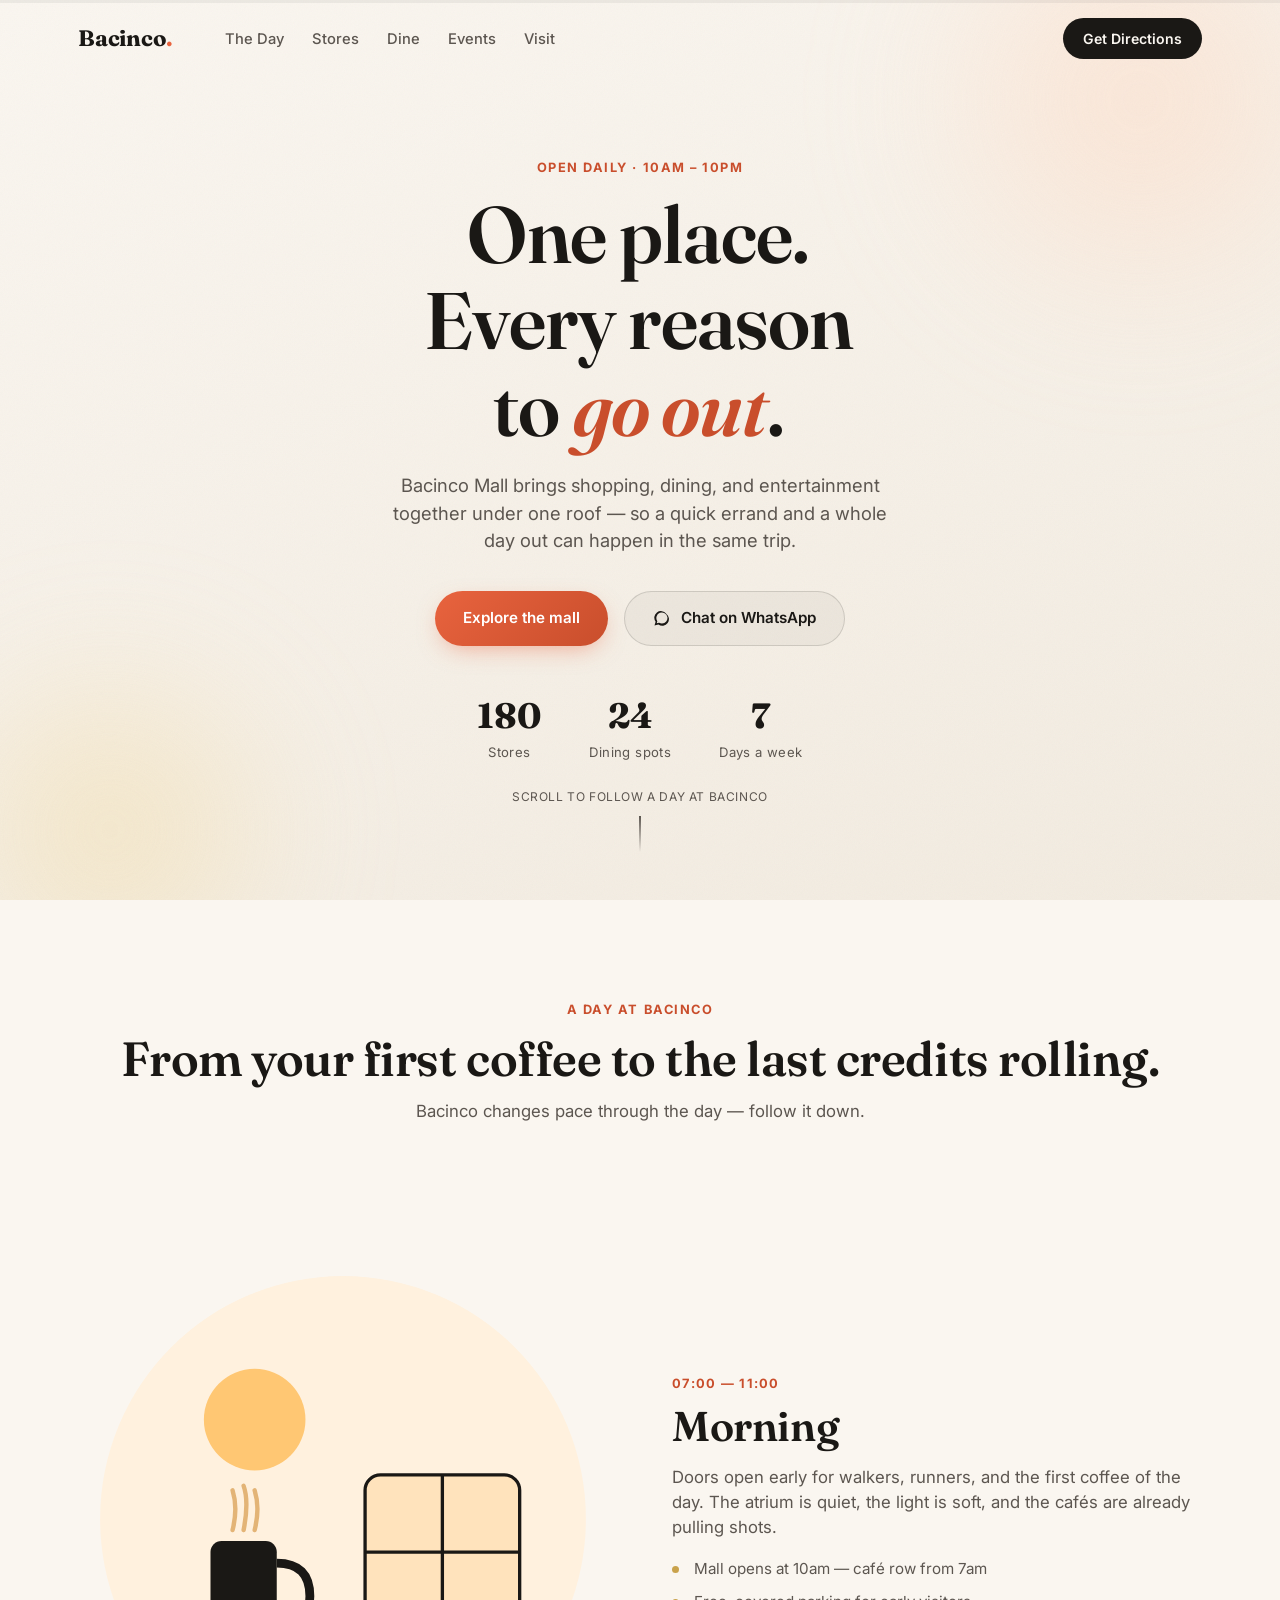
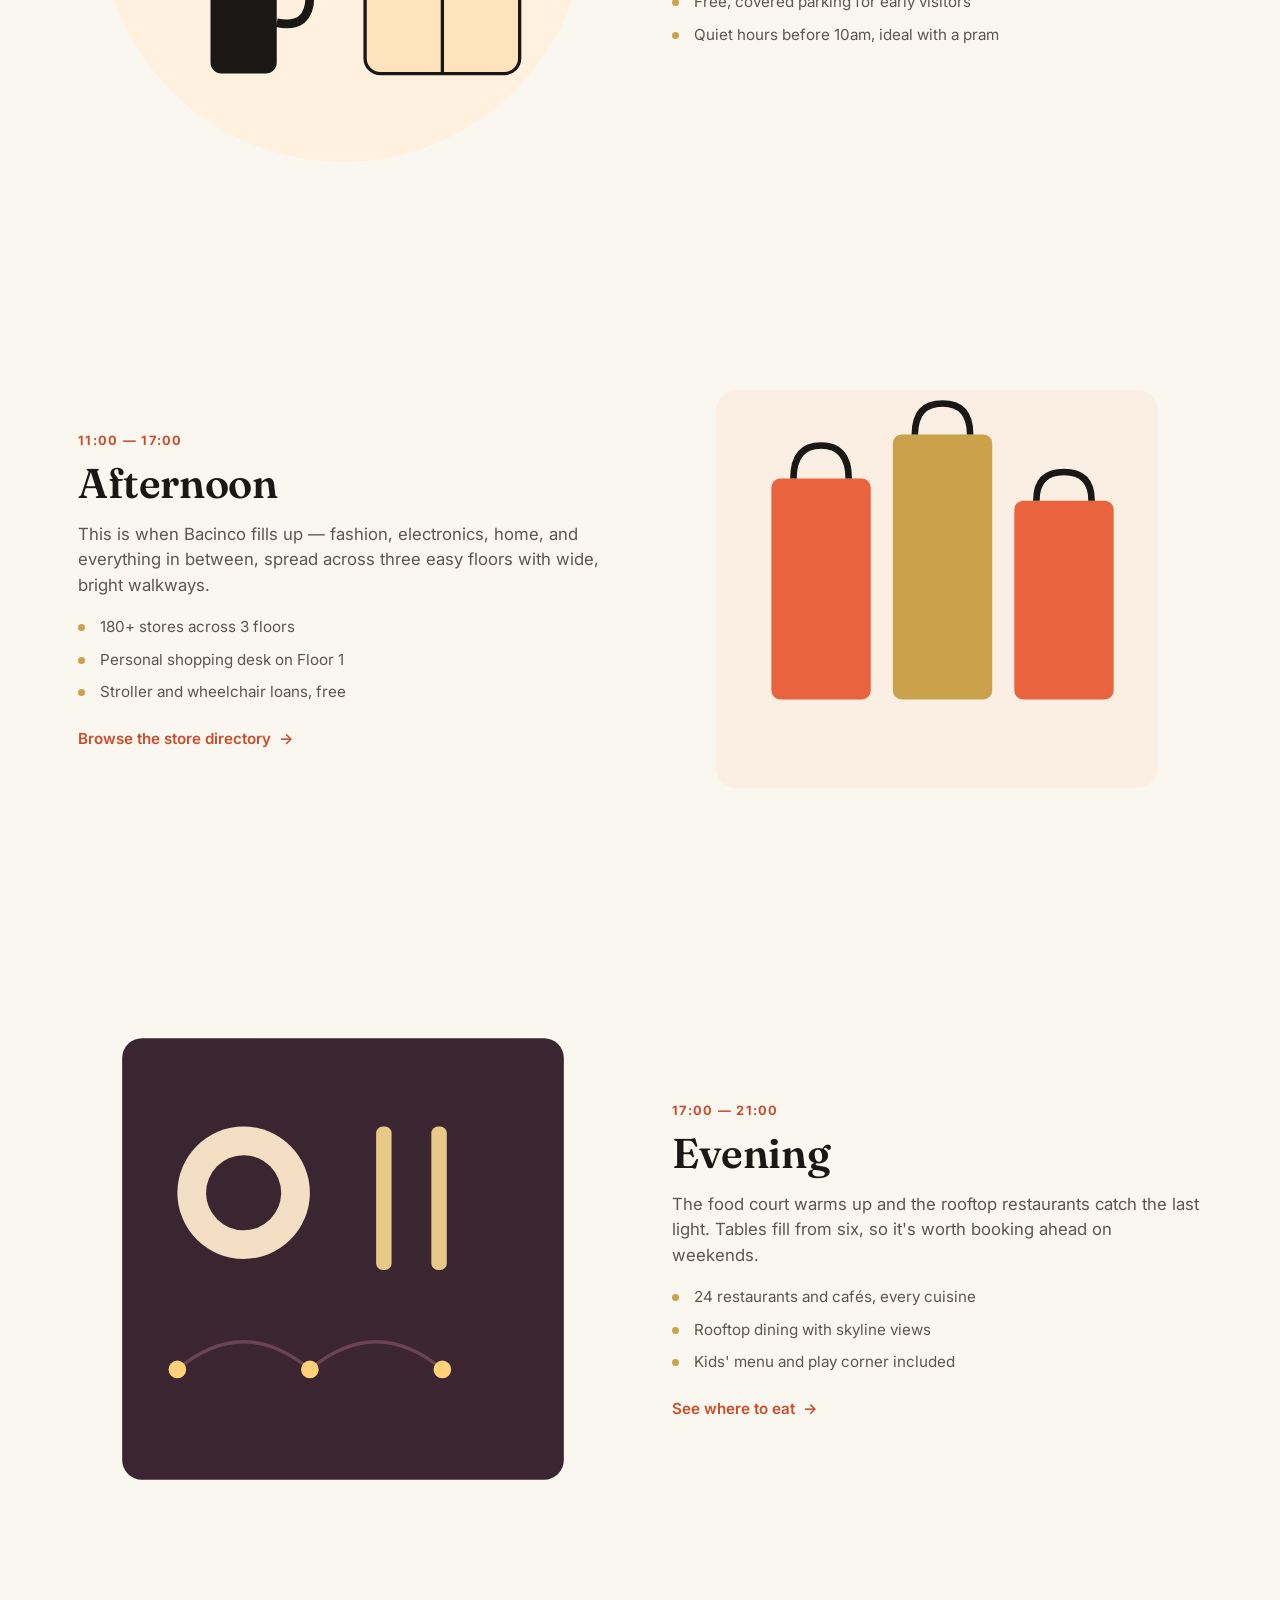
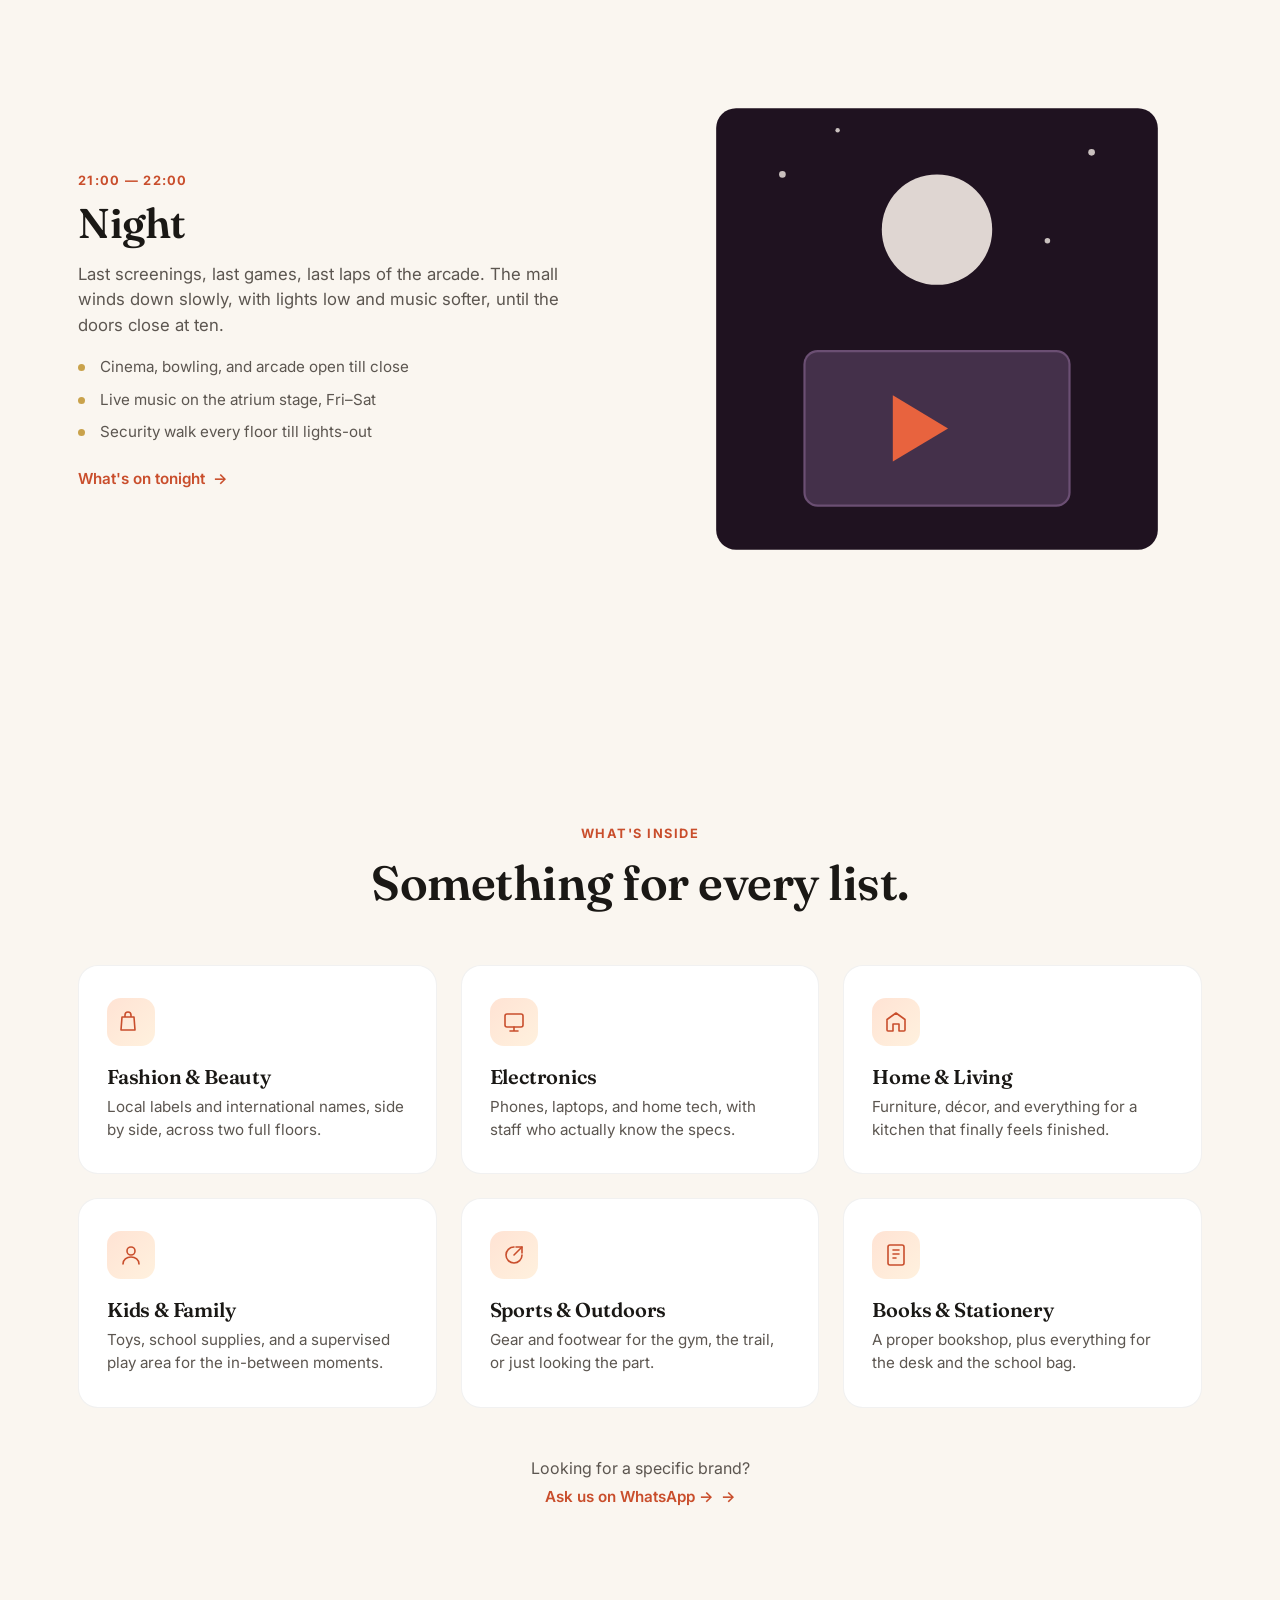
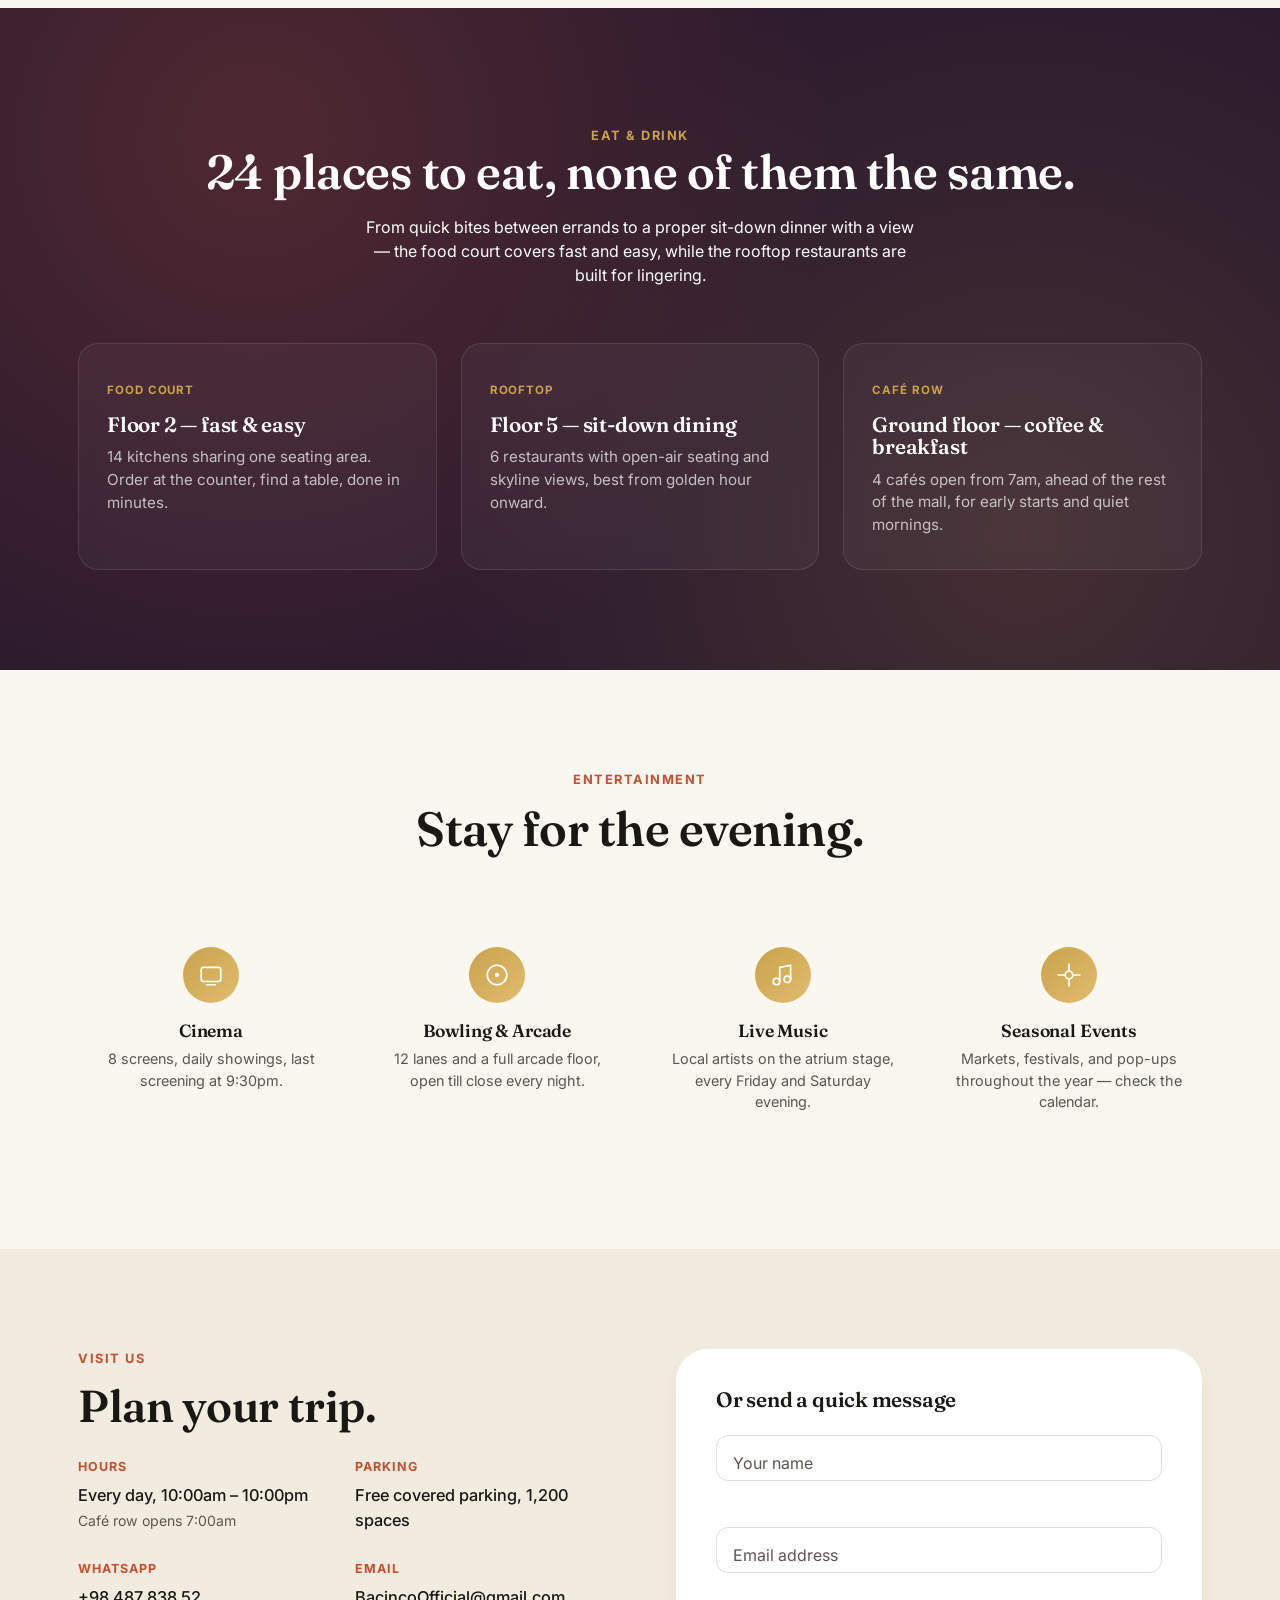
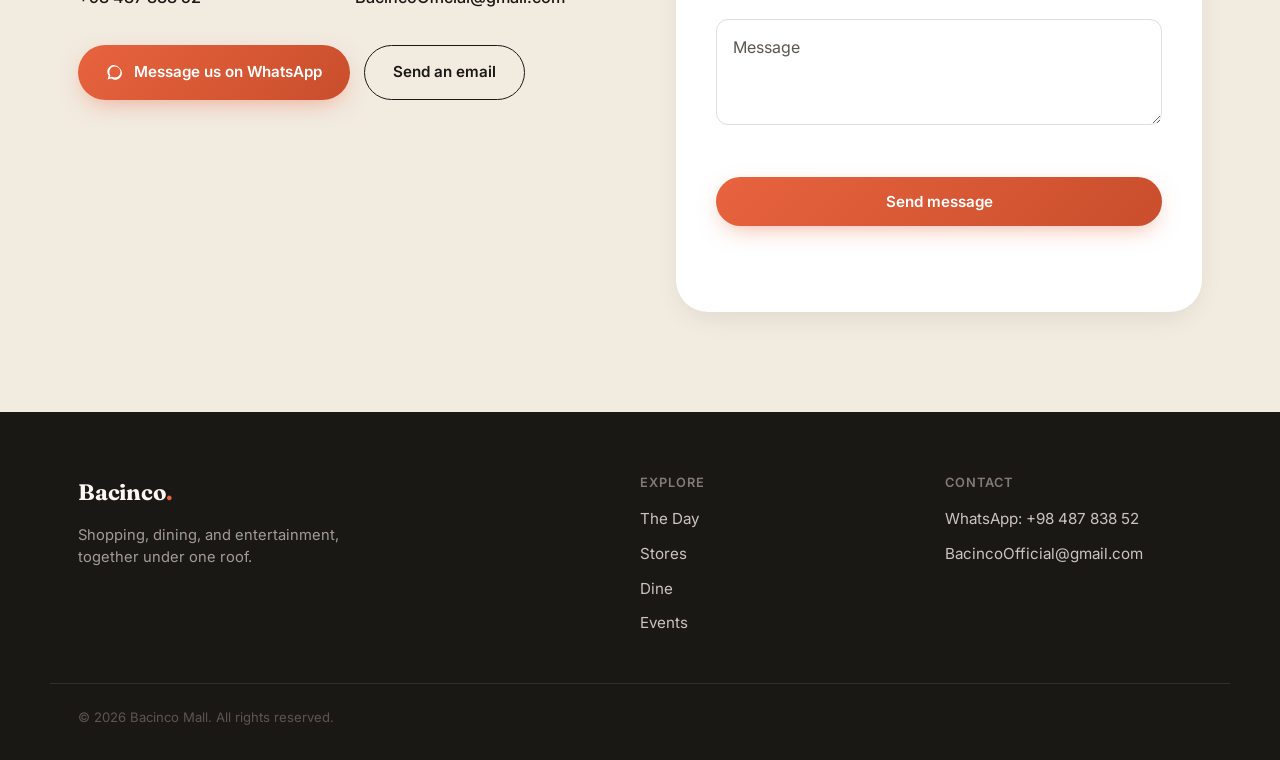
==== index.html @ bb2b9b25 "Rename Bacinco.html to index.html" ====
<!DOCTYPE html>
<html lang="en">

<head>
  <meta charset="UTF-8">
  <meta name="viewport" content="width=device-width, initial-scale=1.0">
  <title>Bacinco Mall — Shop, Dine, Discover</title>
  <meta name="description"
    content="Bacinco Mall brings together the city's best shopping, dining, and entertainment under one roof. Open every day, free parking, family friendly.">
  <meta property="og:title" content="Bacinco Mall — Shop, Dine, Discover">
  <meta property="og:description" content="Shopping, dining, and entertainment under one roof.">
  <meta property="og:type" content="website">
  <link rel="preconnect" href="https://fonts.googleapis.com">
  <link rel="preconnect" href="https://fonts.gstatic.com" crossorigin>
  <link
    href="https://fonts.googleapis.com/css2?family=Fraunces:opsz,wght@9..144,300..700&family=Inter:wght@400;500;600;700;800&display=swap"
    rel="stylesheet">
  <link rel="stylesheet" href="Bacinco.css">
</head>

<body>

  <a class="skip-link" href="#main">Skip to content</a>

  <!-- Scroll progress / "time of day" indicator -->
  <div class="daybar" aria-hidden="true">
    <div class="daybar__fill" id="daybarFill"></div>
  </div>

  <header class="nav" id="siteNav">
    <div class="nav__inner">
      <a href="#top" class="nav__logo">Bacinco<span>.</span></a>
      <nav class="nav__links" aria-label="Primary">
        <a href="#day">The Day</a>
        <a href="#stores">Stores</a>
        <a href="#dine">Dine</a>
        <a href="#events">Events</a>
        <a href="#visit">Visit</a>
      </nav>
      <a href="#visit" class="nav__cta">Get Directions</a>
      <button class="nav__burger" id="navBurger" aria-label="Open menu" aria-expanded="false"
        aria-controls="mobileMenu">
        <span></span><span></span><span></span>
      </button>
    </div>
    <div class="mobile-menu" id="mobileMenu">
      <a href="#day">The Day</a>
      <a href="#stores">Stores</a>
      <a href="#dine">Dine</a>
      <a href="#events">Events</a>
      <a href="#visit">Visit</a>
      <a href="#visit" class="mobile-menu__cta">Get Directions</a>
    </div>
  </header>

  <main id="main">

    <!-- HERO -->
    <section class="hero" id="top">
      <div class="hero__bg" aria-hidden="true">
        <div class="blob blob--1"></div>
        <div class="blob blob--2"></div>
        <div class="hero__grain"></div>
      </div>
      <div class="hero__inner">
        <p class="eyebrow reveal">Open daily · 10am – 10pm</p>
        <h1 class="hero__title">
          <span class="reveal-line"><span>One place.</span></span>
          <span class="reveal-line"><span>Every reason</span></span>
          <span class="reveal-line"><span>to <em>go out</em>.</span></span>
        </h1>
        <p class="hero__sub reveal">
          Bacinco Mall brings shopping, dining, and entertainment together under one roof —
          so a quick errand and a whole day out can happen in the same trip.
        </p>
        <div class="hero__actions reveal">
          <a href="#stores" class="btn btn--primary magnetic">
            <span>Explore the mall</span>
          </a>
          <a href="https://wa.me/9848783852" target="_blank" rel="noopener" class="btn btn--ghost magnetic">
            <svg width="18" height="18" viewBox="0 0 24 24" fill="none" aria-hidden="true">
              <path
                d="M17.6 6.3A8.8 8.8 0 0 0 3.5 16.9L2 22l5.2-1.4A8.8 8.8 0 0 0 17.6 6.3ZM12 19.4a7.4 7.4 0 0 1-3.8-1l-.3-.2-2.9.8.8-2.8-.2-.3A7.4 7.4 0 1 1 12 19.4Z"
                fill="currentColor" />
            </svg>
            <span>Chat on WhatsApp</span>
          </a>
        </div>
        <div class="hero__stats reveal">
          <div class="stat"><span class="stat__num" data-count="180">0</span><span class="stat__label">Stores</span>
          </div>
          <div class="stat"><span class="stat__num" data-count="24">0</span><span class="stat__label">Dining
              spots</span></div>
          <div class="stat"><span class="stat__num" data-count="7">0</span><span class="stat__label">Days a week</span>
          </div>
        </div>
      </div>
      <div class="hero__scrollcue" aria-hidden="true">
        <span>Scroll to follow a day at Bacinco</span>
        <div class="scrollcue__line"></div>
      </div>
    </section>

    <!-- THE DAY — narrative spine -->
    <section class="day" id="day">

      <div class="day__intro">
        <p class="eyebrow reveal">A day at Bacinco</p>
        <h2 class="reveal">From your first coffee to the last credits rolling.</h2>
        <p class="day__intro-sub reveal">Bacinco changes pace through the day — follow it down.</p>
      </div>

      <!-- MORNING -->
      <article class="moment moment--morning" data-moment="morning">
        <div class="moment__media reveal-media">
          <svg viewBox="0 0 480 480" class="moment__art" aria-hidden="true">
            <circle cx="240" cy="240" r="220" class="art-bg" />
            <circle cx="160" cy="150" r="46" class="art-sun" />
            <rect x="120" y="260" width="60" height="120" rx="10" class="art-cup" />
            <path d="M180 280 q30 0 30 30 q0 30 -30 24" class="art-handle" />
            <path d="M140 250 q5 -20 0 -36 M150 250 q5 -26 0 -40 M160 250 q5 -20 0 -36" class="art-steam" />
            <rect x="260" y="200" width="140" height="180" rx="14" class="art-window" />
            <line x1="260" y1="270" x2="400" y2="270" class="art-window-mullion" />
            <line x1="330" y1="200" x2="330" y2="380" class="art-window-mullion" />
          </svg>
        </div>
        <div class="moment__copy">
          <span class="moment__time">07:00 — 11:00</span>
          <h3>Morning</h3>
          <p>Doors open early for walkers, runners, and the first coffee of the day. The atrium is quiet, the light is
            soft, and the cafés are already pulling shots.</p>
          <ul class="moment__list">
            <li>Mall opens at 10am — café row from 7am</li>
            <li>Free, covered parking for early visitors</li>
            <li>Quiet hours before 10am, ideal with a pram</li>
          </ul>
        </div>
      </article>

      <!-- AFTERNOON -->
      <article class="moment moment--afternoon" data-moment="afternoon">
        <div class="moment__copy">
          <span class="moment__time">11:00 — 17:00</span>
          <h3>Afternoon</h3>
          <p>This is when Bacinco fills up — fashion, electronics, home, and everything in between, spread across three
            easy floors with wide, bright walkways.</p>
          <ul class="moment__list">
            <li>180+ stores across 3 floors</li>
            <li>Personal shopping desk on Floor 1</li>
            <li>Stroller and wheelchair loans, free</li>
          </ul>
          <a href="#stores" class="link-arrow">Browse the store directory</a>
        </div>
        <div class="moment__media reveal-media">
          <svg viewBox="0 0 480 480" class="moment__art" aria-hidden="true">
            <rect x="40" y="60" width="400" height="360" rx="18" class="art-bg" />
            <rect x="90" y="140" width="90" height="200" rx="8" class="art-bag" />
            <rect x="200" y="100" width="90" height="240" rx="8" class="art-bag art-bag--alt" />
            <rect x="310" y="160" width="90" height="180" rx="8" class="art-bag" />
            <path d="M110 140 q0 -30 25 -30 q25 0 25 30" class="art-handle" />
            <path d="M220 100 q0 -28 25 -28 q25 0 25 28" class="art-handle" />
            <path d="M330 160 q0 -26 25 -26 q25 0 25 26" class="art-handle" />
          </svg>
        </div>
      </article>

      <!-- EVENING -->
      <article class="moment moment--evening" data-moment="evening">
        <div class="moment__media reveal-media">
          <svg viewBox="0 0 480 480" class="moment__art" aria-hidden="true">
            <rect x="40" y="40" width="400" height="400" rx="18" class="art-bg" />
            <circle cx="150" cy="180" r="60" class="art-plate" />
            <circle cx="150" cy="180" r="34" class="art-plate-inner" />
            <rect x="270" y="120" width="14" height="130" rx="6" class="art-cutlery" />
            <rect x="320" y="120" width="14" height="130" rx="6" class="art-cutlery" />
            <path d="M90 340 q60 -50 120 0 q60 -50 120 0" class="art-string" />
            <circle cx="90" cy="340" r="8" class="art-bulb" />
            <circle cx="210" cy="340" r="8" class="art-bulb" />
            <circle cx="330" cy="340" r="8" class="art-bulb" />
          </svg>
        </div>
        <div class="moment__copy">
          <span class="moment__time">17:00 — 21:00</span>
          <h3>Evening</h3>
          <p>The food court warms up and the rooftop restaurants catch the last light. Tables fill from six, so it's
            worth booking ahead on weekends.</p>
          <ul class="moment__list">
            <li>24 restaurants and cafés, every cuisine</li>
            <li>Rooftop dining with skyline views</li>
            <li>Kids' menu and play corner included</li>
          </ul>
          <a href="#dine" class="link-arrow">See where to eat</a>
        </div>
      </article>

      <!-- NIGHT -->
      <article class="moment moment--night" data-moment="night">
        <div class="moment__copy">
          <span class="moment__time">21:00 — 22:00</span>
          <h3>Night</h3>
          <p>Last screenings, last games, last laps of the arcade. The mall winds down slowly, with lights low and music
            softer, until the doors close at ten.</p>
          <ul class="moment__list">
            <li>Cinema, bowling, and arcade open till close</li>
            <li>Live music on the atrium stage, Fri–Sat</li>
            <li>Security walk every floor till lights-out</li>
          </ul>
          <a href="#events" class="link-arrow">What's on tonight</a>
        </div>
        <div class="moment__media reveal-media">
          <svg viewBox="0 0 480 480" class="moment__art" aria-hidden="true">
            <rect x="40" y="40" width="400" height="400" rx="18" class="art-bg" />
            <circle cx="240" cy="150" r="50" class="art-moon" />
            <circle cx="100" cy="100" r="3" class="art-star" />
            <circle cx="380" cy="80" r="3" class="art-star" />
            <circle cx="340" cy="160" r="2.5" class="art-star" />
            <circle cx="150" cy="60" r="2" class="art-star" />
            <rect x="120" y="260" width="240" height="140" rx="12" class="art-screen" />
            <path d="M200 300 l50 30 l-50 30 Z" class="art-play" />
          </svg>
        </div>
      </article>

    </section>

    <!-- STORES -->
    <section class="stores" id="stores">
      <div class="section-head">
        <p class="eyebrow reveal">What's inside</p>
        <h2 class="reveal">Something for every list.</h2>
      </div>
      <div class="store-grid">
        <div class="store-card reveal">
          <div class="store-card__icon">
            <svg viewBox="0 0 24 24" fill="none">
              <path d="M6 7V5a3 3 0 0 1 6 0v2M3 7h12l1 13H2L3 7Z" stroke="currentColor" stroke-width="1.6"
                stroke-linejoin="round" />
            </svg>
          </div>
          <h3>Fashion &amp; Beauty</h3>
          <p>Local labels and international names, side by side, across two full floors.</p>
        </div>
        <div class="store-card reveal">
          <div class="store-card__icon">
            <svg viewBox="0 0 24 24" fill="none">
              <rect x="3" y="4" width="18" height="13" rx="2" stroke="currentColor" stroke-width="1.6" />
              <path d="M8 21h8M12 17v4" stroke="currentColor" stroke-width="1.6" stroke-linecap="round" />
            </svg>
          </div>
          <h3>Electronics</h3>
          <p>Phones, laptops, and home tech, with staff who actually know the specs.</p>
        </div>
        <div class="store-card reveal">
          <div class="store-card__icon">
            <svg viewBox="0 0 24 24" fill="none">
              <path d="M3 9.5 12 3l9 6.5V20a1 1 0 0 1-1 1h-5v-7H9v7H4a1 1 0 0 1-1-1V9.5Z" stroke="currentColor"
                stroke-width="1.6" stroke-linejoin="round" />
            </svg>
          </div>
          <h3>Home &amp; Living</h3>
          <p>Furniture, décor, and everything for a kitchen that finally feels finished.</p>
        </div>
        <div class="store-card reveal">
          <div class="store-card__icon">
            <svg viewBox="0 0 24 24" fill="none">
              <circle cx="12" cy="8" r="4" stroke="currentColor" stroke-width="1.6" />
              <path d="M4 21c0-4.4 3.6-7 8-7s8 2.6 8 7" stroke="currentColor" stroke-width="1.6"
                stroke-linecap="round" />
            </svg>
          </div>
          <h3>Kids &amp; Family</h3>
          <p>Toys, school supplies, and a supervised play area for the in-between moments.</p>
        </div>
        <div class="store-card reveal">
          <div class="store-card__icon">
            <svg viewBox="0 0 24 24" fill="none">
              <path d="M20 12a8 8 0 1 1-8-8" stroke="currentColor" stroke-width="1.6" stroke-linecap="round" />
              <path d="M20 4 12 12" stroke="currentColor" stroke-width="1.6" stroke-linecap="round" />
              <path d="M14 4h6v6" stroke="currentColor" stroke-width="1.6" stroke-linecap="round"
                stroke-linejoin="round" />
            </svg>
          </div>
          <h3>Sports &amp; Outdoors</h3>
          <p>Gear and footwear for the gym, the trail, or just looking the part.</p>
        </div>
        <div class="store-card reveal">
          <div class="store-card__icon">
            <svg viewBox="0 0 24 24" fill="none">
              <rect x="4" y="2" width="16" height="20" rx="2" stroke="currentColor" stroke-width="1.6" />
              <path d="M9 7h6M9 11h6M9 15h3" stroke="currentColor" stroke-width="1.6" stroke-linecap="round" />
            </svg>
          </div>
          <h3>Books &amp; Stationery</h3>
          <p>A proper bookshop, plus everything for the desk and the school bag.</p>
        </div>
      </div>
      <div class="store-cta reveal">
        <p>Looking for a specific brand?</p>
        <a href="https://wa.me/9848783852" target="_blank" rel="noopener" class="link-arrow">Ask us on WhatsApp →</a>
      </div>
    </section>

    <!-- DINE -->
    <section class="dine" id="dine">
      <div class="section-head section-head--light">
        <p class="eyebrow reveal">Eat &amp; drink</p>
        <h2 class="reveal">24 places to eat, none of them the same.</h2>
        <p class="reveal">From quick bites between errands to a proper sit-down dinner with a view — the food court
          covers fast and easy, while the rooftop restaurants are built for lingering.</p>
      </div>
      <div class="dine-grid">
        <div class="dine-card reveal">
          <span class="dine-card__tag">Food Court</span>
          <h3>Floor 2 — fast &amp; easy</h3>
          <p>14 kitchens sharing one seating area. Order at the counter, find a table, done in minutes.</p>
        </div>
        <div class="dine-card reveal">
          <span class="dine-card__tag">Rooftop</span>
          <h3>Floor 5 — sit-down dining</h3>
          <p>6 restaurants with open-air seating and skyline views, best from golden hour onward.</p>
        </div>
        <div class="dine-card reveal">
          <span class="dine-card__tag">Café Row</span>
          <h3>Ground floor — coffee &amp; breakfast</h3>
          <p>4 cafés open from 7am, ahead of the rest of the mall, for early starts and quiet mornings.</p>
        </div>
      </div>
    </section>

    <!-- EVENTS -->
    <section class="events" id="events">
      <div class="section-head">
        <p class="eyebrow reveal">Entertainment</p>
        <h2 class="reveal">Stay for the evening.</h2>
      </div>
      <div class="events-grid">
        <div class="event-card reveal">
          <div class="event-card__icon">
            <svg viewBox="0 0 24 24" fill="none">
              <rect x="3" y="5" width="18" height="13" rx="2" stroke="currentColor" stroke-width="1.6" />
              <path d="M8 21h8" stroke="currentColor" stroke-width="1.6" stroke-linecap="round" />
            </svg>
          </div>
          <h3>Cinema</h3>
          <p>8 screens, daily showings, last screening at 9:30pm.</p>
        </div>
        <div class="event-card reveal">
          <div class="event-card__icon">
            <svg viewBox="0 0 24 24" fill="none">
              <circle cx="12" cy="12" r="9" stroke="currentColor" stroke-width="1.6" />
              <circle cx="12" cy="12" r="2" fill="currentColor" />
            </svg>
          </div>
          <h3>Bowling &amp; Arcade</h3>
          <p>12 lanes and a full arcade floor, open till close every night.</p>
        </div>
        <div class="event-card reveal">
          <div class="event-card__icon">
            <svg viewBox="0 0 24 24" fill="none">
              <path d="M9 18V5l10-2v13" stroke="currentColor" stroke-width="1.6" stroke-linecap="round"
                stroke-linejoin="round" />
              <circle cx="6" cy="18" r="3" stroke="currentColor" stroke-width="1.6" />
              <circle cx="16" cy="16" r="3" stroke="currentColor" stroke-width="1.6" />
            </svg>
          </div>
          <h3>Live Music</h3>
          <p>Local artists on the atrium stage, every Friday and Saturday evening.</p>
        </div>
        <div class="event-card reveal">
          <div class="event-card__icon">
            <svg viewBox="0 0 24 24" fill="none">
              <path d="M12 2v6M12 16v6M2 12h6M16 12h6" stroke="currentColor" stroke-width="1.6"
                stroke-linecap="round" />
              <circle cx="12" cy="12" r="3.5" stroke="currentColor" stroke-width="1.6" />
            </svg>
          </div>
          <h3>Seasonal Events</h3>
          <p>Markets, festivals, and pop-ups throughout the year — check the calendar.</p>
        </div>
      </div>
    </section>

    <!-- VISIT / CONTACT -->
    <section class="visit" id="visit">
      <div class="visit__grid">
        <div class="visit__info">
          <p class="eyebrow reveal">Visit us</p>
          <h2 class="reveal">Plan your trip.</h2>

          <dl class="visit__details reveal">
            <div>
              <dt>Hours</dt>
              <dd>Every day, 10:00am – 10:00pm<br><span class="muted">Café row opens 7:00am</span></dd>
            </div>
            <div>
              <dt>Parking</dt>
              <dd>Free covered parking, 1,200 spaces</dd>
            </div>
            <div>
              <dt>WhatsApp</dt>
              <dd><a href="https://wa.me/9848783852" target="_blank" rel="noopener">+98 487 838 52</a></dd>
            </div>
            <div>
              <dt>Email</dt>
              <dd><a href="mailto:BacincoOfficial@gmail.com">BacincoOfficial@gmail.com</a></dd>
            </div>
          </dl>

          <div class="visit__actions reveal">
            <a href="https://wa.me/9848783852" target="_blank" rel="noopener" class="btn btn--primary magnetic">
              <svg width="18" height="18" viewBox="0 0 24 24" fill="none" aria-hidden="true">
                <path
                  d="M17.6 6.3A8.8 8.8 0 0 0 3.5 16.9L2 22l5.2-1.4A8.8 8.8 0 0 0 17.6 6.3ZM12 19.4a7.4 7.4 0 0 1-3.8-1l-.3-.2-2.9.8.8-2.8-.2-.3A7.4 7.4 0 1 1 12 19.4Z"
                  fill="currentColor" />
              </svg>
              <span>Message us on WhatsApp</span>
            </a>
            <a href="mailto:BacincoOfficial@gmail.com" class="btn btn--ghost-dark magnetic">
              <span>Send an email</span>
            </a>
          </div>
        </div>

        <form class="visit__form reveal" id="contactForm" novalidate>
          <h3>Or send a quick message</h3>

          <div class="field">
            <input type="text" id="nameField" name="name" placeholder=" " required autocomplete="name">
            <label for="nameField">Your name</label>
            <span class="field__error" id="nameError"></span>
          </div>

          <div class="field">
            <input type="email" id="emailField" name="email" placeholder=" " required autocomplete="email">
            <label for="emailField">Email address</label>
            <span class="field__error" id="emailError"></span>
          </div>

          <div class="field">
            <textarea id="messageField" name="message" placeholder=" " required rows="4"></textarea>
            <label for="messageField">Message</label>
            <span class="field__error" id="messageError"></span>
          </div>

          <button type="submit" class="btn btn--primary btn--block magnetic" id="submitBtn">
            <span class="btn__label">Send message</span>
            <span class="btn__spinner" aria-hidden="true"></span>
          </button>

          <p class="form__success" id="formSuccess" role="status">
            <svg width="20" height="20" viewBox="0 0 24 24" fill="none" aria-hidden="true">
              <path d="M5 13l4 4L19 7" stroke="currentColor" stroke-width="2.2" stroke-linecap="round"
                stroke-linejoin="round" />
            </svg>
            Thanks — we'll get back to you on email shortly. For anything urgent, WhatsApp us instead.
          </p>
        </form>
      </div>
    </section>

  </main>

  <footer class="footer">
    <div class="footer__inner">
      <div class="footer__brand">
        <a href="#top" class="nav__logo">Bacinco<span>.</span></a>
        <p>Shopping, dining, and entertainment, together under one roof.</p>
      </div>
      <div class="footer__col">
        <h4>Explore</h4>
        <a href="#day">The Day</a>
        <a href="#stores">Stores</a>
        <a href="#dine">Dine</a>
        <a href="#events">Events</a>
      </div>
      <div class="footer__col">
        <h4>Contact</h4>
        <a href="https://wa.me/9848783852" target="_blank" rel="noopener">WhatsApp: +98 487 838 52</a>
        <a href="mailto:BacincoOfficial@gmail.com">BacincoOfficial@gmail.com</a>
      </div>
    </div>
    <div class="footer__bottom">
      <p>&copy; 2026 Bacinco Mall. All rights reserved.</p>
    </div>
  </footer>

  <script src="Bacinco.js"></script>
</body>

</html>
---- Bacinco.css ----
/* ============================================
   BACINCO MALL — Design tokens
   ============================================ */
:root {
  /* Color */
  --cream:        #FAF6F0;
  --cream-deep:    #F2EBE0;
  --ink:           #1A1815;
  --ink-soft:      #5C5650;
  --coral:         #E8633E;
  --coral-deep:    #C94E2C;
  --gold:          #C9A24B;
  --plum:          #2D1B2E;
  --plum-deep:     #1F1220;
  --plum-soft:     #F4ECE6;

  /* Type */
  --font-display: 'Fraunces', serif;
  --font-body: 'Inter', system-ui, sans-serif;

  /* Layout */
  --container: 1180px;
  --radius-sm: 12px;
  --radius-md: 20px;
  --radius-lg: 32px;

  /* Motion */
  --ease: cubic-bezier(.22, 1, .36, 1);
  --ease-soft: cubic-bezier(.4, 0, .2, 1);

  --shadow-soft: 0 10px 30px -10px rgba(26,24,21,.12);
  --shadow-lift: 0 24px 48px -16px rgba(26,24,21,.22);
}

@media (prefers-reduced-motion: reduce) {
  *, *::before, *::after {
    animation-duration: .001ms !important;
    animation-iteration-count: 1 !important;
    transition-duration: .001ms !important;
    scroll-behavior: auto !important;
  }
}

* { box-sizing: border-box; }
html { scroll-behavior: smooth; }

body {
  margin: 0;
  font-family: var(--font-body);
  background: var(--cream);
  color: var(--ink);
  -webkit-font-smoothing: antialiased;
  line-height: 1.5;
}

h1, h2, h3, h4 {
  font-family: var(--font-display);
  font-weight: 600;
  line-height: 1.08;
  margin: 0;
  letter-spacing: -0.01em;
}

p { margin: 0; color: var(--ink-soft); }

a { color: inherit; text-decoration: none; }

img, svg { display: block; max-width: 100%; }

.skip-link {
  position: absolute;
  left: -9999px;
  top: 0;
  background: var(--ink);
  color: var(--cream);
  padding: 12px 20px;
  border-radius: 0 0 8px 0;
  z-index: 200;
}
.skip-link:focus {
  left: 0;
}

:focus-visible {
  outline: 2.5px solid var(--coral);
  outline-offset: 3px;
  border-radius: 4px;
}

.eyebrow {
  font-family: var(--font-body);
  font-size: 0.8rem;
  font-weight: 700;
  letter-spacing: 0.12em;
  text-transform: uppercase;
  color: var(--coral-deep);
  margin: 0 0 14px;
  display: block;
}

/* ============================================
   Scroll progress / day bar
   ============================================ */
.daybar {
  position: fixed;
  top: 0; left: 0; right: 0;
  height: 3px;
  z-index: 1000;
  background: rgba(26,24,21,.06);
}
.daybar__fill {
  height: 100%;
  width: 0%;
  background: linear-gradient(90deg, #FFD27A, var(--coral) 35%, var(--gold) 65%, var(--plum));
  transition: width .1s linear;
}

/* ============================================
   Nav
   ============================================ */
.nav {
  position: fixed;
  top: 0; left: 0; right: 0;
  z-index: 900;
  transition: transform .45s var(--ease), background .4s var(--ease-soft), box-shadow .4s var(--ease-soft);
  transform: translateY(0);
}
.nav.nav--hidden { transform: translateY(-100%); }
.nav.nav--scrolled {
  background: rgba(250,246,240,.78);
  backdrop-filter: blur(16px) saturate(160%);
  -webkit-backdrop-filter: blur(16px) saturate(160%);
  box-shadow: 0 1px 0 rgba(26,24,21,.06);
}
.nav__inner {
  max-width: var(--container);
  margin: 0 auto;
  padding: 18px 28px;
  display: flex;
  align-items: center;
  gap: 32px;
}
.nav__logo {
  font-family: var(--font-display);
  font-size: 1.4rem;
  font-weight: 700;
  letter-spacing: -0.01em;
}
.nav__logo span { color: var(--coral); }
.nav__links {
  display: flex;
  gap: 28px;
  margin-right: auto;
  margin-left: 20px;
}
.nav__links a {
  font-size: 0.92rem;
  font-weight: 500;
  color: var(--ink-soft);
  position: relative;
  padding: 4px 0;
  transition: color .25s var(--ease-soft);
}
.nav__links a::after {
  content: '';
  position: absolute;
  left: 0; bottom: 0;
  width: 0%;
  height: 1.5px;
  background: var(--coral);
  transition: width .3s var(--ease);
}
.nav__links a:hover { color: var(--ink); }
.nav__links a:hover::after { width: 100%; }

.nav__cta {
  font-size: 0.88rem;
  font-weight: 600;
  background: var(--ink);
  color: var(--cream);
  padding: 10px 20px;
  border-radius: 100px;
  transition: transform .3s var(--ease), background .3s var(--ease-soft);
}
.nav__cta:hover { background: var(--coral-deep); transform: translateY(-2px); }

.nav__burger {
  display: none;
  width: 40px; height: 40px;
  border-radius: 50%;
  background: transparent;
  border: none;
  cursor: pointer;
  flex-direction: column;
  align-items: center;
  justify-content: center;
  gap: 5px;
}
.nav__burger span {
  width: 20px; height: 2px;
  background: var(--ink);
  border-radius: 2px;
  transition: transform .3s var(--ease), opacity .3s var(--ease);
}
.nav__burger[aria-expanded="true"] span:nth-child(1) { transform: translateY(7px) rotate(45deg); }
.nav__burger[aria-expanded="true"] span:nth-child(2) { opacity: 0; }
.nav__burger[aria-expanded="true"] span:nth-child(3) { transform: translateY(-7px) rotate(-45deg); }

.mobile-menu {
  position: fixed;
  inset: 0;
  top: 0;
  background: var(--cream);
  display: flex;
  flex-direction: column;
  justify-content: center;
  align-items: flex-start;
  gap: 24px;
  padding: 0 40px;
  transform: translateX(100%);
  transition: transform .45s var(--ease);
  z-index: 850;
}
.mobile-menu.is-open { transform: translateX(0); }
.mobile-menu a {
  font-family: var(--font-display);
  font-size: 2rem;
  font-weight: 600;
}
.mobile-menu__cta {
  margin-top: 12px;
  background: var(--ink);
  color: var(--cream);
  padding: 12px 24px;
  border-radius: 100px;
  font-family: var(--font-body);
  font-size: 1rem !important;
}

/* ============================================
   Buttons
   ============================================ */
.btn {
  display: inline-flex;
  align-items: center;
  justify-content: center;
  gap: 10px;
  font-family: var(--font-body);
  font-size: 0.95rem;
  font-weight: 600;
  padding: 15px 28px;
  border-radius: 100px;
  border: none;
  cursor: pointer;
  position: relative;
  overflow: hidden;
  transition: transform .35s var(--ease), box-shadow .35s var(--ease-soft);
  isolation: isolate;
}
.btn--primary {
  background: linear-gradient(135deg, var(--coral), var(--coral-deep));
  color: #fff;
  box-shadow: 0 8px 24px -8px rgba(232,99,62,.55);
}
.btn--primary:hover { transform: translateY(-3px); box-shadow: 0 14px 30px -8px rgba(232,99,62,.6); }
.btn--ghost {
  background: rgba(26,24,21,.04);
  color: var(--ink);
  border: 1.5px solid rgba(26,24,21,.14);
}
.btn--ghost:hover { background: rgba(26,24,21,.08); transform: translateY(-3px); }
.btn--ghost-dark {
  background: transparent;
  color: var(--ink);
  border: 1.5px solid var(--ink);
}
.btn--ghost-dark:hover { background: var(--ink); color: var(--cream); transform: translateY(-3px); }
.btn--block { width: 100%; }

.btn::before {
  content: '';
  position: absolute;
  inset: 0;
  background: radial-gradient(circle, rgba(255,255,255,.5) 0%, transparent 60%);
  opacity: 0;
  transform: scale(0);
  transition: transform .5s var(--ease), opacity .5s var(--ease);
  z-index: -1;
}
.btn:active::before { opacity: 1; transform: scale(2.4); transition: 0s; }

.btn__spinner { display: none; }
.btn.is-loading .btn__label { opacity: 0; }
.btn.is-loading .btn__spinner {
  display: block;
  position: absolute;
  width: 18px; height: 18px;
  border: 2.5px solid rgba(255,255,255,.4);
  border-top-color: #fff;
  border-radius: 50%;
  animation: spin .7s linear infinite;
}
@keyframes spin { to { transform: rotate(360deg); } }

.link-arrow {
  display: inline-flex;
  align-items: center;
  gap: 8px;
  font-weight: 600;
  font-size: 0.95rem;
  color: var(--coral-deep);
  position: relative;
}
.link-arrow::after {
  content: '→';
  transition: transform .3s var(--ease);
}
.link-arrow:hover::after { transform: translateX(5px); }

/* ============================================
   Reveal animations
   ============================================ */
.reveal {
  opacity: 0;
  transform: translateY(28px);
  transition: opacity .8s var(--ease), transform .8s var(--ease);
}
.reveal.is-visible { opacity: 1; transform: translateY(0); }

.reveal-media {
  opacity: 0;
  transform: scale(.92);
  transition: opacity .9s var(--ease), transform .9s var(--ease);
}
.reveal-media.is-visible { opacity: 1; transform: scale(1); }

.reveal-line {
  display: block;
  overflow: hidden;
  padding-bottom: 0.22em;
  margin-bottom: -0.22em;
}
.reveal-line span {
  display: inline-block;
  transform: translateY(110%);
  transition: transform .8s var(--ease);
  padding-right: 0.04em;
}
.reveal-line.is-visible span { transform: translateY(0); }

/* ============================================
   Hero
   ============================================ */
.hero {
  position: relative;
  min-height: 100vh;
  display: grid;
  grid-template-rows: 1fr auto;
  align-items: center;
  justify-items: center;
  padding: 140px 28px 48px;
  overflow: hidden;
}
.hero__bg {
  position: absolute;
  inset: 0;
  z-index: 0;
  background: linear-gradient(160deg, var(--cream) 0%, var(--cream-deep) 100%);
}
.blob {
  position: absolute;
  border-radius: 50%;
  filter: blur(60px);
  opacity: .55;
  animation: drift 18s var(--ease-soft) infinite alternate;
}
.blob--1 {
  width: 520px; height: 520px;
  background: radial-gradient(circle, #FFD9C2, transparent 70%);
  top: -160px; right: -120px;
}
.blob--2 {
  width: 420px; height: 420px;
  background: radial-gradient(circle, #F3DDA8, transparent 70%);
  bottom: -140px; left: -100px;
  animation-delay: -6s;
}
@keyframes drift {
  0% { transform: translate(0,0) scale(1); }
  100% { transform: translate(40px,-30px) scale(1.08); }
}
.hero__grain {
  position: absolute; inset: 0;
  opacity: .035;
  background-image: url("data:image/svg+xml,%3Csvg xmlns='http://www.w3.org/2000/svg' width='100' height='100'%3E%3Cfilter id='n'%3E%3CfeTurbulence type='fractalNoise' baseFrequency='0.9' numOctaves='2' stitchTiles='stitch'/%3E%3C/filter%3E%3Crect width='100%25' height='100%25' filter='url(%23n)'/%3E%3C/svg%3E");
  mix-blend-mode: multiply;
}

.hero__inner {
  position: relative;
  z-index: 1;
  max-width: 760px;
  text-align: center;
  display: flex;
  flex-direction: column;
  align-items: center;
  justify-content: center;
}
.hero__title {
  font-size: clamp(2.6rem, 7vw, 5rem);
  margin-bottom: 22px;
}
.hero__title em {
  font-style: italic;
  color: var(--coral-deep);
}
.hero__sub {
  font-size: 1.15rem;
  max-width: 520px;
  margin-bottom: 36px;
}
.hero__actions {
  display: flex;
  gap: 16px;
  flex-wrap: wrap;
  justify-content: center;
  margin-bottom: 44px;
}
.hero__stats {
  display: flex;
  gap: 48px;
}
.stat { display: flex; flex-direction: column; align-items: center; }
.stat__num {
  font-family: var(--font-display);
  font-size: 2.2rem;
  font-weight: 700;
  color: var(--ink);
}
.stat__label {
  font-size: 0.82rem;
  color: var(--ink-soft);
  letter-spacing: 0.03em;
}

.hero__scrollcue {
  position: relative;
  display: flex;
  flex-direction: column;
  align-items: center;
  gap: 10px;
  z-index: 1;
  padding-top: 8px;
}
.hero__scrollcue span {
  font-size: 0.75rem;
  letter-spacing: 0.05em;
  color: var(--ink-soft);
  text-transform: uppercase;
}
.scrollcue__line {
  width: 1.5px; height: 36px;
  background: linear-gradient(var(--ink-soft), transparent);
  position: relative;
  overflow: hidden;
}
.scrollcue__line::after {
  content: '';
  position: absolute;
  top: -100%; left: 0; right: 0;
  height: 100%;
  background: var(--coral);
  animation: scrollpulse 2.2s var(--ease-soft) infinite;
}
@keyframes scrollpulse {
  0% { top: -100%; }
  60% { top: 100%; }
  100% { top: 100%; }
}

/* ============================================
   THE DAY — narrative section w/ moments
   ============================================ */
.day {
  position: relative;
  padding: 100px 0 60px;
}
.day__intro {
  max-width: var(--container);
  margin: 0 auto 60px;
  padding: 0 28px;
  text-align: center;
}
.day__intro h2 {
  font-size: clamp(2rem, 4.5vw, 3rem);
  margin-bottom: 14px;
}
.day__intro-sub { font-size: 1.05rem; }

.moment {
  max-width: var(--container);
  margin: 0 auto;
  padding: 70px 28px;
  display: grid;
  grid-template-columns: 1fr 1fr;
  gap: 64px;
  align-items: center;
  border-radius: var(--radius-lg);
  transition: background .6s var(--ease-soft);
}
.moment--afternoon .moment__copy { order: 1; }
.moment--afternoon .moment__media { order: 2; }

.moment__time {
  font-size: 0.8rem;
  font-weight: 700;
  letter-spacing: 0.1em;
  color: var(--coral-deep);
  text-transform: uppercase;
}
.moment__copy h3 {
  font-size: clamp(1.8rem, 3.5vw, 2.6rem);
  margin: 10px 0 16px;
}
.moment__copy p { font-size: 1.05rem; margin-bottom: 18px; }
.moment__list {
  list-style: none;
  padding: 0;
  margin: 0 0 22px;
  display: flex;
  flex-direction: column;
  gap: 10px;
}
.moment__list li {
  position: relative;
  padding-left: 22px;
  font-size: 0.95rem;
  color: var(--ink-soft);
}
.moment__list li::before {
  content: '';
  position: absolute;
  left: 0; top: 8px;
  width: 7px; height: 7px;
  border-radius: 50%;
  background: var(--gold);
}

.moment__art { width: 100%; height: auto; }
.moment--morning .art-bg { fill: #FFF1DE; }
.moment--morning .art-sun { fill: #FFC773; }
.moment--morning .art-cup { fill: var(--ink); }
.moment--morning .art-handle { fill: none; stroke: var(--ink); stroke-width: 8; }
.moment--morning .art-steam { fill: none; stroke: #D89A4A; stroke-width: 4; stroke-linecap: round; opacity: .7; }
.moment--morning .art-window { fill: #FFE3BC; stroke: var(--ink); stroke-width: 3; }
.moment--morning .art-window-mullion { stroke: var(--ink); stroke-width: 3; }

.moment--afternoon .art-bg { fill: #FBEFE3; }
.moment--afternoon .art-bag { fill: var(--coral); }
.moment--afternoon .art-bag--alt { fill: var(--gold); }
.moment--afternoon .art-handle { fill: none; stroke: var(--ink); stroke-width: 6; }

.moment--evening .art-bg { fill: #3A2530; }
.moment--evening .art-plate { fill: #F4DEC4; }
.moment--evening .art-plate-inner { fill: #3A2530; }
.moment--evening .art-cutlery { fill: #E8C988; }
.moment--evening .art-string { fill: none; stroke: #6B4452; stroke-width: 3; }
.moment--evening .art-bulb { fill: #FFD27A; }

.moment--night .art-bg { fill: var(--plum-deep); }
.moment--night .art-moon { fill: #F4ECE6; opacity: .9; }
.moment--night .art-star { fill: #F4ECE6; opacity: .8; }
.moment--night .art-screen { fill: #44304A; stroke: #6B4F73; stroke-width: 2; }
.moment--night .art-play { fill: var(--coral); }

/* background tinting as moments come into view */
.moment--evening.in-frame { background: var(--plum-soft); }
.moment--night.in-frame { background: #EFE6EC; }

/* ============================================
   Section heads (reused)
   ============================================ */
.section-head {
  max-width: var(--container);
  margin: 0 auto 56px;
  padding: 0 28px;
  text-align: center;
}
.section-head h2 {
  font-size: clamp(2rem, 4.5vw, 3rem);
}
.section-head--light h2,
.section-head--light .eyebrow,
.section-head--light p { color: #fff; }
.section-head--light .eyebrow { color: var(--gold); }
.section-head--light p { max-width: 560px; margin: 18px auto 0; opacity: .85; }

/* ============================================
   Stores
   ============================================ */
.stores {
  max-width: var(--container);
  margin: 0 auto;
  padding: 100px 28px;
}
.store-grid {
  display: grid;
  grid-template-columns: repeat(3, 1fr);
  gap: 24px;
}
.store-card {
  background: #fff;
  border: 1px solid rgba(26,24,21,.06);
  border-radius: var(--radius-md);
  padding: 32px 28px;
  transition: transform .4s var(--ease), box-shadow .4s var(--ease-soft), border-color .4s;
}
.store-card:hover {
  transform: translateY(-6px);
  box-shadow: var(--shadow-lift);
  border-color: transparent;
}
.store-card__icon {
  width: 48px; height: 48px;
  border-radius: 14px;
  background: linear-gradient(135deg, #FFE3D4, #FFF1DE);
  display: flex;
  align-items: center;
  justify-content: center;
  margin-bottom: 20px;
  color: var(--coral-deep);
}
.store-card__icon svg { width: 24px; height: 24px; }
.store-card h3 { font-size: 1.25rem; margin-bottom: 8px; }
.store-card p { font-size: 0.95rem; }

.store-cta {
  margin-top: 48px;
  text-align: center;
  display: flex;
  flex-direction: column;
  align-items: center;
  gap: 6px;
}
.store-cta p { font-size: 1rem; }

/* ============================================
   Dine
   ============================================ */
.dine {
  background: var(--plum);
  padding: 100px 0;
  position: relative;
  overflow: hidden;
}
.dine::before {
  content: '';
  position: absolute;
  inset: 0;
  background: radial-gradient(circle at 20% 20%, rgba(232,99,62,.18), transparent 50%),
              radial-gradient(circle at 80% 80%, rgba(201,162,75,.14), transparent 50%);
}
.dine-grid {
  position: relative;
  z-index: 1;
  max-width: var(--container);
  margin: 0 auto;
  padding: 0 28px;
  display: grid;
  grid-template-columns: repeat(3, 1fr);
  gap: 24px;
}
.dine-card {
  background: rgba(255,255,255,.04);
  border: 1px solid rgba(255,255,255,.1);
  border-radius: var(--radius-md);
  padding: 32px 28px;
  backdrop-filter: blur(8px);
  transition: transform .4s var(--ease), background .4s var(--ease-soft), border-color .4s;
}
.dine-card:hover {
  transform: translateY(-6px);
  background: rgba(255,255,255,.07);
  border-color: rgba(201,162,75,.4);
}
.dine-card__tag {
  display: inline-block;
  font-size: 0.72rem;
  font-weight: 700;
  letter-spacing: 0.08em;
  text-transform: uppercase;
  color: var(--gold);
  margin-bottom: 14px;
}
.dine-card h3 { color: #fff; font-size: 1.3rem; margin-bottom: 10px; }
.dine-card p { color: rgba(255,255,255,.7); font-size: 0.95rem; }

/* ============================================
   Events
   ============================================ */
.events {
  max-width: var(--container);
  margin: 0 auto;
  padding: 100px 28px;
}
.events-grid {
  display: grid;
  grid-template-columns: repeat(4, 1fr);
  gap: 20px;
}
.event-card {
  text-align: center;
  padding: 36px 20px;
  border-radius: var(--radius-md);
  transition: transform .4s var(--ease), background .4s;
}
.event-card:hover { transform: translateY(-6px); background: var(--cream-deep); }
.event-card__icon {
  width: 56px; height: 56px;
  margin: 0 auto 18px;
  border-radius: 50%;
  background: linear-gradient(135deg, var(--gold), #E0BD6E);
  display: flex;
  align-items: center;
  justify-content: center;
  color: #fff;
}
.event-card__icon svg { width: 26px; height: 26px; }
.event-card h3 { font-size: 1.1rem; margin-bottom: 8px; }
.event-card p { font-size: 0.9rem; }

/* ============================================
   Visit / Contact
   ============================================ */
.visit {
  background: var(--cream-deep);
  padding: 100px 0;
}
.visit__grid {
  max-width: var(--container);
  margin: 0 auto;
  padding: 0 28px;
  display: grid;
  grid-template-columns: 1fr 1fr;
  gap: 72px;
}
.visit__info h2 { font-size: clamp(2rem, 4vw, 2.8rem); margin-bottom: 28px; }
.visit__details {
  display: grid;
  grid-template-columns: 1fr 1fr;
  gap: 28px;
  margin: 0 0 36px;
}
.visit__details dt {
  font-size: 0.78rem;
  font-weight: 700;
  letter-spacing: 0.08em;
  text-transform: uppercase;
  color: var(--coral-deep);
  margin-bottom: 6px;
}
.visit__details dd {
  margin: 0;
  font-size: 1.02rem;
  color: var(--ink);
  font-weight: 500;
}
.visit__details dd a { transition: color .25s; }
.visit__details dd a:hover { color: var(--coral-deep); }
.muted { color: var(--ink-soft); font-weight: 400; font-size: 0.88rem; }
.visit__actions { display: flex; gap: 14px; flex-wrap: wrap; }

.visit__form {
  background: #fff;
  border-radius: var(--radius-lg);
  padding: 40px;
  box-shadow: var(--shadow-soft);
}
.visit__form h3 {
  font-size: 1.3rem;
  margin-bottom: 24px;
}
.field {
  position: relative;
  margin-bottom: 22px;
}
.field input,
.field textarea {
  width: 100%;
  font-family: var(--font-body);
  font-size: 1rem;
  padding: 16px 16px 8px;
  border: 1.5px solid rgba(26,24,21,.14);
  border-radius: var(--radius-sm);
  background: transparent;
  transition: border-color .3s var(--ease-soft);
  resize: vertical;
}
.field input:focus,
.field textarea:focus {
  border-color: var(--coral);
  outline: none;
}
.field label {
  position: absolute;
  left: 17px;
  top: 16px;
  font-size: 1rem;
  color: var(--ink-soft);
  pointer-events: none;
  transition: transform .25s var(--ease-soft), font-size .25s var(--ease-soft), color .25s;
  transform-origin: left top;
}
.field input:focus + label,
.field input:not(:placeholder-shown) + label,
.field textarea:focus + label,
.field textarea:not(:placeholder-shown) + label {
  transform: translateY(-9px) scale(.78);
  color: var(--coral-deep);
}
.field__error {
  display: block;
  min-height: 18px;
  font-size: 0.8rem;
  color: var(--coral-deep);
  margin-top: 6px;
  opacity: 0;
  transform: translateY(-4px);
  transition: opacity .25s, transform .25s;
}
.field.has-error input,
.field.has-error textarea { border-color: var(--coral-deep); }
.field.has-error .field__error { opacity: 1; transform: translateY(0); }

.form__success {
  display: flex;
  align-items: center;
  gap: 10px;
  margin-top: 18px;
  font-size: 0.92rem;
  color: #2E7D4F;
  background: #EAF6EE;
  padding: 14px 16px;
  border-radius: var(--radius-sm);
  max-height: 0;
  overflow: hidden;
  opacity: 0;
  transition: max-height .4s var(--ease), opacity .4s var(--ease), padding .4s var(--ease);
}
.form__success svg { flex-shrink: 0; }
.form__success.is-visible {
  max-height: 100px;
  opacity: 1;
  padding: 14px 16px;
  margin-top: 18px;
}

/* ============================================
   Footer
   ============================================ */
.footer {
  background: var(--ink);
  color: rgba(250,246,240,.7);
  padding: 64px 0 0;
}
.footer__inner {
  max-width: var(--container);
  margin: 0 auto;
  padding: 0 28px;
  display: grid;
  grid-template-columns: 2fr 1fr 1fr;
  gap: 48px;
  padding-bottom: 48px;
  border-bottom: 1px solid rgba(250,246,240,.1);
}
.footer__brand .nav__logo { color: var(--cream); }
.footer__brand p { margin-top: 14px; max-width: 280px; color: rgba(250,246,240,.6); font-size: 0.92rem; }
.footer__col { display: flex; flex-direction: column; gap: 12px; }
.footer__col h4 {
  font-family: var(--font-body);
  font-size: 0.8rem;
  letter-spacing: 0.08em;
  text-transform: uppercase;
  color: rgba(250,246,240,.45);
  margin-bottom: 6px;
}
.footer__col a {
  font-size: 0.95rem;
  color: rgba(250,246,240,.78);
  transition: color .25s;
}
.footer__col a:hover { color: var(--coral); }
.footer__bottom {
  max-width: var(--container);
  margin: 0 auto;
  padding: 24px 28px 32px;
  font-size: 0.82rem;
  color: rgba(250,246,240,.4);
}

/* ============================================
   Magnetic button helper (JS-driven transform applied inline)
   ============================================ */
.magnetic { will-change: transform; }

/* ============================================
   Responsive
   ============================================ */
@media (max-width: 980px) {
  .nav__links { display: none; }
  .nav__cta { display: none; }
  .nav__burger { display: flex; }

  .store-grid { grid-template-columns: repeat(2, 1fr); }
  .events-grid { grid-template-columns: repeat(2, 1fr); }
  .dine-grid { grid-template-columns: 1fr; }
  .visit__grid { grid-template-columns: 1fr; gap: 48px; }

  .moment { grid-template-columns: 1fr; gap: 36px; padding: 50px 24px; }
  .moment--afternoon .moment__copy,
  .moment--afternoon .moment__media { order: initial; }
  .moment__media { max-width: 320px; margin: 0 auto; }
}

@media (max-width: 640px) {
  .hero { padding: 120px 20px 60px; }
  .hero__stats { gap: 28px; }
  .store-grid { grid-template-columns: 1fr; }
  .events-grid { grid-template-columns: 1fr; }
  .visit__details { grid-template-columns: 1fr; }
  .footer__inner { grid-template-columns: 1fr; gap: 32px; }
  .visit__form { padding: 28px; }
  .day__intro, .section-head { margin-bottom: 40px; }
}
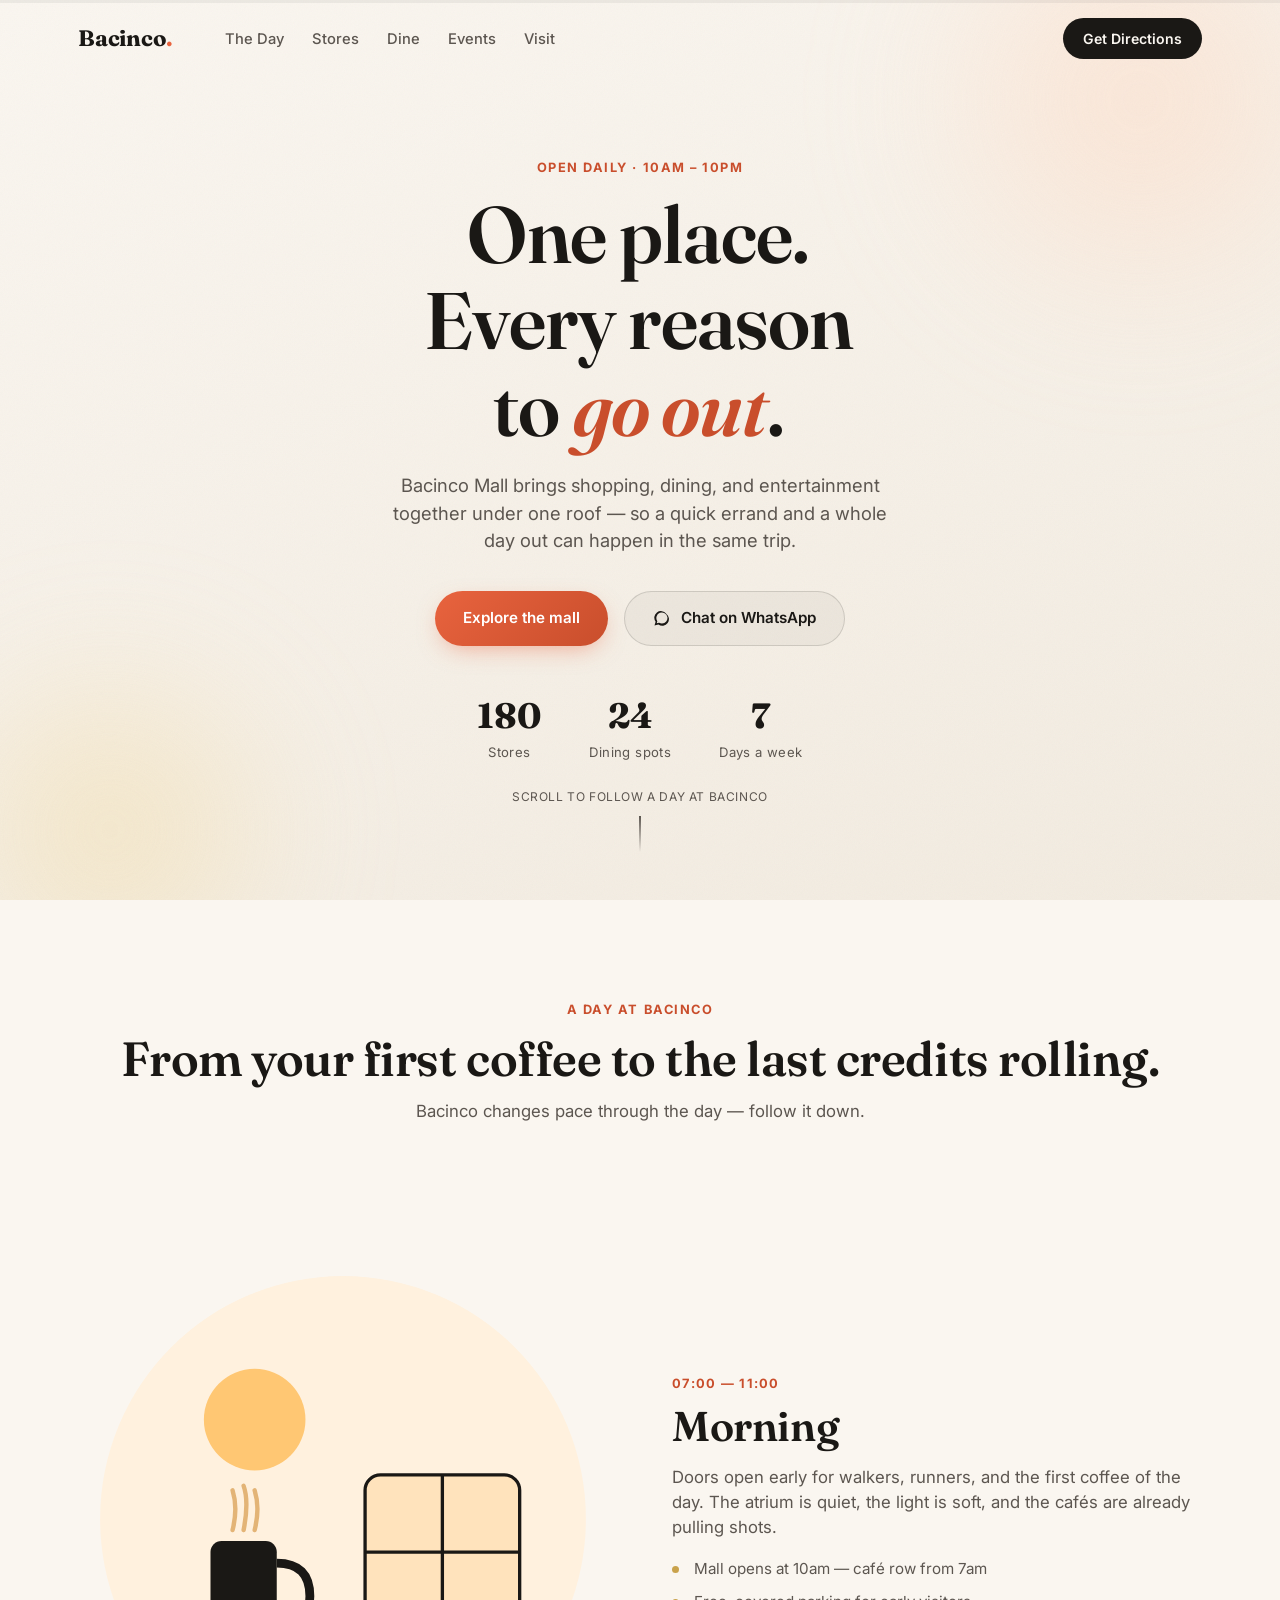
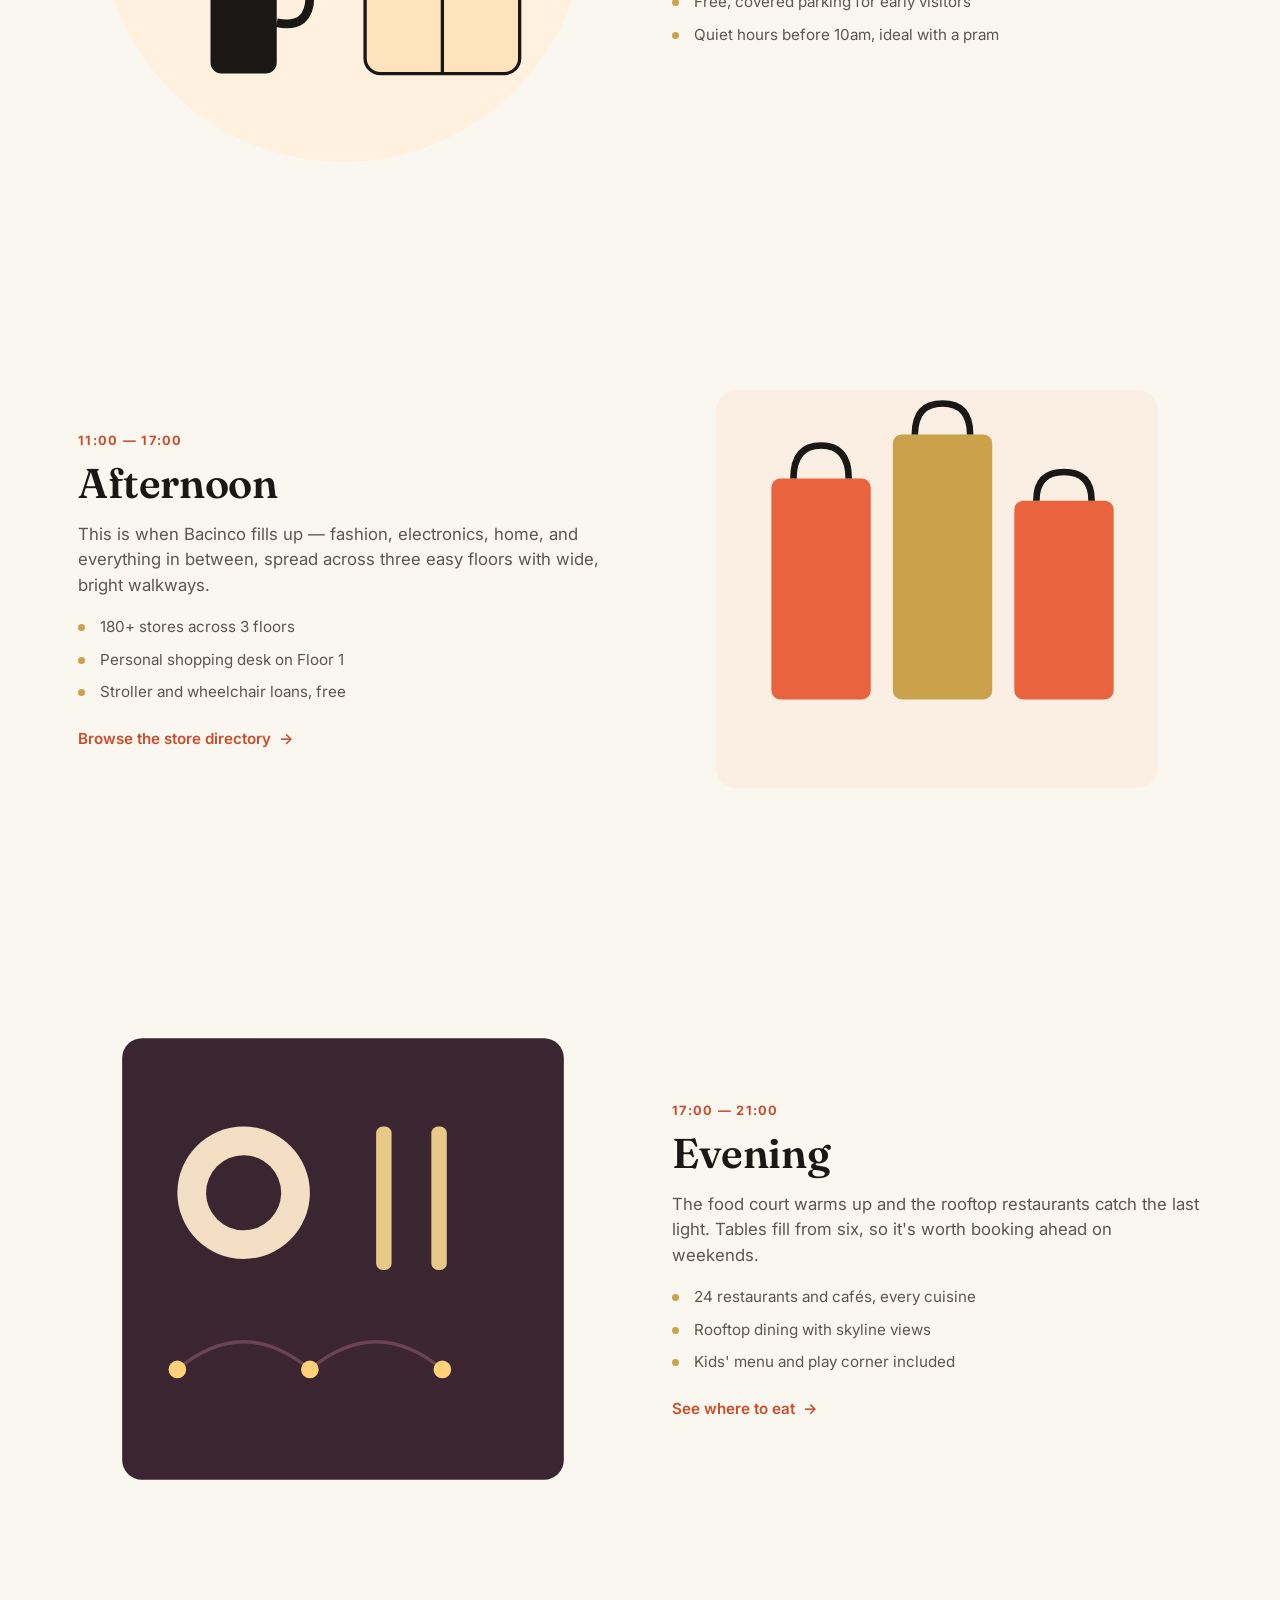
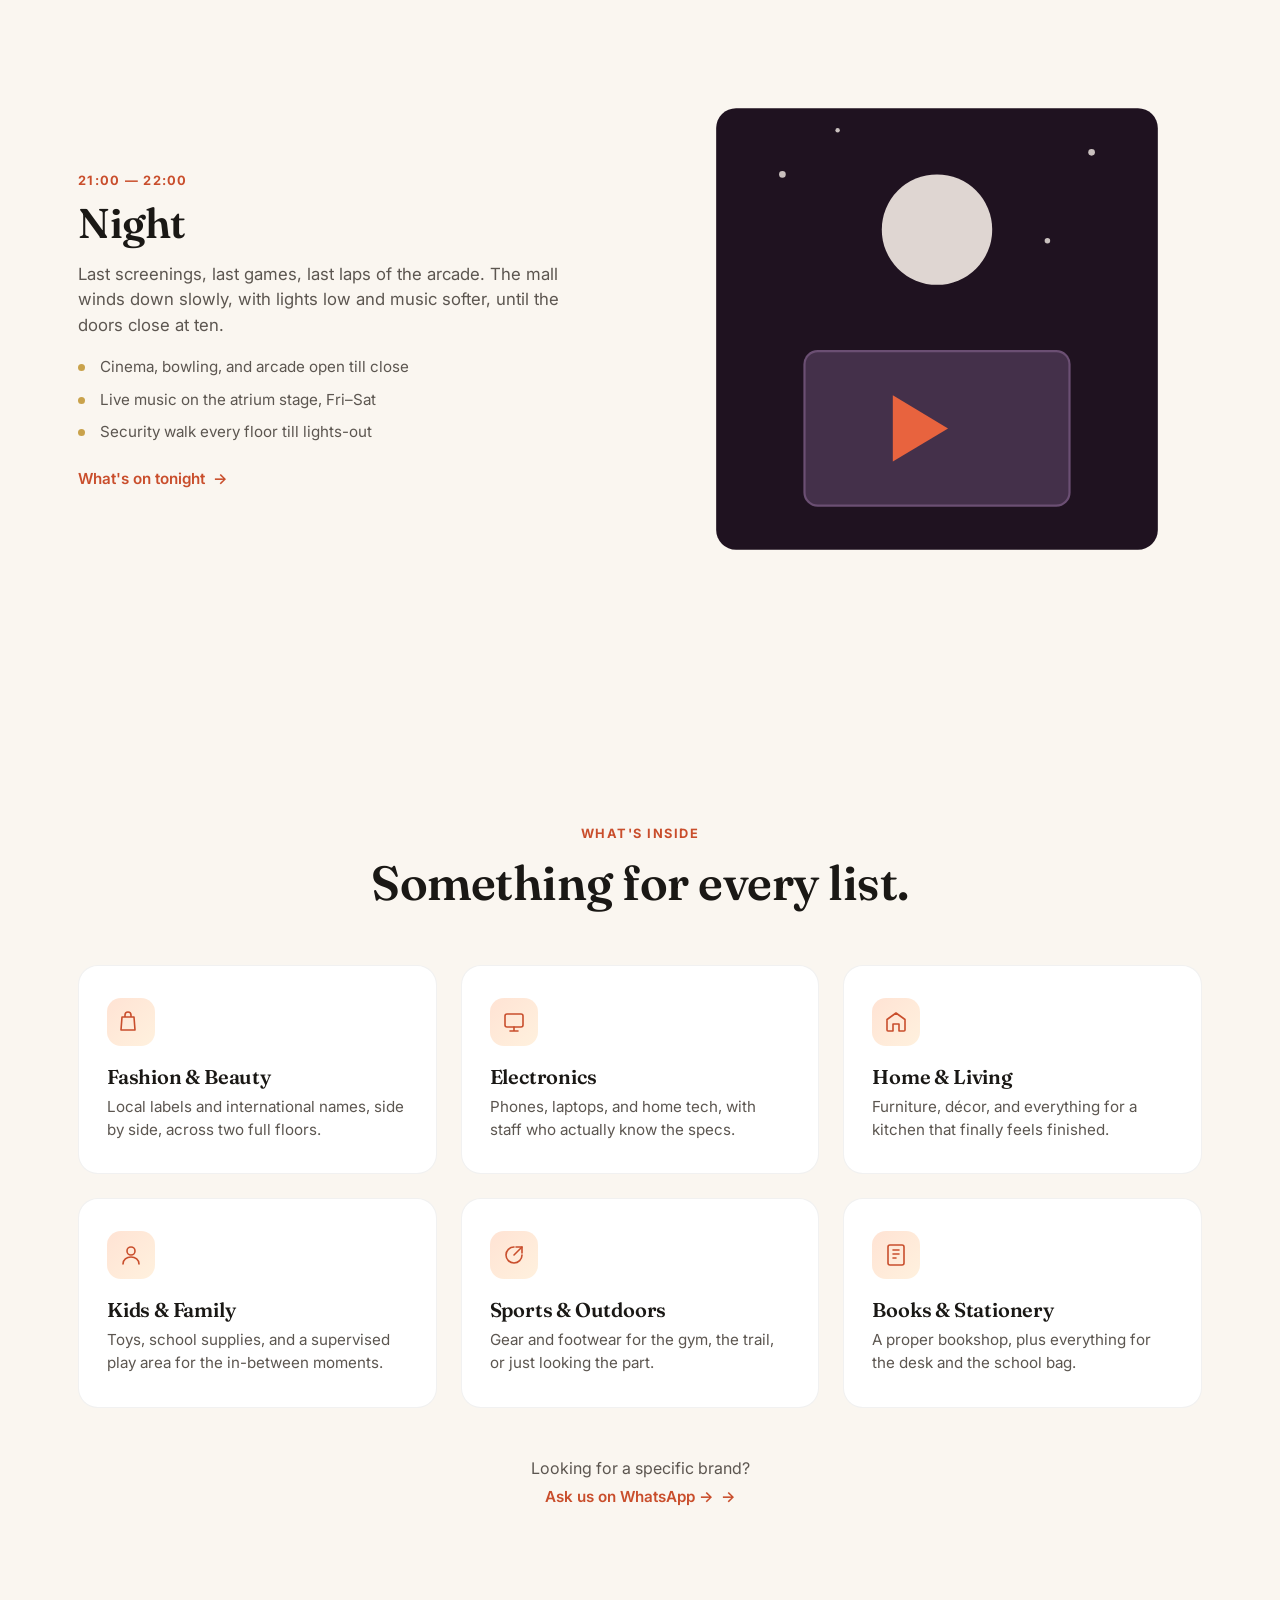
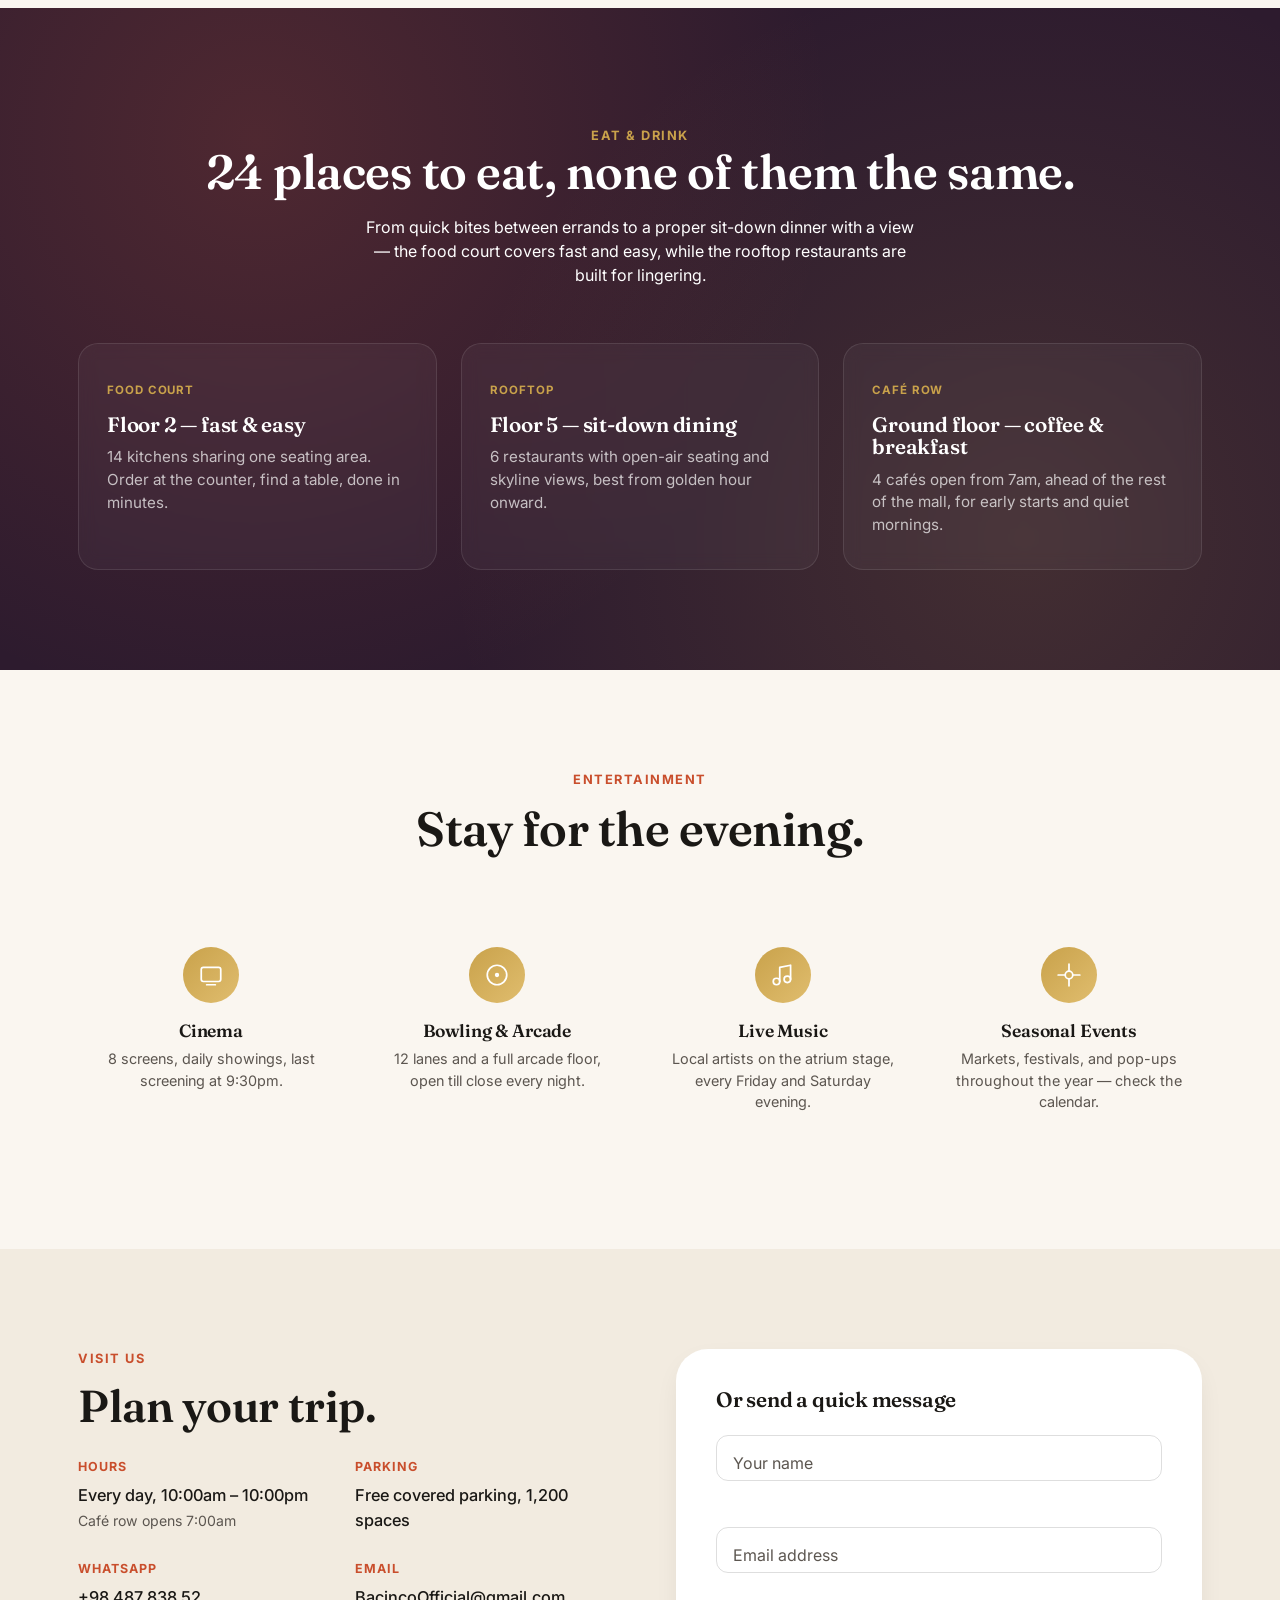
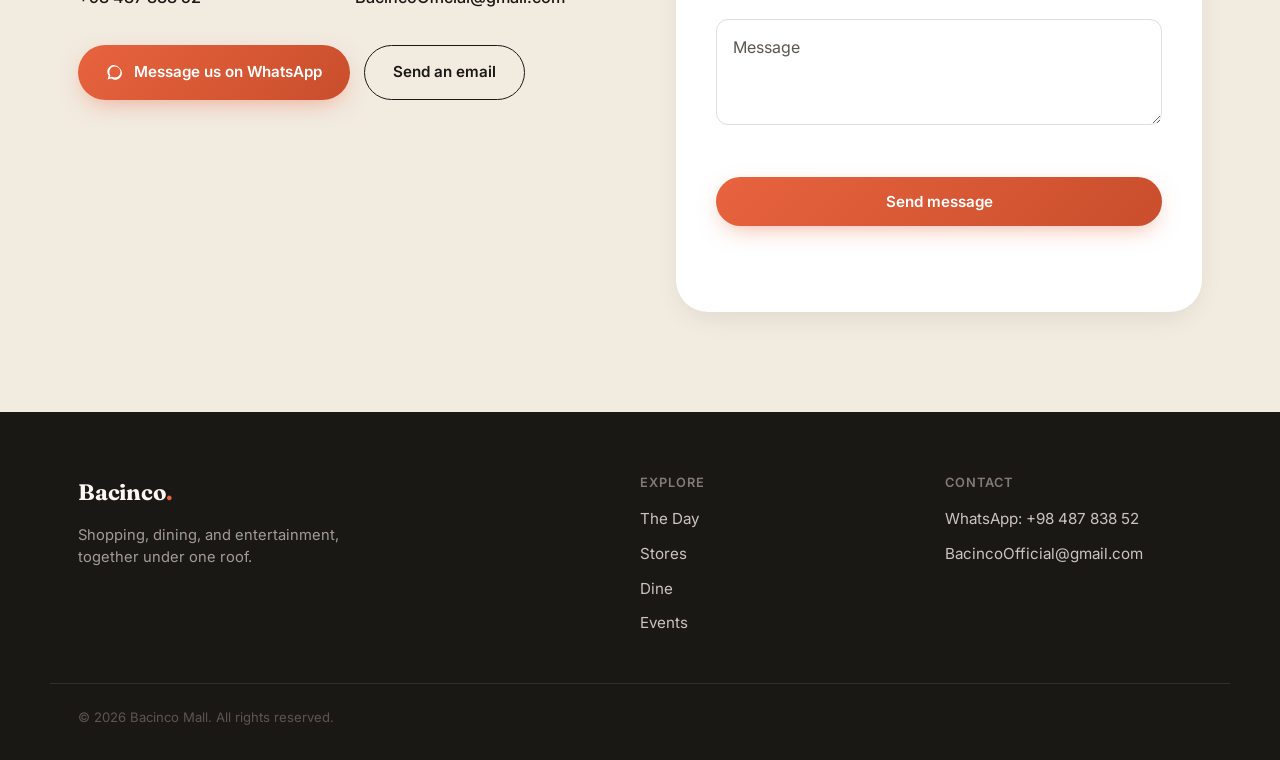
==== commit e5f6efdf: "Initial local project" ====
--- a/index.html
+++ b/index.html
@@ -12,6 +12,7 @@
   <meta property="og:type" content="website">
   <link rel="preconnect" href="https://fonts.googleapis.com">
   <link rel="preconnect" href="https://fonts.gstatic.com" crossorigin>
+  <link rel="icon" type="image/png" href="favicon.png">
   <link
     href="https://fonts.googleapis.com/css2?family=Fraunces:opsz,wght@9..144,300..700&family=Inter:wght@400;500;600;700;800&display=swap"
     rel="stylesheet">
@@ -487,4 +488,4 @@
   <script src="Bacinco.js"></script>
 </body>
 
-</html>
+</html>
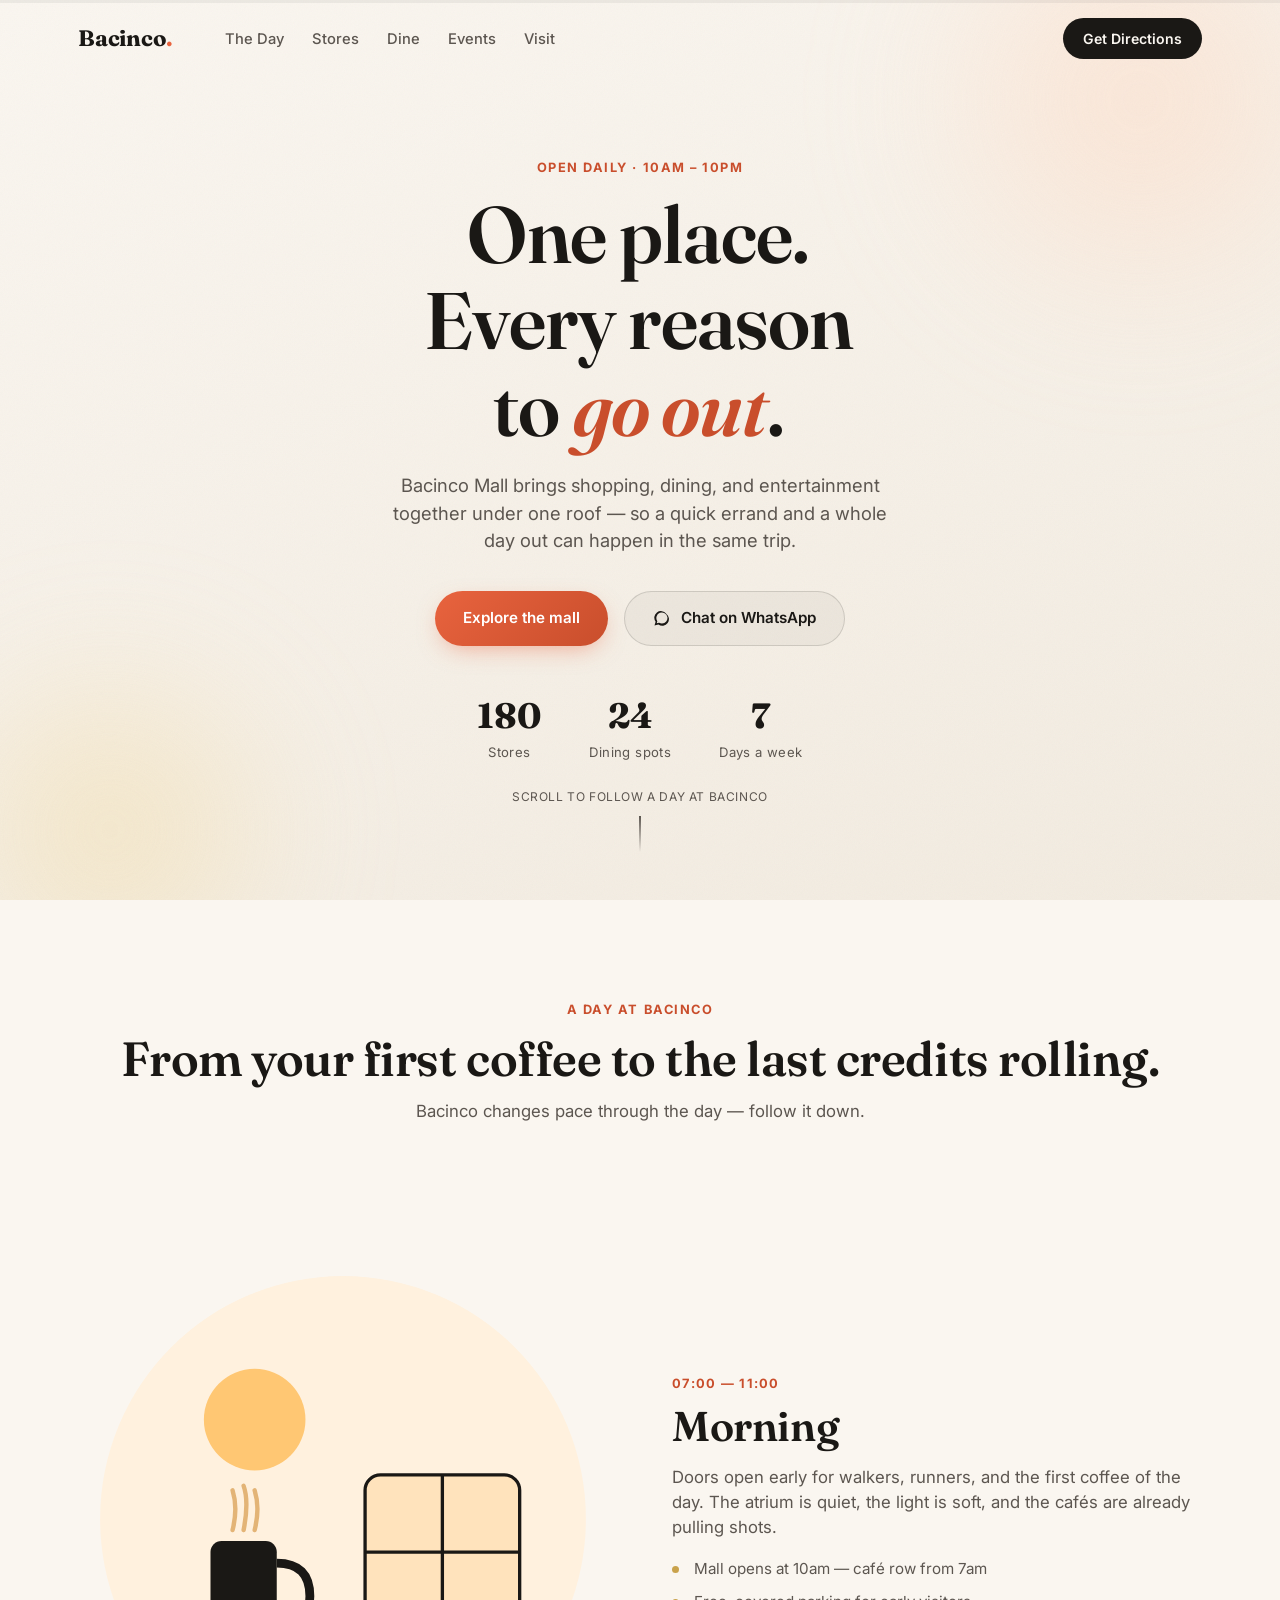
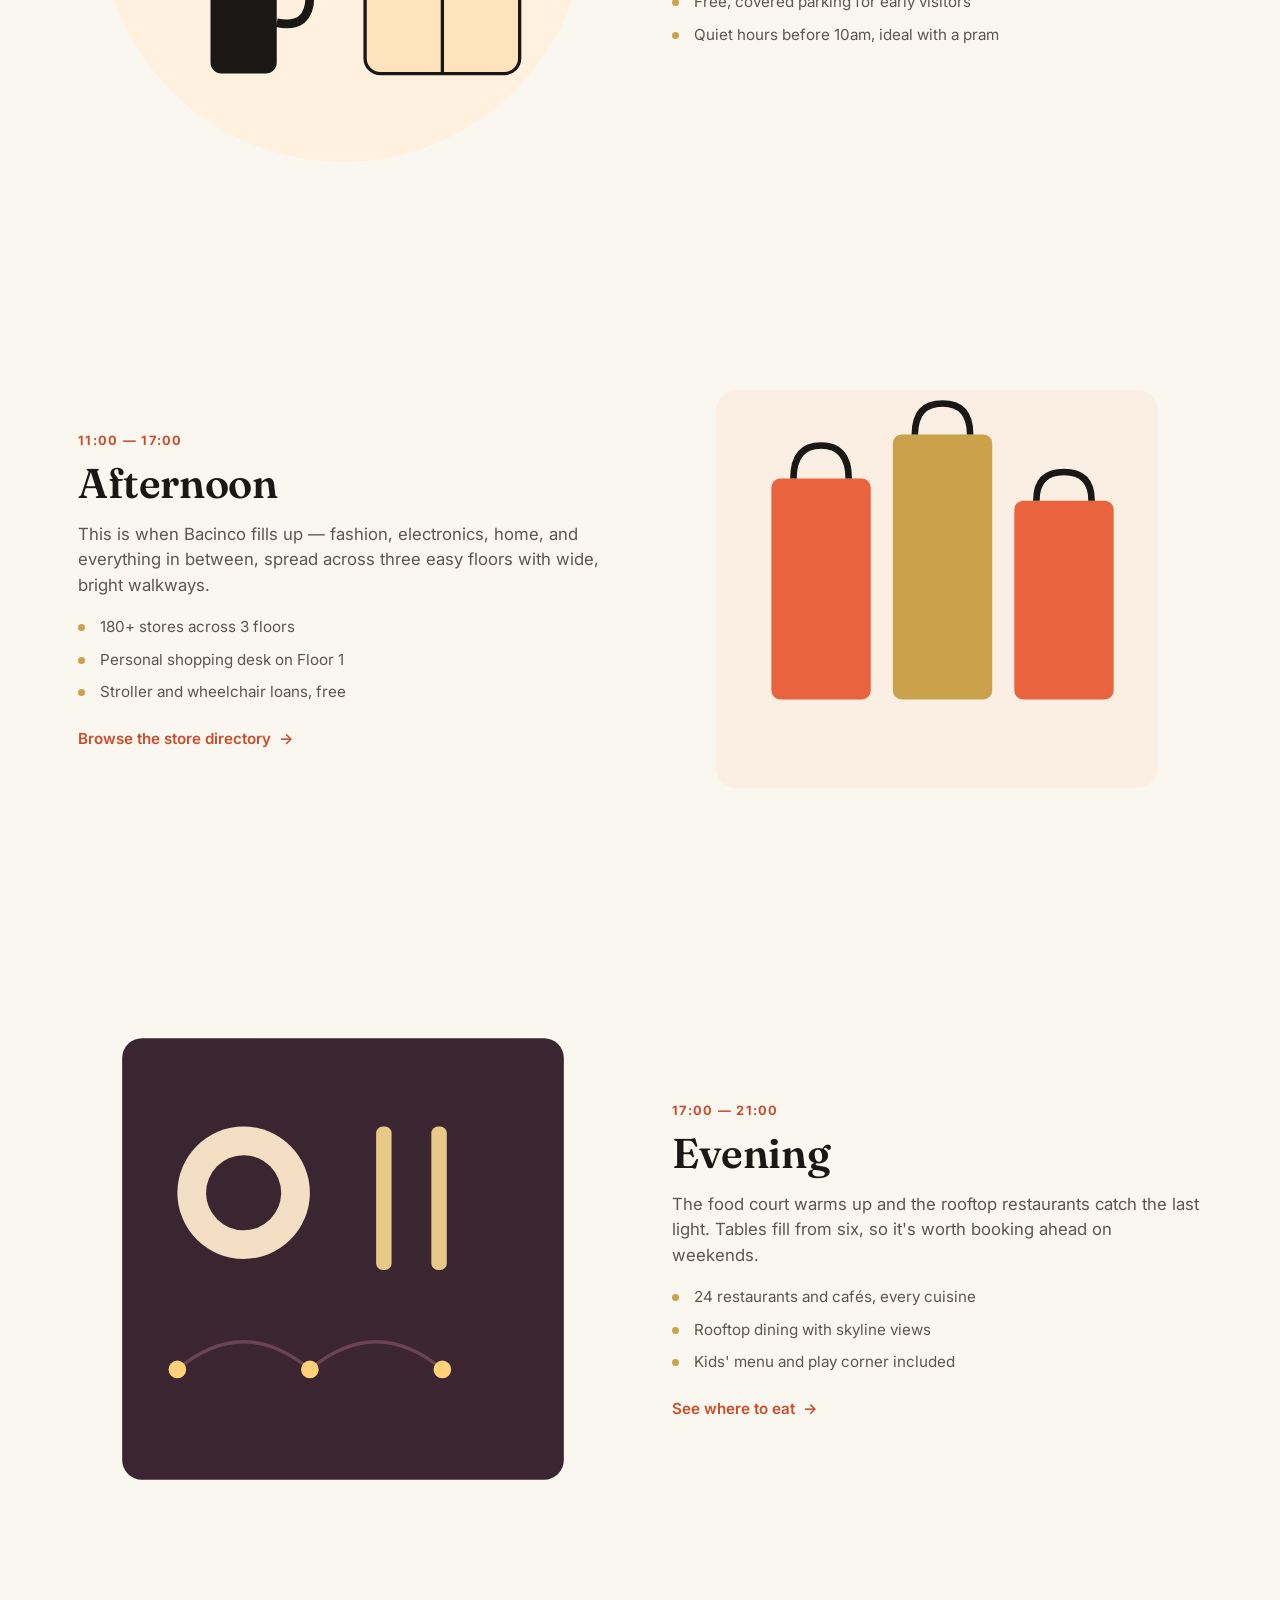
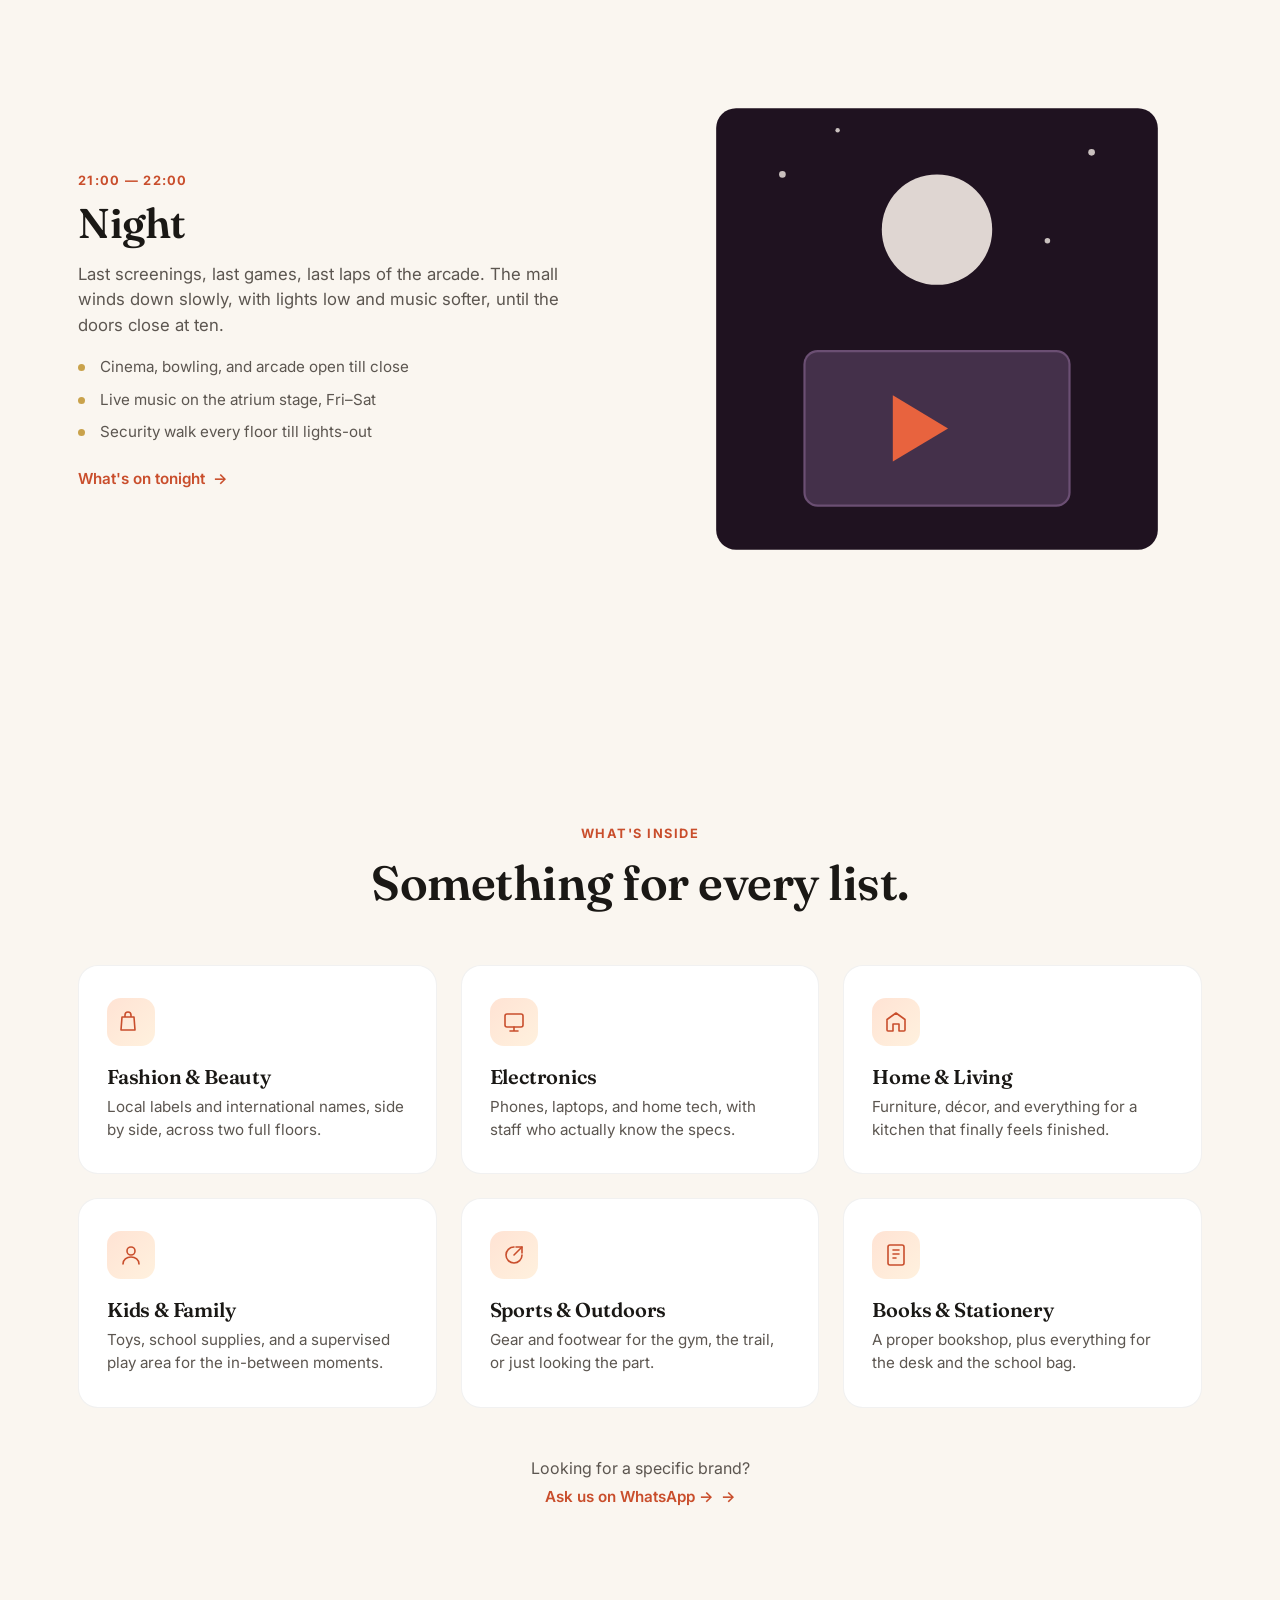
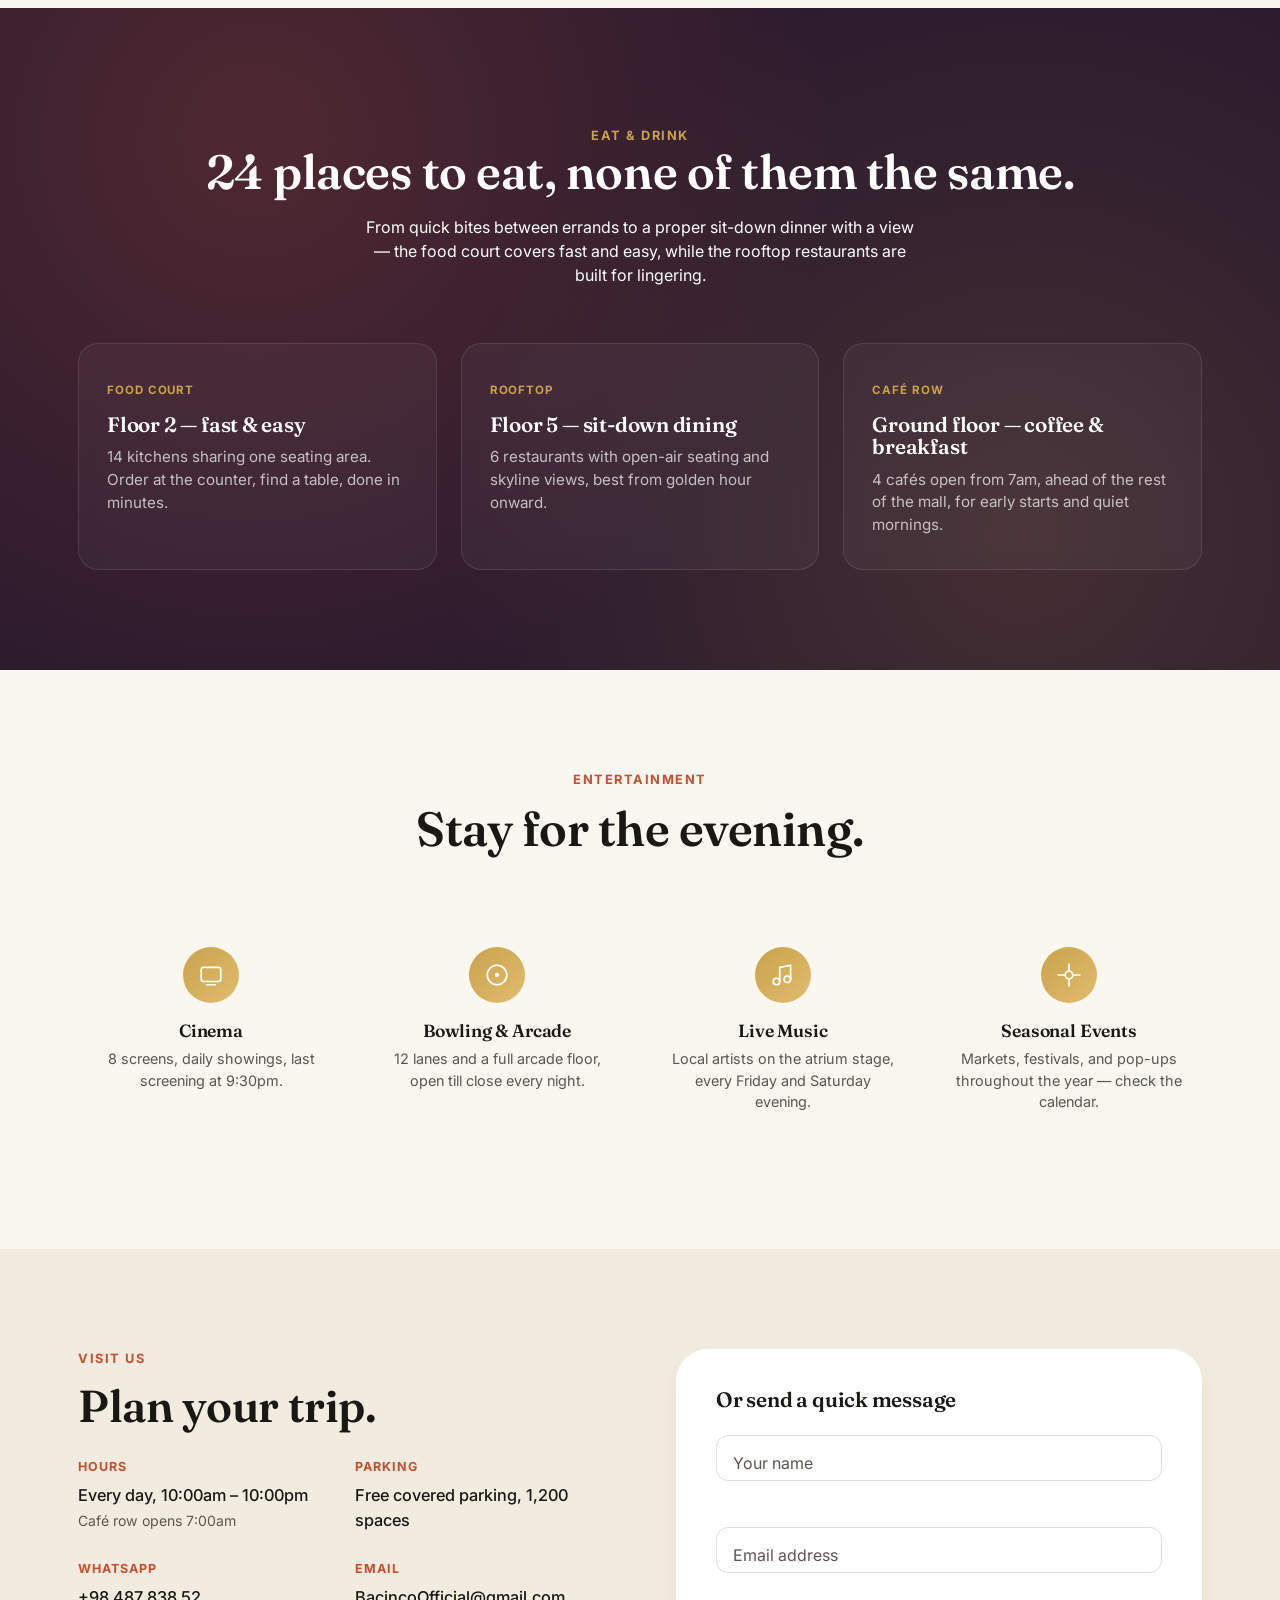
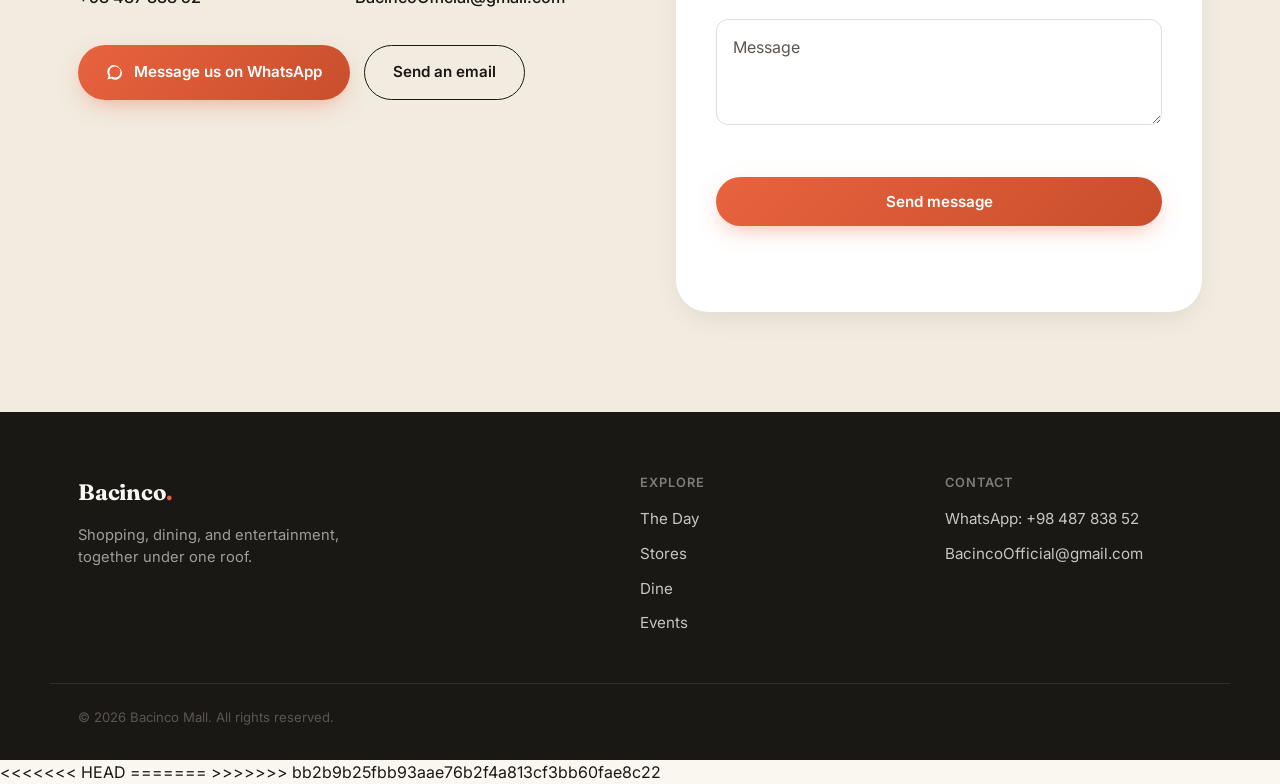
==== commit 54f7b875: "Resolve merge conflict" ====
--- a/index.html
+++ b/index.html
@@ -488,4 +488,8 @@
   <script src="Bacinco.js"></script>
 </body>
 
-</html>+<<<<<<< HEAD </html>
+  =======
+
+</html>
+>>>>>>> bb2b9b25fbb93aae76b2f4a813cf3bb60fae8c22
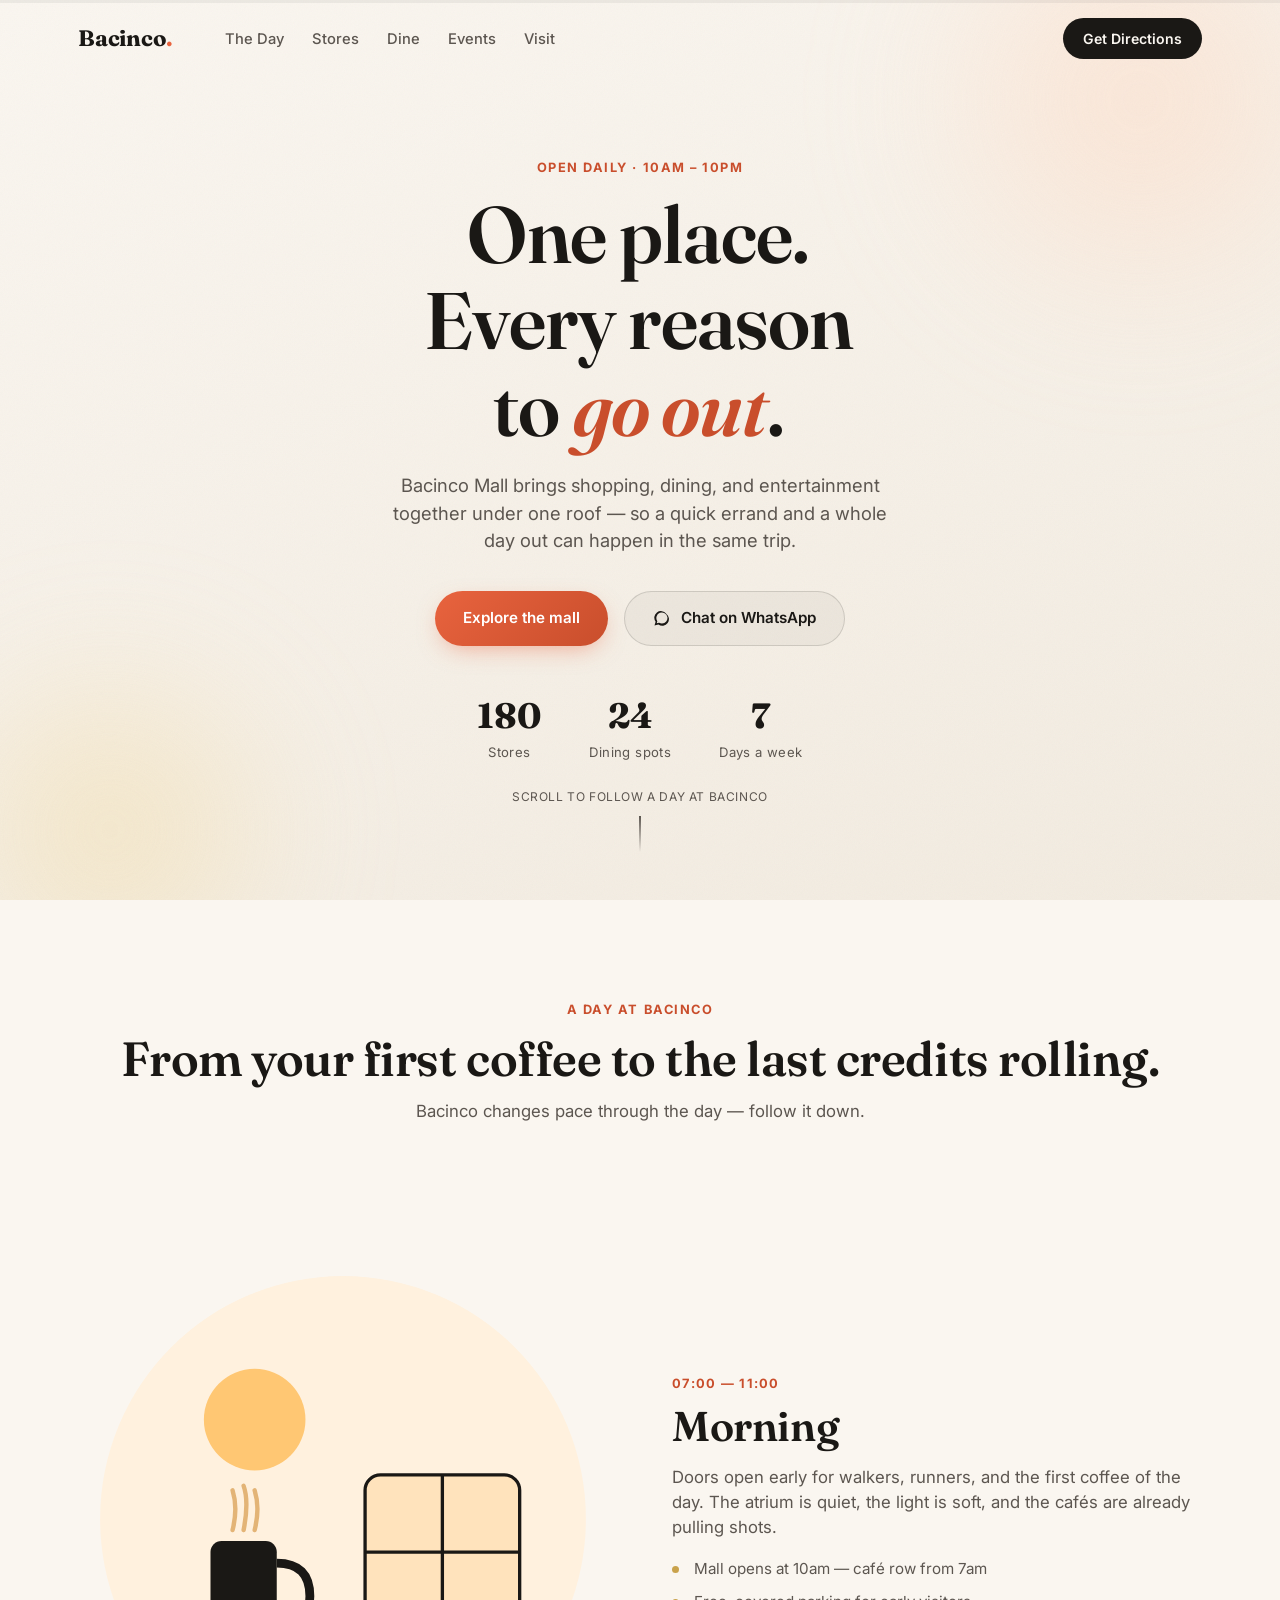
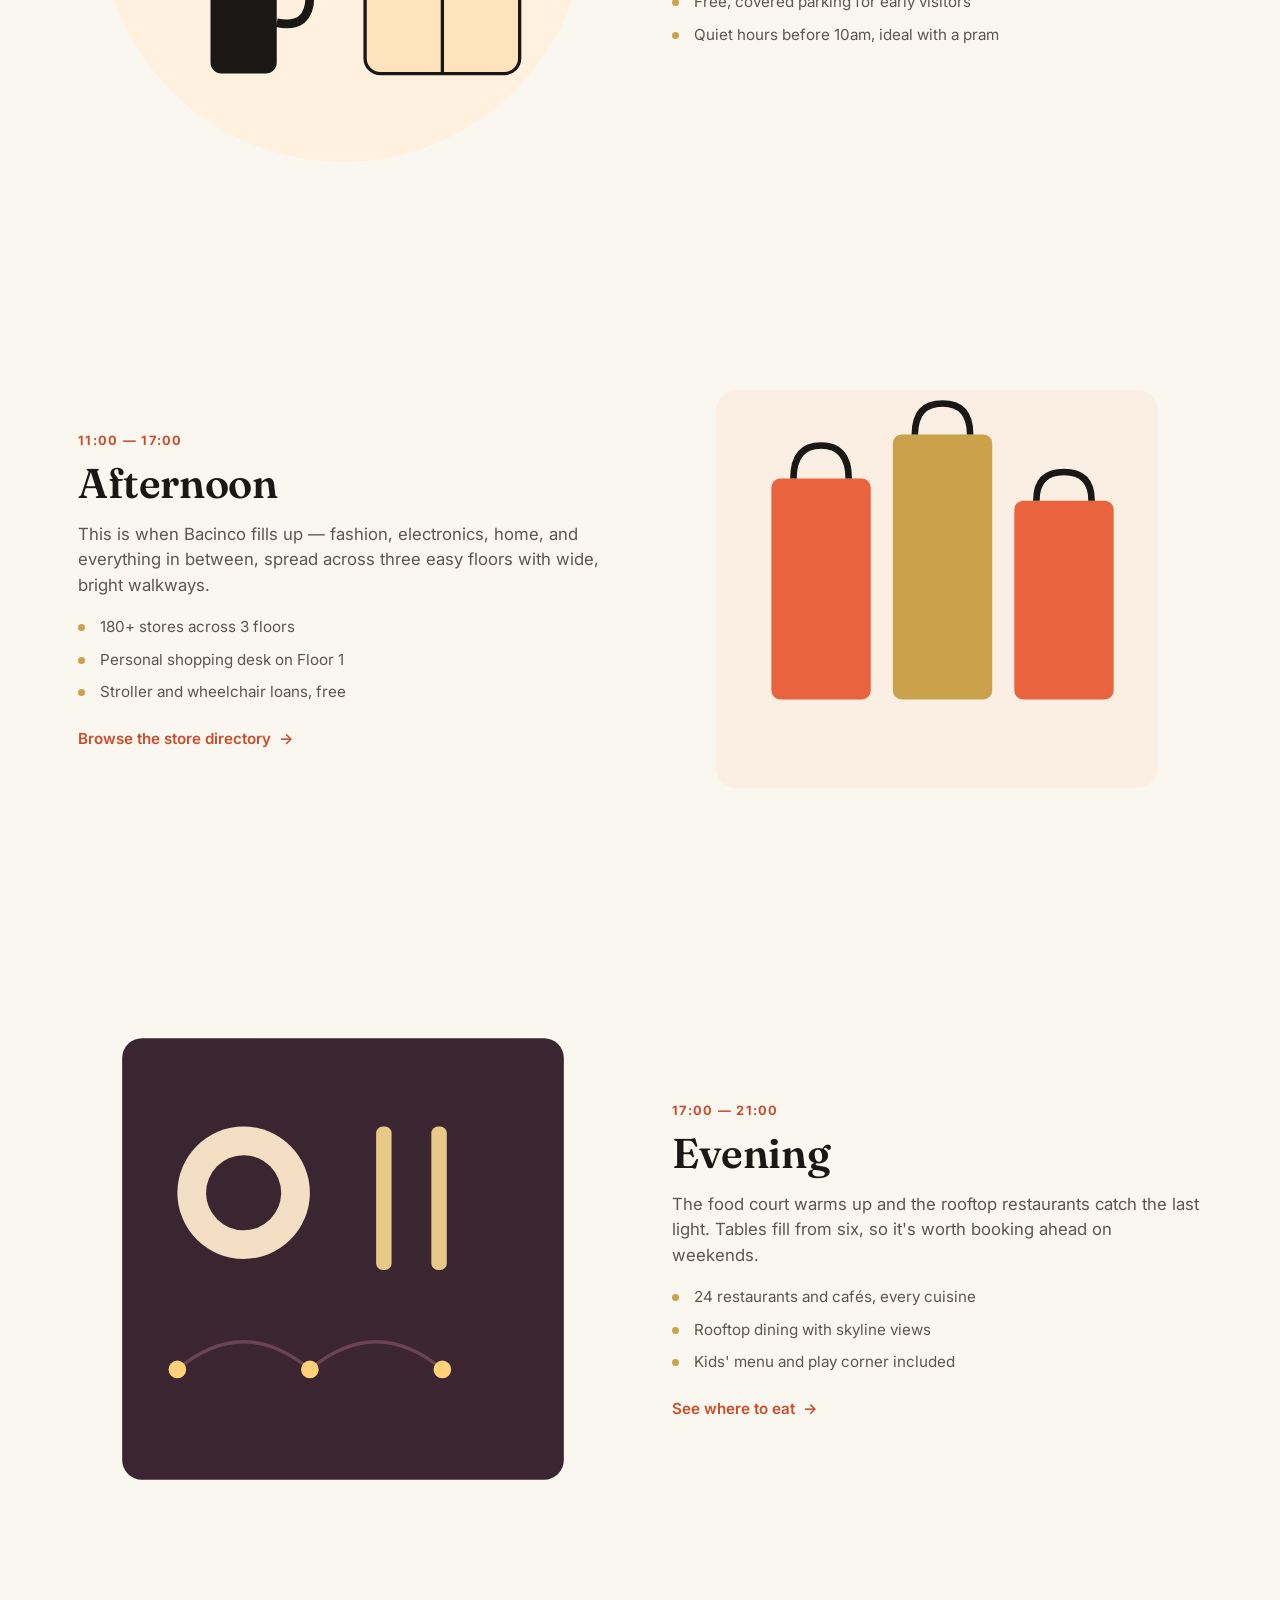
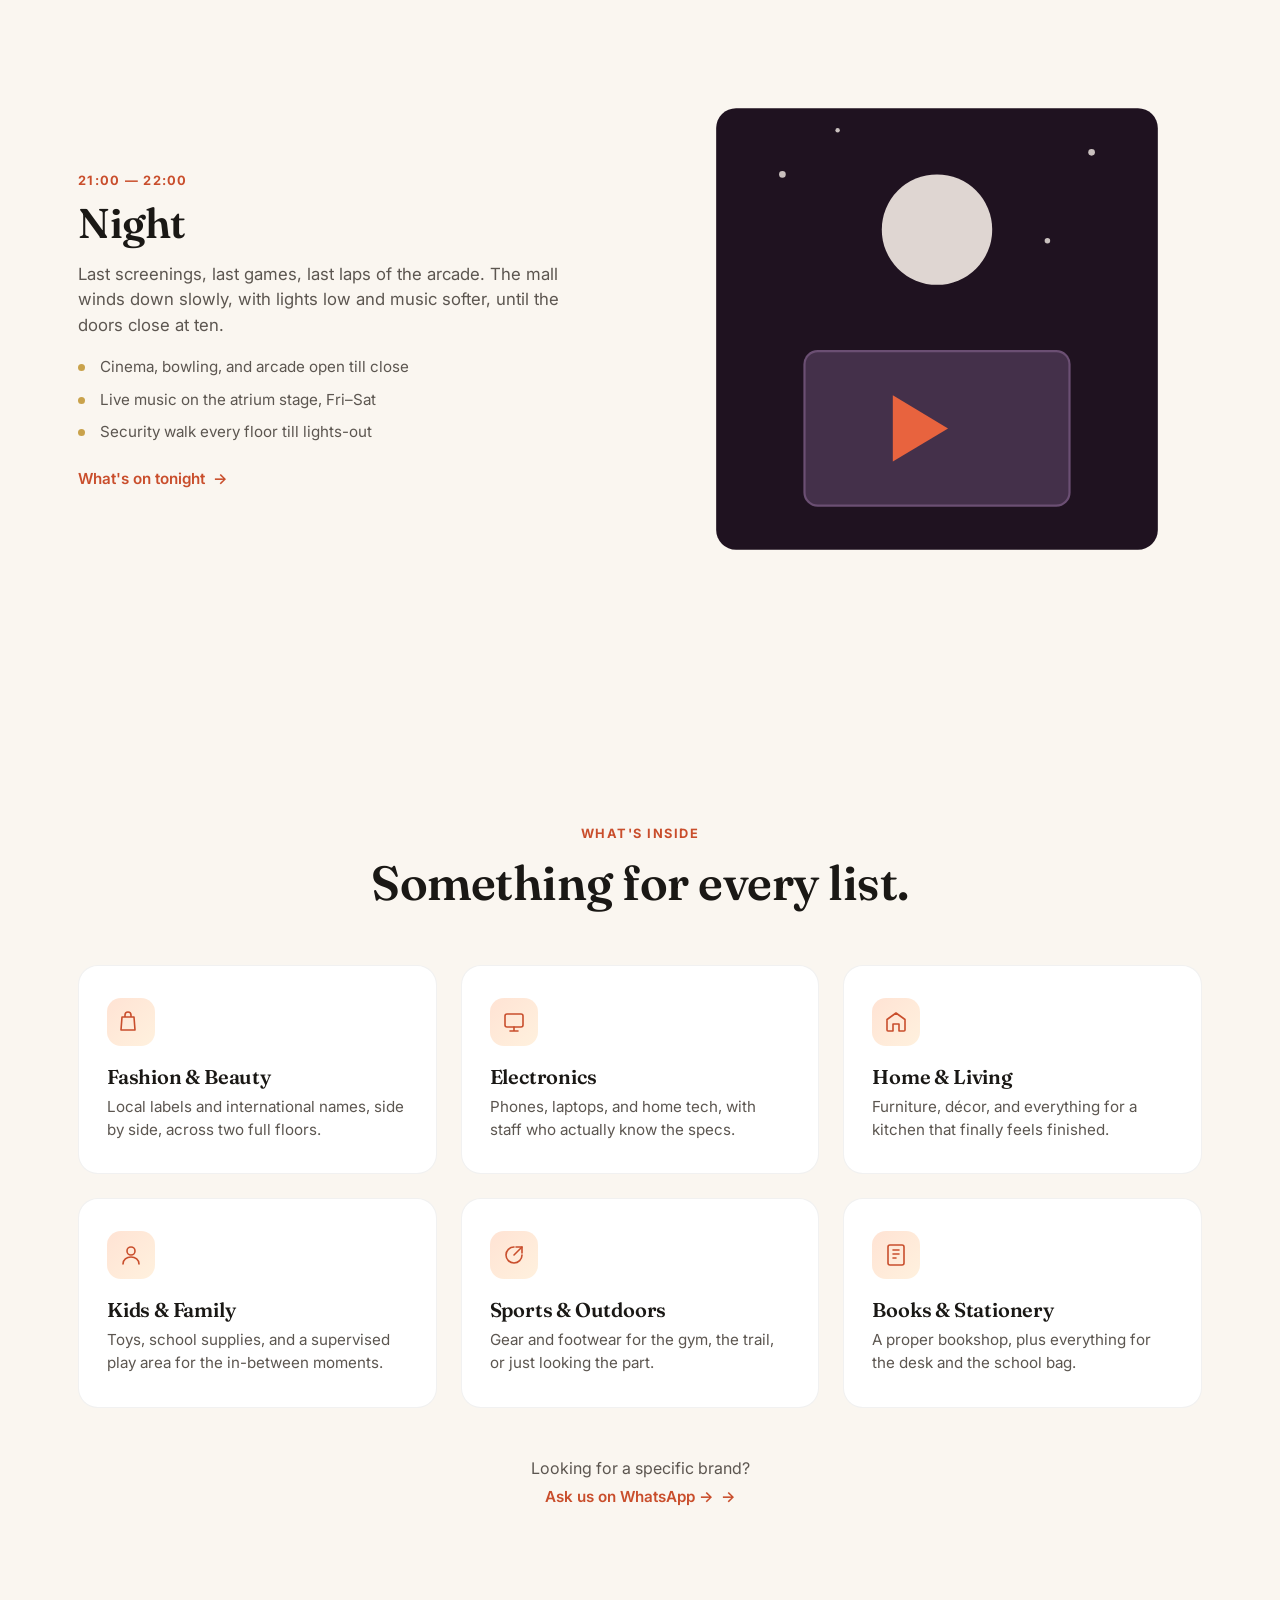
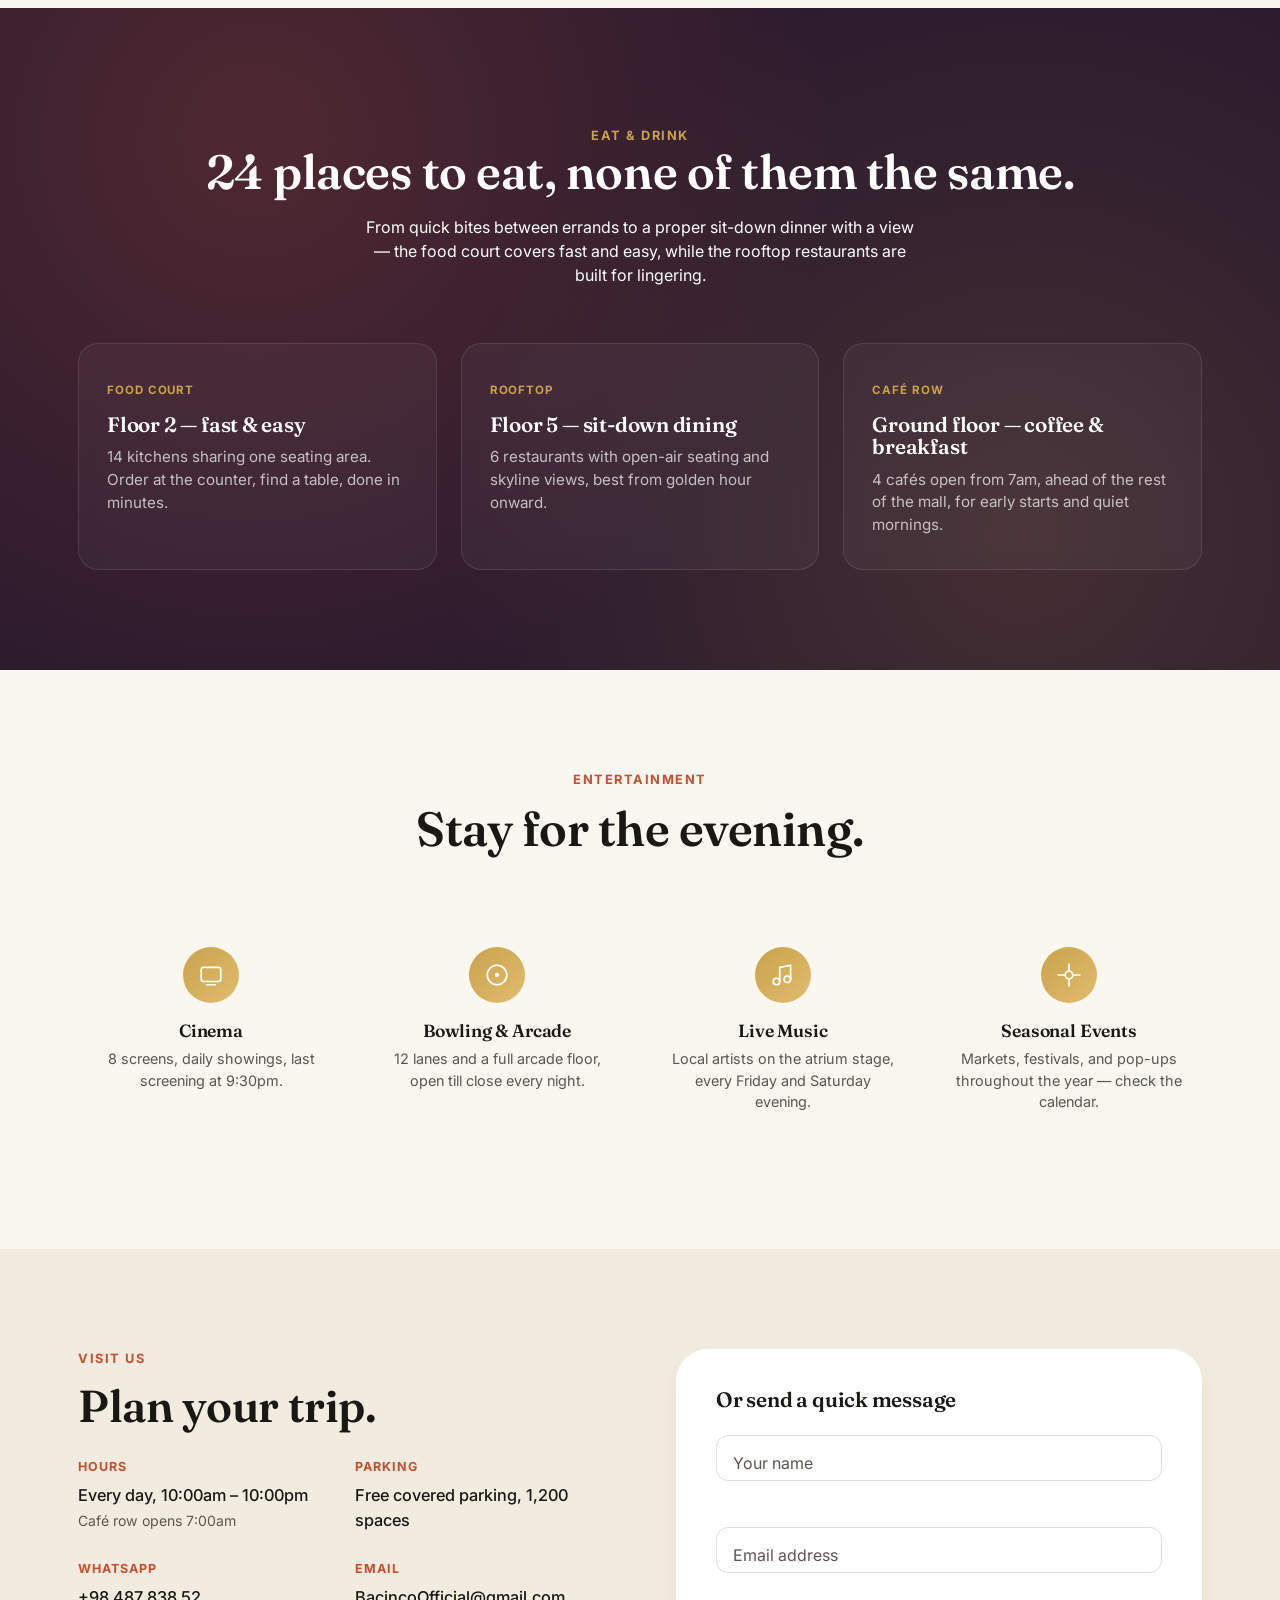
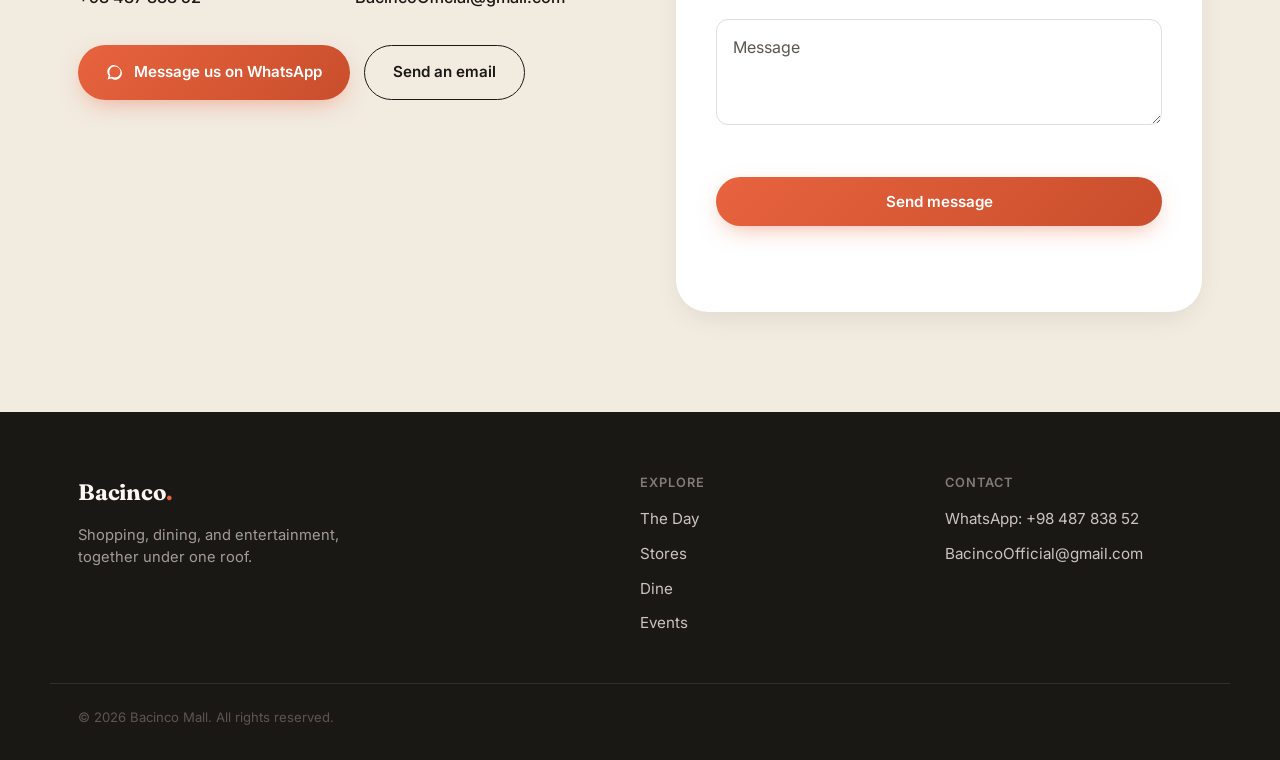
==== commit 673adbe5: "Test update" ====
--- a/index.html
+++ b/index.html
@@ -4,7 +4,7 @@
 <head>
   <meta charset="UTF-8">
   <meta name="viewport" content="width=device-width, initial-scale=1.0">
-  <title>Bacinco Mall — Shop, Dine, Discover</title>
+  <title>Bacinco-Mall — Shop, Dine, Discover</title>
   <meta name="description"
     content="Bacinco Mall brings together the city's best shopping, dining, and entertainment under one roof. Open every day, free parking, family friendly.">
   <meta property="og:title" content="Bacinco Mall — Shop, Dine, Discover">
@@ -488,8 +488,4 @@
   <script src="Bacinco.js"></script>
 </body>
 
-<<<<<<< HEAD </html>
-  =======
-
-</html>
->>>>>>> bb2b9b25fbb93aae76b2f4a813cf3bb60fae8c22+</html>
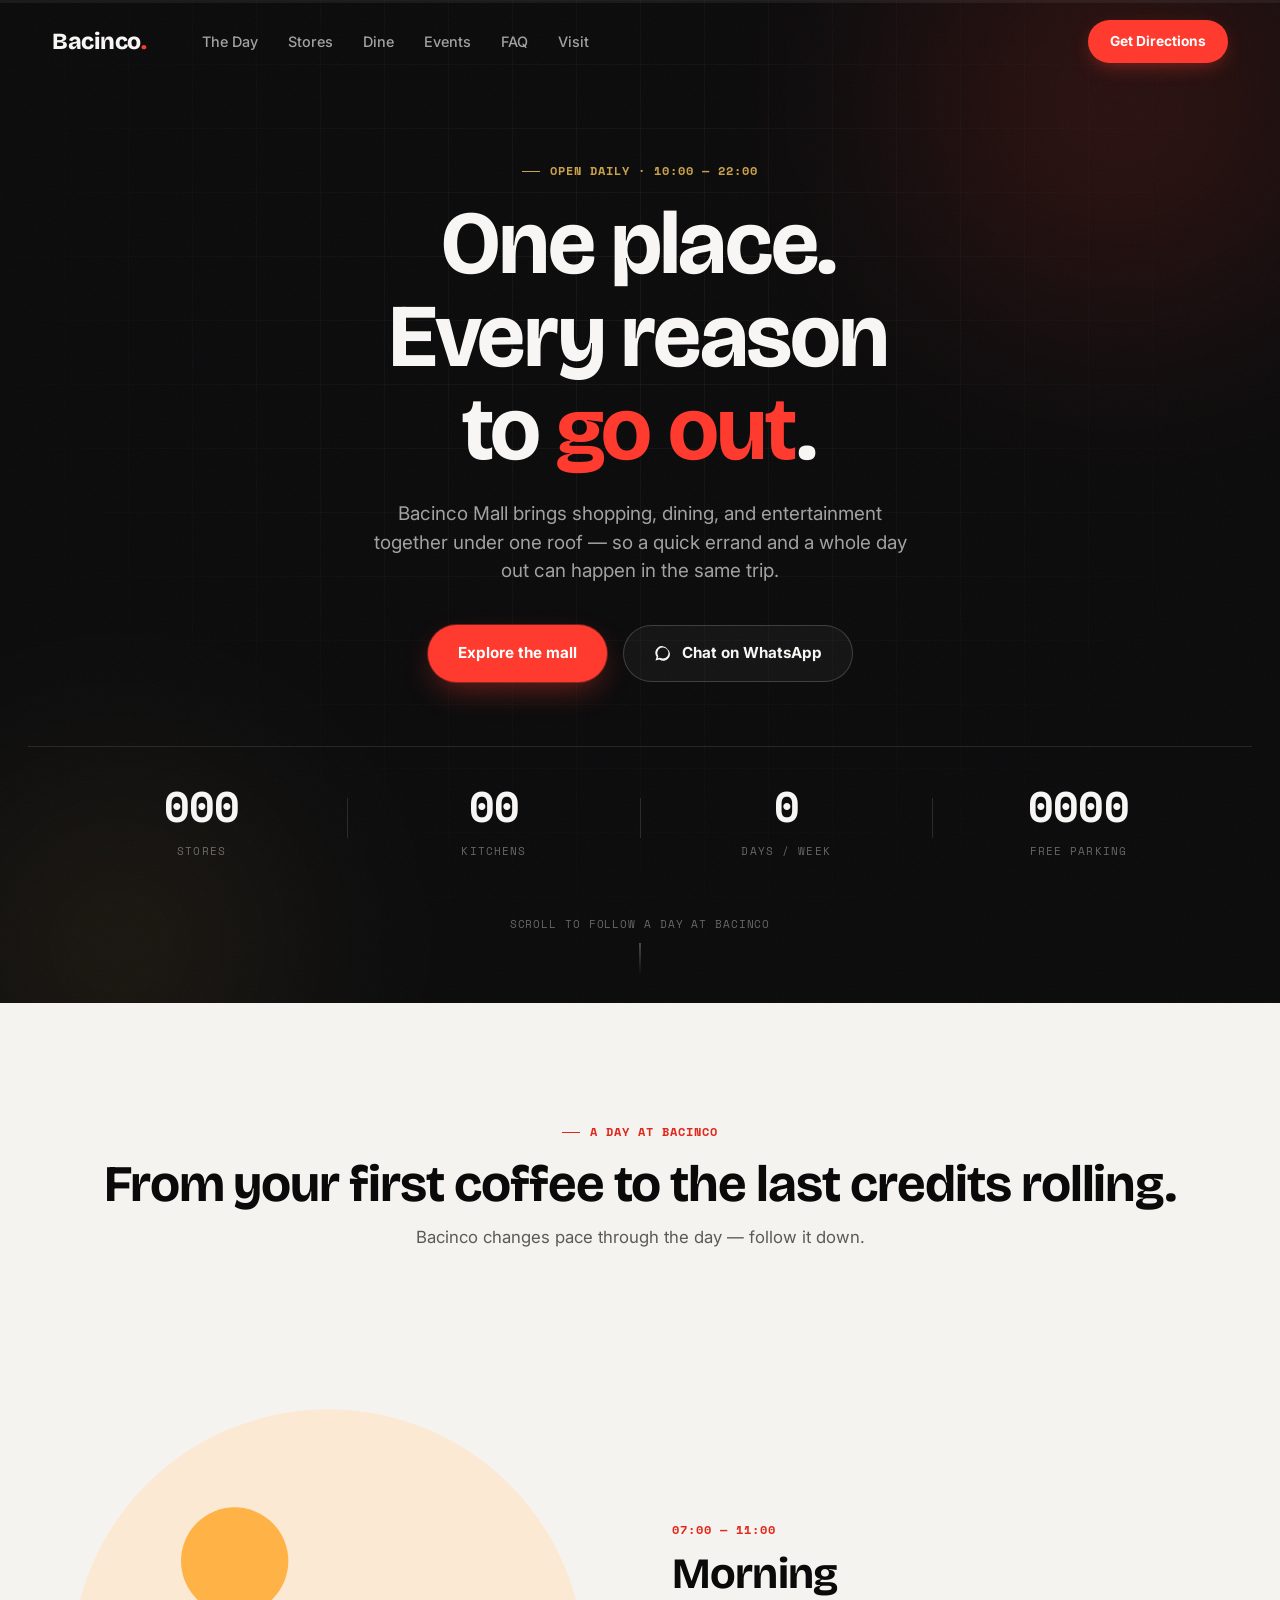
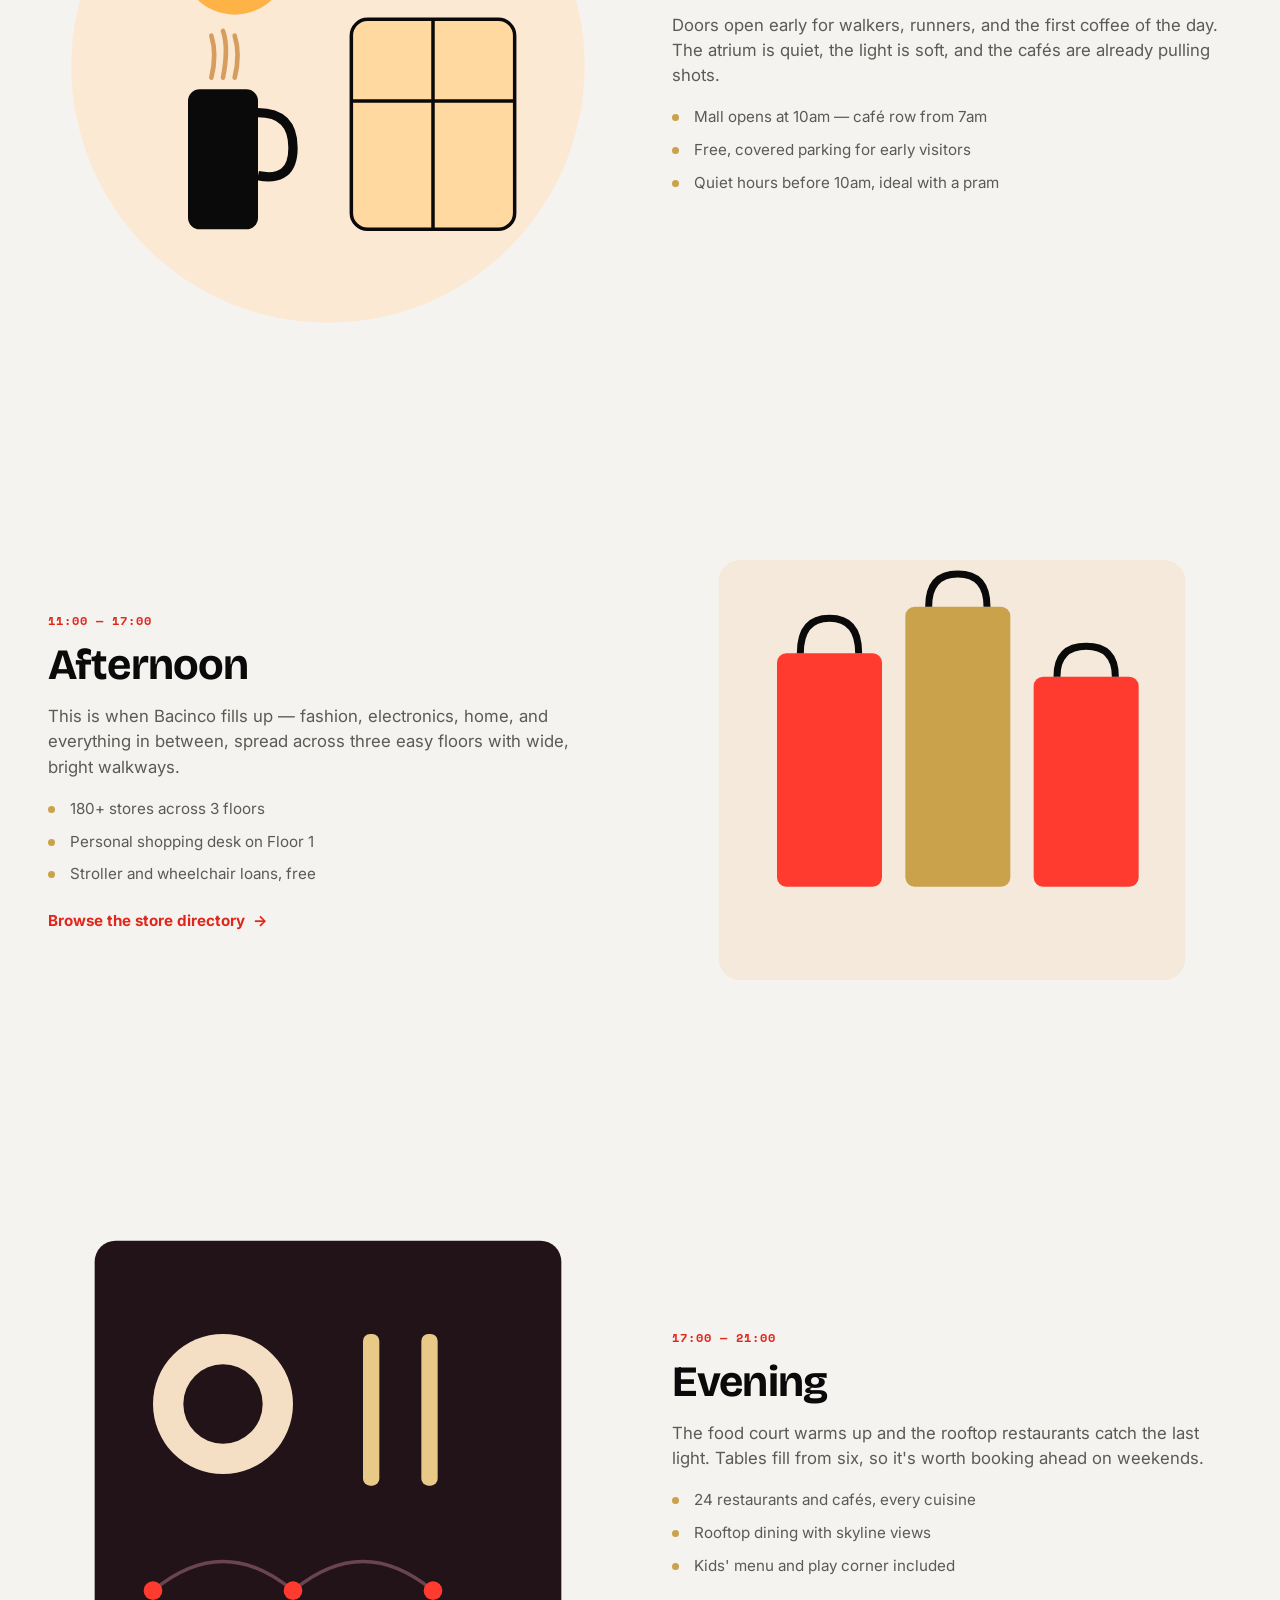
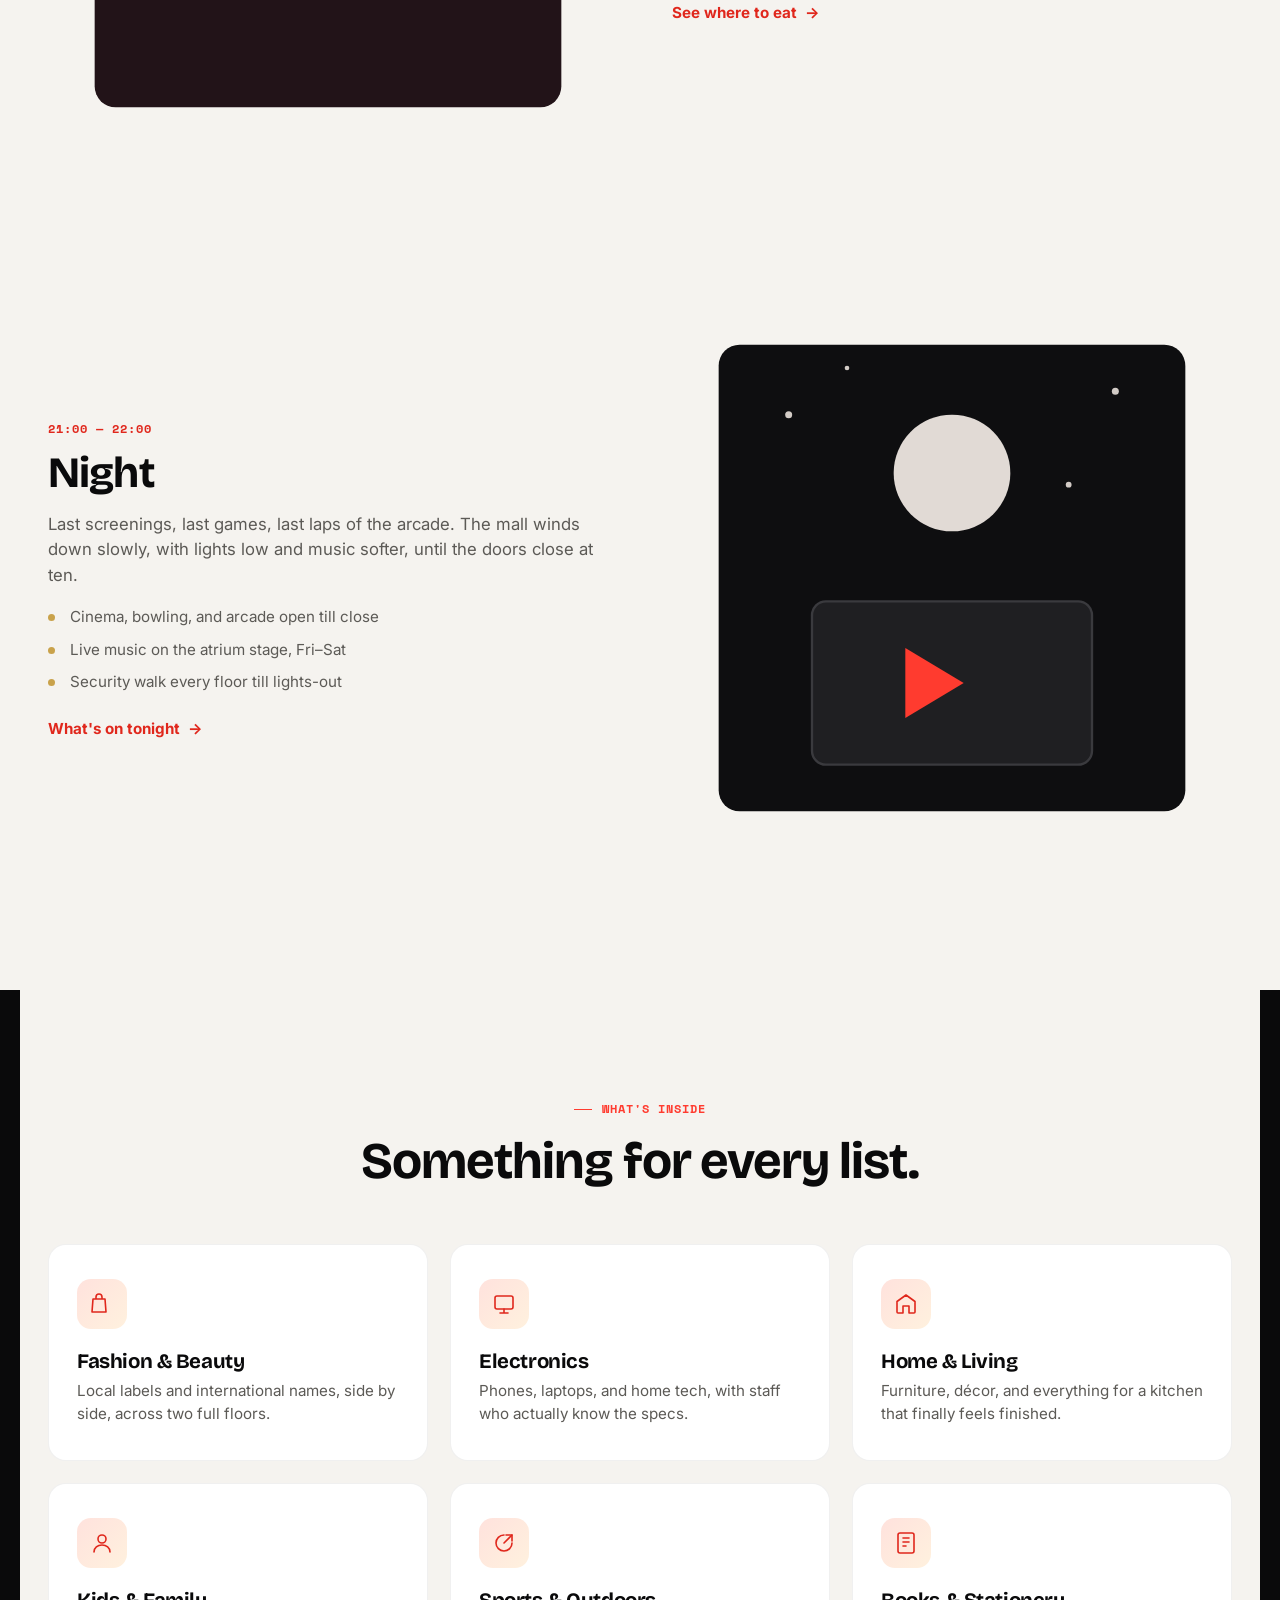
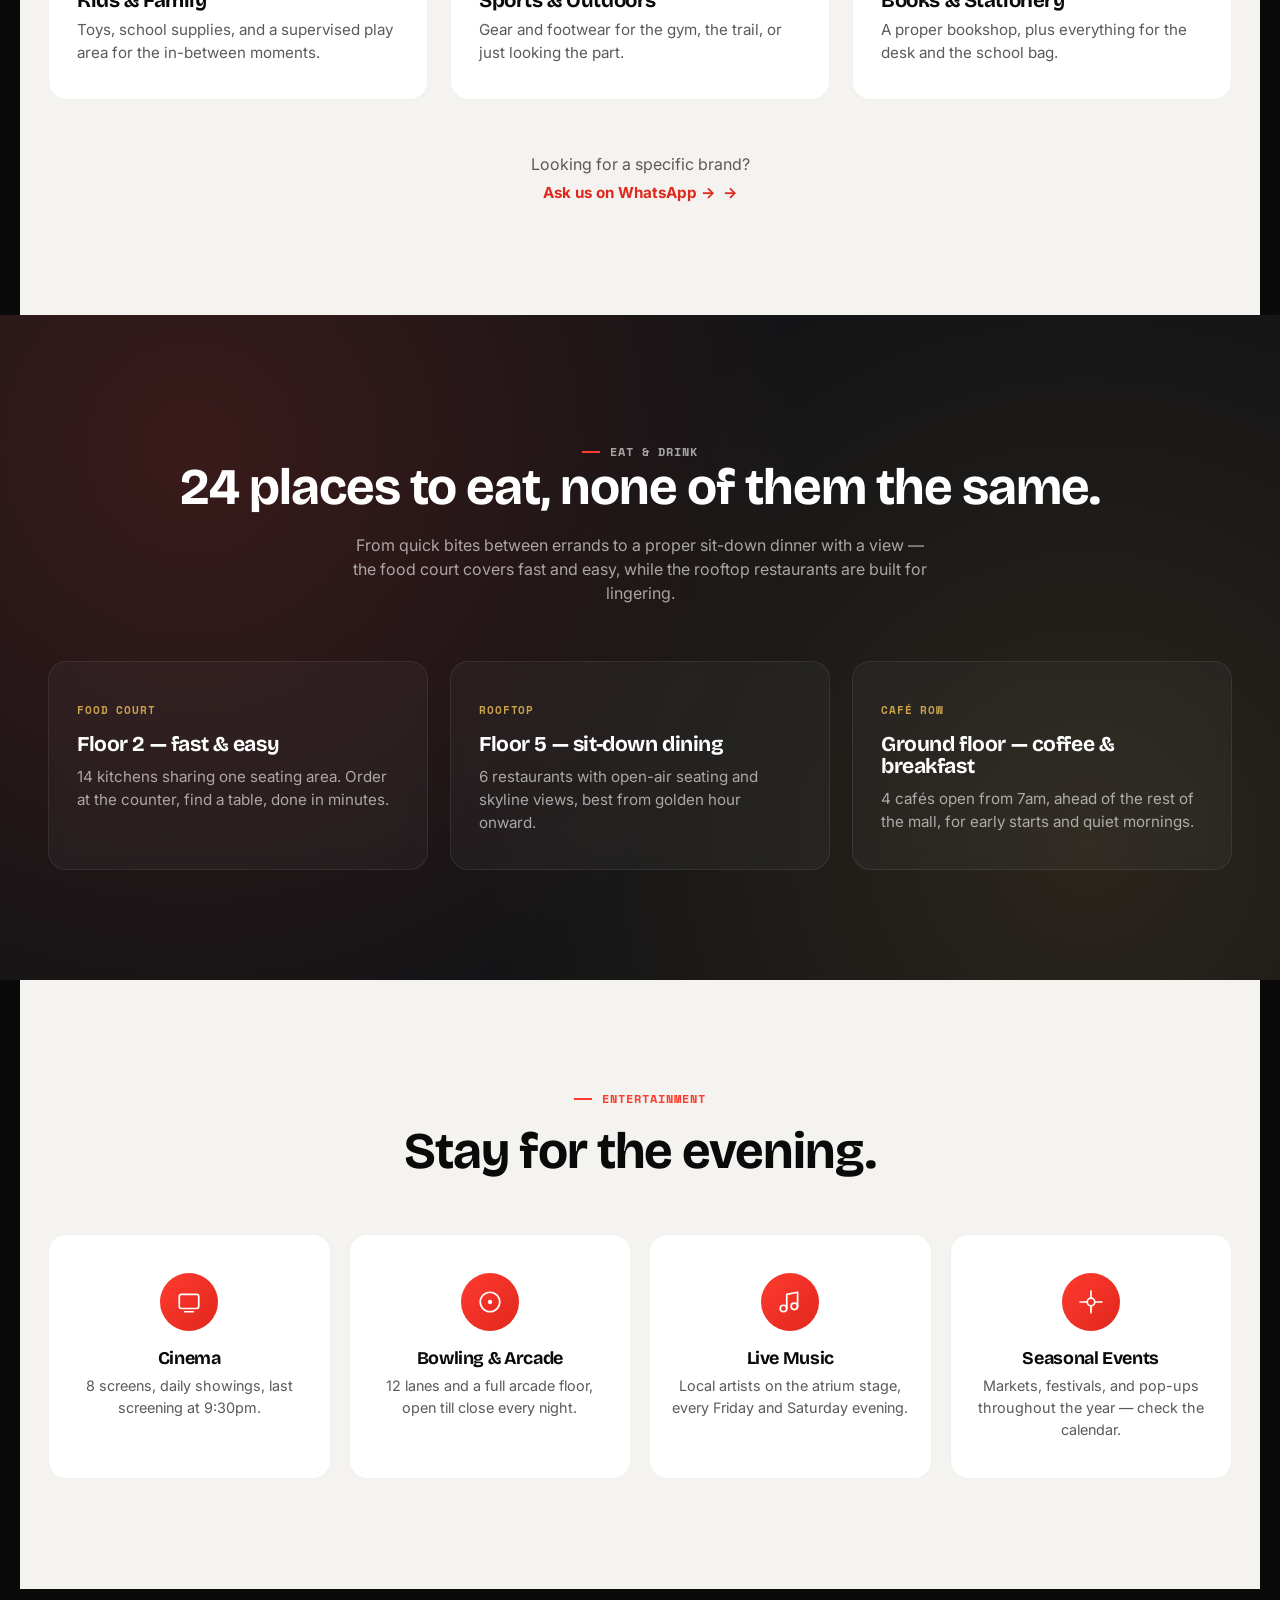
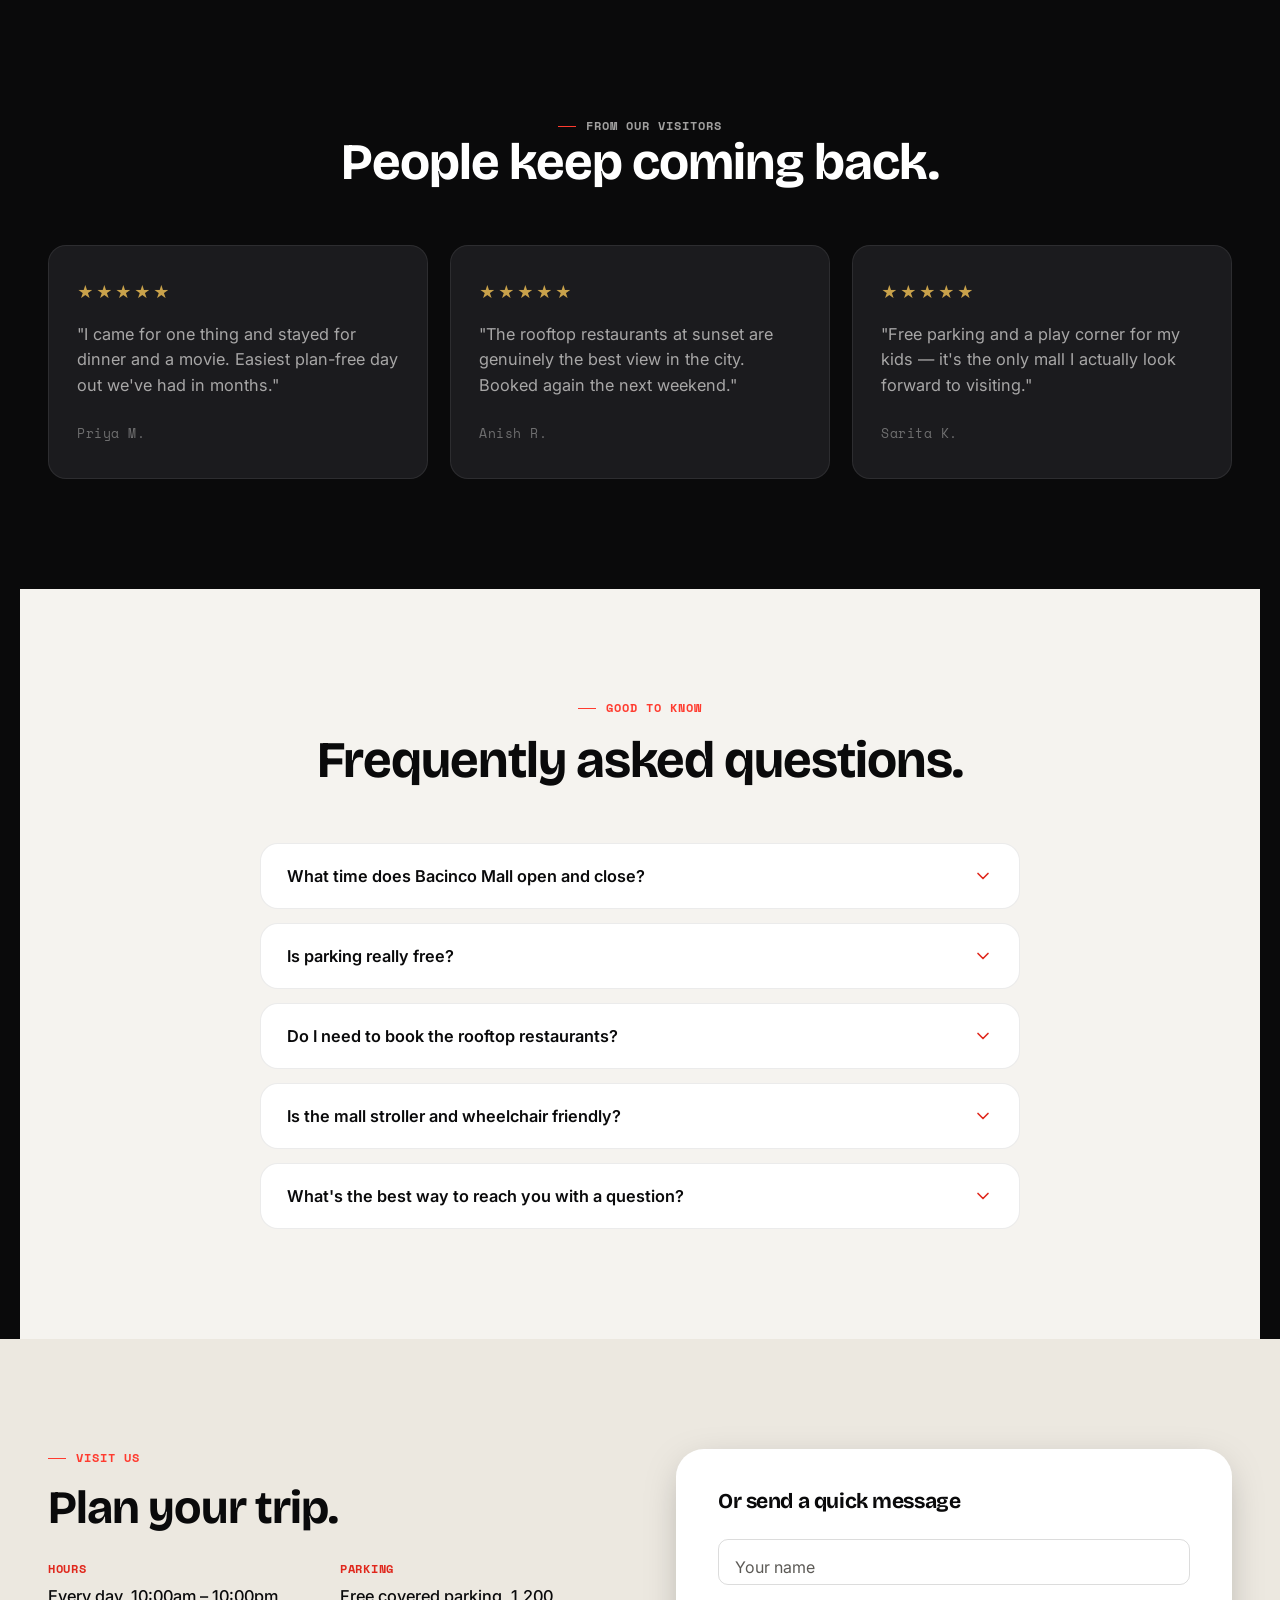
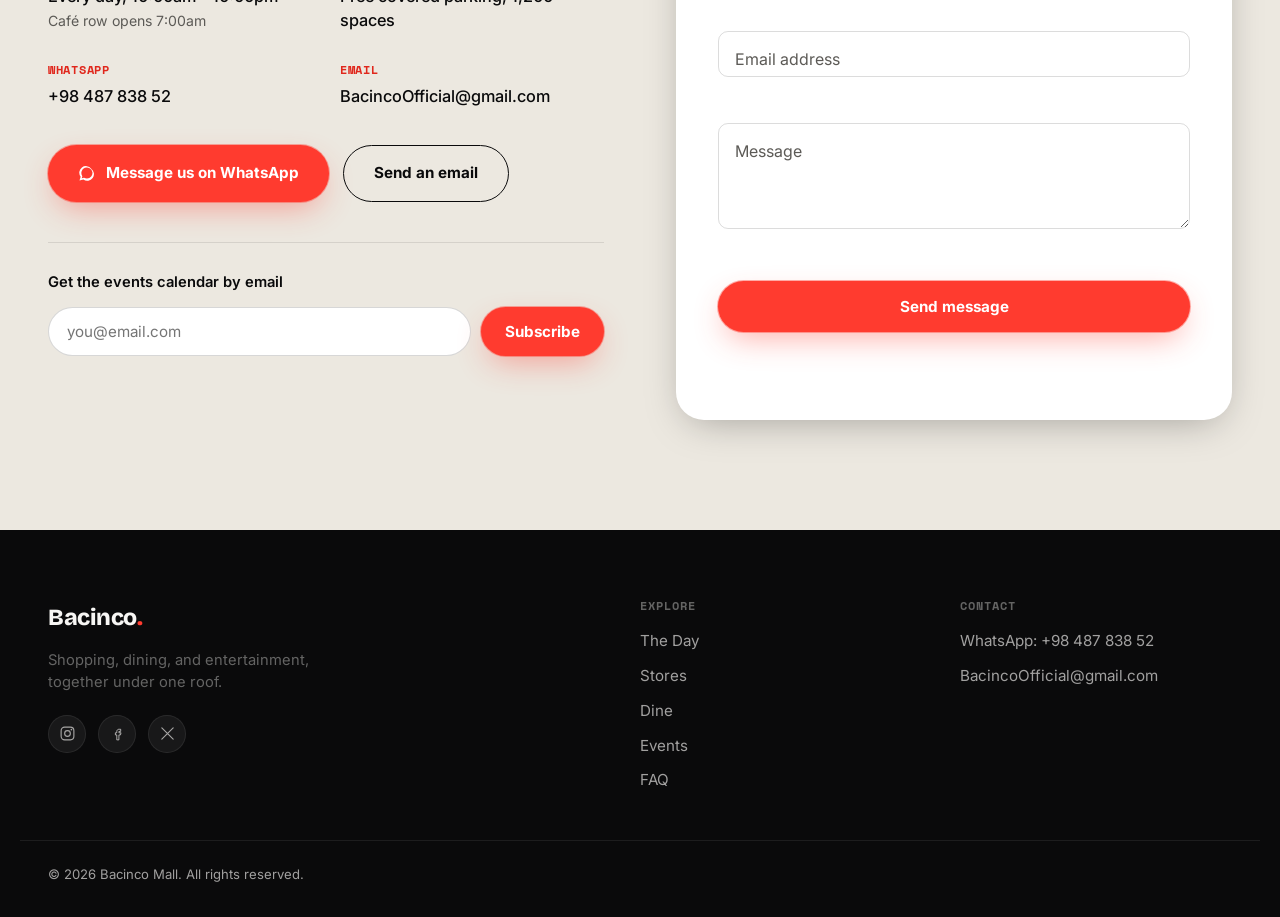
==== commit 7a37b241: "Updated website design" ====
--- a/index.html
+++ b/index.html
@@ -4,24 +4,30 @@
 <head>
   <meta charset="UTF-8">
   <meta name="viewport" content="width=device-width, initial-scale=1.0">
-  <title>Bacinco-Mall — Shop, Dine, Discover</title>
+  <title>Bacinco Mall — Shop, Dine, Discover</title>
   <meta name="description"
     content="Bacinco Mall brings together the city's best shopping, dining, and entertainment under one roof. Open every day, free parking, family friendly.">
   <meta property="og:title" content="Bacinco Mall — Shop, Dine, Discover">
   <meta property="og:description" content="Shopping, dining, and entertainment under one roof.">
   <meta property="og:type" content="website">
+  <meta name="theme-color" content="#0B0B0D">
   <link rel="preconnect" href="https://fonts.googleapis.com">
   <link rel="preconnect" href="https://fonts.gstatic.com" crossorigin>
-  <link rel="icon" type="image/png" href="favicon.png">
   <link
-    href="https://fonts.googleapis.com/css2?family=Fraunces:opsz,wght@9..144,300..700&family=Inter:wght@400;500;600;700;800&display=swap"
+    href="https://fonts.googleapis.com/css2?family=Bricolage+Grotesque:opsz,wght@12..96,400..800&family=Inter:wght@400;500;600;700;800&family=Space+Mono:wght@400;700&display=swap"
     rel="stylesheet">
   <link rel="stylesheet" href="Bacinco.css">
+
 </head>
 
 <body>
 
   <a class="skip-link" href="#main">Skip to content</a>
+
+  <!-- Page load curtain -->
+  <div class="loader" id="loader" aria-hidden="true">
+    <span class="loader__mark">Bacinco<span>.</span></span>
+  </div>
 
   <!-- Scroll progress / "time of day" indicator -->
   <div class="daybar" aria-hidden="true">
@@ -32,11 +38,12 @@
     <div class="nav__inner">
       <a href="#top" class="nav__logo">Bacinco<span>.</span></a>
       <nav class="nav__links" aria-label="Primary">
-        <a href="#day">The Day</a>
-        <a href="#stores">Stores</a>
-        <a href="#dine">Dine</a>
-        <a href="#events">Events</a>
-        <a href="#visit">Visit</a>
+        <a href="#day" data-nav-link>The Day</a>
+        <a href="#stores" data-nav-link>Stores</a>
+        <a href="#dine" data-nav-link>Dine</a>
+        <a href="#events" data-nav-link>Events</a>
+        <a href="#faq" data-nav-link>FAQ</a>
+        <a href="#visit" data-nav-link>Visit</a>
       </nav>
       <a href="#visit" class="nav__cta">Get Directions</a>
       <button class="nav__burger" id="navBurger" aria-label="Open menu" aria-expanded="false"
@@ -49,6 +56,7 @@
       <a href="#stores">Stores</a>
       <a href="#dine">Dine</a>
       <a href="#events">Events</a>
+      <a href="#faq">FAQ</a>
       <a href="#visit">Visit</a>
       <a href="#visit" class="mobile-menu__cta">Get Directions</a>
     </div>
@@ -59,12 +67,13 @@
     <!-- HERO -->
     <section class="hero" id="top">
       <div class="hero__bg" aria-hidden="true">
-        <div class="blob blob--1"></div>
-        <div class="blob blob--2"></div>
+        <div class="hero__glow hero__glow--1"></div>
+        <div class="hero__glow hero__glow--2"></div>
+        <div class="hero__grid"></div>
         <div class="hero__grain"></div>
       </div>
       <div class="hero__inner">
-        <p class="eyebrow reveal">Open daily · 10am – 10pm</p>
+        <p class="eyebrow eyebrow--light reveal">Open daily · 10:00 — 22:00</p>
         <h1 class="hero__title">
           <span class="reveal-line"><span>One place.</span></span>
           <span class="reveal-line"><span>Every reason</span></span>
@@ -78,7 +87,7 @@
           <a href="#stores" class="btn btn--primary magnetic">
             <span>Explore the mall</span>
           </a>
-          <a href="https://wa.me/9848783852" target="_blank" rel="noopener" class="btn btn--ghost magnetic">
+          <a href="https://wa.me/9848783852" target="_blank" rel="noopener" class="btn btn--ghost-light magnetic">
             <svg width="18" height="18" viewBox="0 0 24 24" fill="none" aria-hidden="true">
               <path
                 d="M17.6 6.3A8.8 8.8 0 0 0 3.5 16.9L2 22l5.2-1.4A8.8 8.8 0 0 0 17.6 6.3ZM12 19.4a7.4 7.4 0 0 1-3.8-1l-.3-.2-2.9.8.8-2.8-.2-.3A7.4 7.4 0 1 1 12 19.4Z"
@@ -87,15 +96,31 @@
             <span>Chat on WhatsApp</span>
           </a>
         </div>
-        <div class="hero__stats reveal">
-          <div class="stat"><span class="stat__num" data-count="180">0</span><span class="stat__label">Stores</span>
-          </div>
-          <div class="stat"><span class="stat__num" data-count="24">0</span><span class="stat__label">Dining
-              spots</span></div>
-          <div class="stat"><span class="stat__num" data-count="7">0</span><span class="stat__label">Days a week</span>
-          </div>
-        </div>
-      </div>
+      </div>
+
+      <!-- Spec-sheet stat strip — signature element -->
+      <div class="specsheet reveal">
+        <div class="specsheet__item">
+          <span class="specsheet__num" data-count="180">000</span>
+          <span class="specsheet__label">Stores</span>
+        </div>
+        <div class="specsheet__div" aria-hidden="true"></div>
+        <div class="specsheet__item">
+          <span class="specsheet__num" data-count="24">00</span>
+          <span class="specsheet__label">Kitchens</span>
+        </div>
+        <div class="specsheet__div" aria-hidden="true"></div>
+        <div class="specsheet__item">
+          <span class="specsheet__num" data-count="7">0</span>
+          <span class="specsheet__label">Days / week</span>
+        </div>
+        <div class="specsheet__div" aria-hidden="true"></div>
+        <div class="specsheet__item">
+          <span class="specsheet__num" data-count="1200">0000</span>
+          <span class="specsheet__label">Free parking</span>
+        </div>
+      </div>
+
       <div class="hero__scrollcue" aria-hidden="true">
         <span>Scroll to follow a day at Bacinco</span>
         <div class="scrollcue__line"></div>
@@ -304,7 +329,7 @@
     <!-- DINE -->
     <section class="dine" id="dine">
       <div class="section-head section-head--light">
-        <p class="eyebrow reveal">Eat &amp; drink</p>
+        <p class="eyebrow eyebrow--light reveal">Eat &amp; drink</p>
         <h2 class="reveal">24 places to eat, none of them the same.</h2>
         <p class="reveal">From quick bites between errands to a proper sit-down dinner with a view — the food court
           covers fast and easy, while the rooftop restaurants are built for lingering.</p>
@@ -377,6 +402,107 @@
           </div>
           <h3>Seasonal Events</h3>
           <p>Markets, festivals, and pop-ups throughout the year — check the calendar.</p>
+        </div>
+      </div>
+    </section>
+
+    <!-- TESTIMONIALS -->
+    <section class="testimonials" id="testimonials">
+      <div class="section-head section-head--light">
+        <p class="eyebrow eyebrow--light reveal">From our visitors</p>
+        <h2 class="reveal">People keep coming back.</h2>
+      </div>
+      <div class="testimonial-track reveal">
+        <div class="testimonial-card">
+          <div class="testimonial-card__stars" aria-label="5 out of 5 stars">★★★★★</div>
+          <p>"I came for one thing and stayed for dinner and a movie. Easiest plan-free day out we've had in months."
+          </p>
+          <span class="testimonial-card__name">Priya M.</span>
+        </div>
+        <div class="testimonial-card">
+          <div class="testimonial-card__stars" aria-label="5 out of 5 stars">★★★★★</div>
+          <p>"The rooftop restaurants at sunset are genuinely the best view in the city. Booked again the next weekend."
+          </p>
+          <span class="testimonial-card__name">Anish R.</span>
+        </div>
+        <div class="testimonial-card">
+          <div class="testimonial-card__stars" aria-label="5 out of 5 stars">★★★★★</div>
+          <p>"Free parking and a play corner for my kids — it's the only mall I actually look forward to visiting."</p>
+          <span class="testimonial-card__name">Sarita K.</span>
+        </div>
+      </div>
+    </section>
+
+    <!-- FAQ -->
+    <section class="faq" id="faq">
+      <div class="section-head">
+        <p class="eyebrow reveal">Good to know</p>
+        <h2 class="reveal">Frequently asked questions.</h2>
+      </div>
+      <div class="faq-list reveal">
+        <div class="faq-item">
+          <button class="faq-item__trigger" aria-expanded="false">
+            <span>What time does Bacinco Mall open and close?</span>
+            <svg viewBox="0 0 24 24" fill="none" class="faq-item__icon">
+              <path d="M6 9l6 6 6-6" stroke="currentColor" stroke-width="2" stroke-linecap="round"
+                stroke-linejoin="round" />
+            </svg>
+          </button>
+          <div class="faq-item__panel">
+            <p>The mall is open every day from 10:00am to 10:00pm. Café row on the ground floor opens earlier, from
+              7:00am, for early starts.</p>
+          </div>
+        </div>
+        <div class="faq-item">
+          <button class="faq-item__trigger" aria-expanded="false">
+            <span>Is parking really free?</span>
+            <svg viewBox="0 0 24 24" fill="none" class="faq-item__icon">
+              <path d="M6 9l6 6 6-6" stroke="currentColor" stroke-width="2" stroke-linecap="round"
+                stroke-linejoin="round" />
+            </svg>
+          </button>
+          <div class="faq-item__panel">
+            <p>Yes — covered parking with 1,200 spaces is free for every visitor, with no minimum spend or validation
+              needed.</p>
+          </div>
+        </div>
+        <div class="faq-item">
+          <button class="faq-item__trigger" aria-expanded="false">
+            <span>Do I need to book the rooftop restaurants?</span>
+            <svg viewBox="0 0 24 24" fill="none" class="faq-item__icon">
+              <path d="M6 9l6 6 6-6" stroke="currentColor" stroke-width="2" stroke-linecap="round"
+                stroke-linejoin="round" />
+            </svg>
+          </button>
+          <div class="faq-item__panel">
+            <p>Walk-ins are welcome, but tables fill quickly from 6pm on weekends — message us on WhatsApp and we'll
+              help you book ahead.</p>
+          </div>
+        </div>
+        <div class="faq-item">
+          <button class="faq-item__trigger" aria-expanded="false">
+            <span>Is the mall stroller and wheelchair friendly?</span>
+            <svg viewBox="0 0 24 24" fill="none" class="faq-item__icon">
+              <path d="M6 9l6 6 6-6" stroke="currentColor" stroke-width="2" stroke-linecap="round"
+                stroke-linejoin="round" />
+            </svg>
+          </button>
+          <div class="faq-item__panel">
+            <p>Yes — every floor is step-free with lifts, and free stroller and wheelchair loans are available at the
+              main entrance.</p>
+          </div>
+        </div>
+        <div class="faq-item">
+          <button class="faq-item__trigger" aria-expanded="false">
+            <span>What's the best way to reach you with a question?</span>
+            <svg viewBox="0 0 24 24" fill="none" class="faq-item__icon">
+              <path d="M6 9l6 6 6-6" stroke="currentColor" stroke-width="2" stroke-linecap="round"
+                stroke-linejoin="round" />
+            </svg>
+          </button>
+          <div class="faq-item__panel">
+            <p>WhatsApp is fastest for same-day questions. For anything else, email us and we'll reply within a day.</p>
+          </div>
         </div>
       </div>
     </section>
@@ -420,6 +546,21 @@
               <span>Send an email</span>
             </a>
           </div>
+
+          <!-- Newsletter -->
+          <form class="newsletter reveal" id="newsletterForm" novalidate>
+            <label for="newsletterEmail">Get the events calendar by email</label>
+            <div class="newsletter__row">
+              <input type="email" id="newsletterEmail" name="newsletterEmail" placeholder="you@email.com" required
+                autocomplete="email">
+              <button type="submit" class="btn btn--primary magnetic" id="newsletterSubmit">
+                <span class="btn__label">Subscribe</span>
+                <span class="btn__spinner" aria-hidden="true"></span>
+              </button>
+            </div>
+            <p class="newsletter__success" id="newsletterSuccess" role="status">You're in — watch your inbox for what's
+              on.</p>
+          </form>
         </div>
 
         <form class="visit__form reveal" id="contactForm" novalidate>
@@ -466,6 +607,26 @@
       <div class="footer__brand">
         <a href="#top" class="nav__logo">Bacinco<span>.</span></a>
         <p>Shopping, dining, and entertainment, together under one roof.</p>
+        <div class="footer__social" aria-label="Social media">
+          <a href="#" aria-label="Bacinco Mall on Instagram" class="social-icon">
+            <svg viewBox="0 0 24 24" fill="none">
+              <rect x="3" y="3" width="18" height="18" rx="5" stroke="currentColor" stroke-width="1.6" />
+              <circle cx="12" cy="12" r="4" stroke="currentColor" stroke-width="1.6" />
+              <circle cx="17.5" cy="6.5" r="1.2" fill="currentColor" />
+            </svg>
+          </a>
+          <a href="#" aria-label="Bacinco Mall on Facebook" class="social-icon">
+            <svg viewBox="0 0 24 24" fill="none">
+              <path d="M14 9h2.5V6H14c-1.66 0-3 1.34-3 3v2H9v3h2v7h3v-7h2.2l.8-3H14V9Z" stroke="currentColor"
+                stroke-width="1.4" stroke-linejoin="round" />
+            </svg>
+          </a>
+          <a href="#" aria-label="Bacinco Mall on X" class="social-icon">
+            <svg viewBox="0 0 24 24" fill="none">
+              <path d="M4 4l16 16M20 4 4 20" stroke="currentColor" stroke-width="1.6" stroke-linecap="round" />
+            </svg>
+          </a>
+        </div>
       </div>
       <div class="footer__col">
         <h4>Explore</h4>
@@ -473,6 +634,7 @@
         <a href="#stores">Stores</a>
         <a href="#dine">Dine</a>
         <a href="#events">Events</a>
+        <a href="#faq">FAQ</a>
       </div>
       <div class="footer__col">
         <h4>Contact</h4>
@@ -485,6 +647,14 @@
     </div>
   </footer>
 
+  <!-- Back to top -->
+  <button class="back-to-top" id="backToTop" aria-label="Back to top">
+    <svg viewBox="0 0 24 24" fill="none">
+      <path d="M12 19V5M5 12l7-7 7 7" stroke="currentColor" stroke-width="2" stroke-linecap="round"
+        stroke-linejoin="round" />
+    </svg>
+  </button>
+
   <script src="Bacinco.js"></script>
 </body>
 
--- a/Bacinco.css
+++ b/Bacinco.css
@@ -1,35 +1,44 @@
 /* ============================================
    BACINCO MALL — Design tokens
+   Direction: bold luxury — Lamborghini spec-sheet
+   precision + Nike energy + Apple restraint.
    ============================================ */
 :root {
-  /* Color */
-  --cream:        #FAF6F0;
-  --cream-deep:    #F2EBE0;
-  --ink:           #1A1815;
-  --ink-soft:      #5C5650;
-  --coral:         #E8633E;
-  --coral-deep:    #C94E2C;
+  /* Color — near-black ground, single performance-red accent, warm metal */
+  --black:        #0A0A0B;
+  --black-soft:    #141416;
+  --panel:         #1B1B1E;
+  --panel-line:    rgba(255,255,255,.08);
+  --white:         #F7F6F4;
+  --white-dim:     rgba(247,246,244,.64);
+  --white-faint:   rgba(247,246,244,.38);
+  --red:           #FF3B2F;
+  --red-deep:      #E0271C;
   --gold:          #C9A24B;
-  --plum:          #2D1B2E;
-  --plum-deep:     #1F1220;
-  --plum-soft:     #F4ECE6;
+  --paper:         #F5F3EF;
+  --paper-deep:    #ECE8E0;
+  --ink:           #0A0A0B;
+  --ink-soft:      #5C5A56;
 
   /* Type */
-  --font-display: 'Fraunces', serif;
+  --font-display: 'Bricolage Grotesque', system-ui, sans-serif;
   --font-body: 'Inter', system-ui, sans-serif;
+  --font-mono: 'Space Mono', monospace;
 
   /* Layout */
-  --container: 1180px;
-  --radius-sm: 12px;
-  --radius-md: 20px;
-  --radius-lg: 32px;
+  --container: 1240px;
+  --radius-sm: 10px;
+  --radius-md: 18px;
+  --radius-lg: 28px;
 
   /* Motion */
-  --ease: cubic-bezier(.22, 1, .36, 1);
+  --ease: cubic-bezier(.16, 1, .3, 1);
   --ease-soft: cubic-bezier(.4, 0, .2, 1);
-
-  --shadow-soft: 0 10px 30px -10px rgba(26,24,21,.12);
-  --shadow-lift: 0 24px 48px -16px rgba(26,24,21,.22);
+  --ease-out-strong: cubic-bezier(.05, .9, .1, 1);
+
+  --shadow-soft: 0 10px 40px -12px rgba(0,0,0,.35);
+  --shadow-lift: 0 30px 60px -20px rgba(0,0,0,.5);
+  --glow-red: 0 0 0 1px rgba(255,59,47,.4), 0 12px 32px -8px rgba(255,59,47,.45);
 }
 
 @media (prefers-reduced-motion: reduce) {
@@ -47,72 +56,119 @@
 body {
   margin: 0;
   font-family: var(--font-body);
-  background: var(--cream);
-  color: var(--ink);
+  background: var(--black);
+  color: var(--white);
   -webkit-font-smoothing: antialiased;
   line-height: 1.5;
+  overflow-x: hidden;
 }
 
 h1, h2, h3, h4 {
   font-family: var(--font-display);
-  font-weight: 600;
-  line-height: 1.08;
+  font-weight: 700;
+  line-height: 1.04;
   margin: 0;
-  letter-spacing: -0.01em;
-}
-
-p { margin: 0; color: var(--ink-soft); }
+  letter-spacing: -0.02em;
+}
+
+p { margin: 0; color: var(--white-dim); }
 
 a { color: inherit; text-decoration: none; }
 
 img, svg { display: block; max-width: 100%; }
+
+button { font-family: inherit; }
 
 .skip-link {
   position: absolute;
   left: -9999px;
   top: 0;
-  background: var(--ink);
-  color: var(--cream);
+  background: var(--red);
+  color: #fff;
   padding: 12px 20px;
   border-radius: 0 0 8px 0;
-  z-index: 200;
-}
-.skip-link:focus {
-  left: 0;
-}
+  z-index: 2000;
+  font-weight: 600;
+}
+.skip-link:focus { left: 0; }
 
 :focus-visible {
-  outline: 2.5px solid var(--coral);
+  outline: 2.5px solid var(--red);
   outline-offset: 3px;
   border-radius: 4px;
 }
 
 .eyebrow {
-  font-family: var(--font-body);
-  font-size: 0.8rem;
+  font-family: var(--font-mono);
+  font-size: 0.78rem;
   font-weight: 700;
-  letter-spacing: 0.12em;
+  letter-spacing: 0.08em;
   text-transform: uppercase;
-  color: var(--coral-deep);
-  margin: 0 0 14px;
-  display: block;
-}
-
-/* ============================================
-   Scroll progress / day bar
+  color: var(--red);
+  margin: 0 0 16px;
+  display: flex;
+  align-items: center;
+  gap: 10px;
+}
+.eyebrow::before {
+  content: '';
+  width: 18px;
+  height: 1.5px;
+  background: var(--red);
+  display: inline-block;
+}
+.eyebrow--light { color: var(--gold); }
+.eyebrow--dark { color: var(--red-deep); }
+
+/* ============================================
+   Page load curtain
+   ============================================ */
+.loader {
+  position: fixed;
+  inset: 0;
+  z-index: 3000;
+  background: var(--black);
+  display: flex;
+  align-items: center;
+  justify-content: center;
+  transition: opacity .6s var(--ease), visibility .6s var(--ease);
+}
+.loader.is-hidden {
+  opacity: 0;
+  visibility: hidden;
+  pointer-events: none;
+}
+.loader__mark {
+  font-family: var(--font-display);
+  font-size: 2.4rem;
+  font-weight: 800;
+  color: var(--white);
+  letter-spacing: -0.02em;
+  opacity: 0;
+  transform: translateY(14px);
+  animation: loaderIn .9s var(--ease-out-strong) .15s forwards;
+}
+.loader__mark span { color: var(--red); }
+@keyframes loaderIn {
+  to { opacity: 1; transform: translateY(0); }
+}
+
+/* ============================================
+   Scroll progress bar
    ============================================ */
 .daybar {
   position: fixed;
   top: 0; left: 0; right: 0;
   height: 3px;
   z-index: 1000;
-  background: rgba(26,24,21,.06);
+  background: rgba(255,255,255,.06);
 }
 .daybar__fill {
   height: 100%;
   width: 0%;
-  background: linear-gradient(90deg, #FFD27A, var(--coral) 35%, var(--gold) 65%, var(--plum));
+  background: linear-gradient(90deg, var(--gold), var(--red) 60%, var(--red-deep));
   transition: width .1s linear;
+  box-shadow: 0 0 12px rgba(255,59,47,.6);
 }
 
 /* ============================================
@@ -122,41 +178,42 @@
   position: fixed;
   top: 0; left: 0; right: 0;
   z-index: 900;
-  transition: transform .45s var(--ease), background .4s var(--ease-soft), box-shadow .4s var(--ease-soft);
+  transition: transform .5s var(--ease), background .4s var(--ease-soft), box-shadow .4s var(--ease-soft);
   transform: translateY(0);
 }
 .nav.nav--hidden { transform: translateY(-100%); }
 .nav.nav--scrolled {
-  background: rgba(250,246,240,.78);
-  backdrop-filter: blur(16px) saturate(160%);
-  -webkit-backdrop-filter: blur(16px) saturate(160%);
-  box-shadow: 0 1px 0 rgba(26,24,21,.06);
+  background: rgba(10,10,11,.72);
+  backdrop-filter: blur(18px) saturate(160%);
+  -webkit-backdrop-filter: blur(18px) saturate(160%);
+  box-shadow: 0 1px 0 rgba(255,255,255,.07);
 }
 .nav__inner {
   max-width: var(--container);
   margin: 0 auto;
-  padding: 18px 28px;
+  padding: 20px 32px;
   display: flex;
   align-items: center;
   gap: 32px;
 }
 .nav__logo {
   font-family: var(--font-display);
-  font-size: 1.4rem;
-  font-weight: 700;
-  letter-spacing: -0.01em;
-}
-.nav__logo span { color: var(--coral); }
+  font-size: 1.45rem;
+  font-weight: 800;
+  letter-spacing: -0.02em;
+  color: var(--white);
+}
+.nav__logo span { color: var(--red); }
 .nav__links {
   display: flex;
-  gap: 28px;
+  gap: 30px;
   margin-right: auto;
-  margin-left: 20px;
+  margin-left: 24px;
 }
 .nav__links a {
-  font-size: 0.92rem;
+  font-size: 0.9rem;
   font-weight: 500;
-  color: var(--ink-soft);
+  color: var(--white-dim);
   position: relative;
   padding: 4px 0;
   transition: color .25s var(--ease-soft);
@@ -167,28 +224,31 @@
   left: 0; bottom: 0;
   width: 0%;
   height: 1.5px;
-  background: var(--coral);
+  background: var(--red);
   transition: width .3s var(--ease);
 }
-.nav__links a:hover { color: var(--ink); }
-.nav__links a:hover::after { width: 100%; }
+.nav__links a:hover,
+.nav__links a.is-active { color: var(--white); }
+.nav__links a:hover::after,
+.nav__links a.is-active::after { width: 100%; }
 
 .nav__cta {
-  font-size: 0.88rem;
-  font-weight: 600;
-  background: var(--ink);
-  color: var(--cream);
-  padding: 10px 20px;
+  font-size: 0.86rem;
+  font-weight: 700;
+  background: var(--red);
+  color: #fff;
+  padding: 11px 22px;
   border-radius: 100px;
-  transition: transform .3s var(--ease), background .3s var(--ease-soft);
-}
-.nav__cta:hover { background: var(--coral-deep); transform: translateY(-2px); }
+  transition: transform .3s var(--ease), background .3s var(--ease-soft), box-shadow .3s;
+  box-shadow: 0 6px 20px -6px rgba(255,59,47,.5);
+}
+.nav__cta:hover { background: var(--red-deep); transform: translateY(-2px); box-shadow: 0 10px 26px -6px rgba(255,59,47,.6); }
 
 .nav__burger {
   display: none;
-  width: 40px; height: 40px;
+  width: 42px; height: 42px;
   border-radius: 50%;
-  background: transparent;
+  background: rgba(255,255,255,.06);
   border: none;
   cursor: pointer;
   flex-direction: column;
@@ -197,8 +257,8 @@
   gap: 5px;
 }
 .nav__burger span {
-  width: 20px; height: 2px;
-  background: var(--ink);
+  width: 18px; height: 2px;
+  background: var(--white);
   border-radius: 2px;
   transition: transform .3s var(--ease), opacity .3s var(--ease);
 }
@@ -209,32 +269,33 @@
 .mobile-menu {
   position: fixed;
   inset: 0;
-  top: 0;
-  background: var(--cream);
+  background: var(--black);
   display: flex;
   flex-direction: column;
   justify-content: center;
   align-items: flex-start;
-  gap: 24px;
+  gap: 22px;
   padding: 0 40px;
   transform: translateX(100%);
-  transition: transform .45s var(--ease);
+  transition: transform .5s var(--ease);
   z-index: 850;
 }
 .mobile-menu.is-open { transform: translateX(0); }
 .mobile-menu a {
   font-family: var(--font-display);
-  font-size: 2rem;
-  font-weight: 600;
+  font-size: 2.1rem;
+  font-weight: 700;
+  color: var(--white);
 }
 .mobile-menu__cta {
-  margin-top: 12px;
-  background: var(--ink);
-  color: var(--cream);
-  padding: 12px 24px;
+  margin-top: 14px;
+  background: var(--red);
+  color: #fff;
+  padding: 14px 26px;
   border-radius: 100px;
   font-family: var(--font-body);
   font-size: 1rem !important;
+  font-weight: 700;
 }
 
 /* ============================================
@@ -247,8 +308,8 @@
   gap: 10px;
   font-family: var(--font-body);
   font-size: 0.95rem;
-  font-weight: 600;
-  padding: 15px 28px;
+  font-weight: 700;
+  padding: 16px 30px;
   border-radius: 100px;
   border: none;
   cursor: pointer;
@@ -258,30 +319,36 @@
   isolation: isolate;
 }
 .btn--primary {
-  background: linear-gradient(135deg, var(--coral), var(--coral-deep));
+  background: var(--red);
   color: #fff;
-  box-shadow: 0 8px 24px -8px rgba(232,99,62,.55);
-}
-.btn--primary:hover { transform: translateY(-3px); box-shadow: 0 14px 30px -8px rgba(232,99,62,.6); }
+  box-shadow: var(--glow-red);
+}
+.btn--primary:hover { transform: translateY(-3px); box-shadow: 0 16px 36px -8px rgba(255,59,47,.6); }
 .btn--ghost {
-  background: rgba(26,24,21,.04);
-  color: var(--ink);
-  border: 1.5px solid rgba(26,24,21,.14);
-}
-.btn--ghost:hover { background: rgba(26,24,21,.08); transform: translateY(-3px); }
+  background: rgba(255,255,255,.06);
+  color: var(--white);
+  border: 1.5px solid rgba(255,255,255,.16);
+}
+.btn--ghost:hover { background: rgba(255,255,255,.1); transform: translateY(-3px); }
+.btn--ghost-light {
+  background: rgba(255,255,255,.04);
+  color: var(--white);
+  border: 1.5px solid rgba(255,255,255,.18);
+}
+.btn--ghost-light:hover { background: rgba(255,255,255,.09); transform: translateY(-3px); }
 .btn--ghost-dark {
   background: transparent;
   color: var(--ink);
   border: 1.5px solid var(--ink);
 }
-.btn--ghost-dark:hover { background: var(--ink); color: var(--cream); transform: translateY(-3px); }
+.btn--ghost-dark:hover { background: var(--ink); color: var(--paper); transform: translateY(-3px); }
 .btn--block { width: 100%; }
 
 .btn::before {
   content: '';
   position: absolute;
   inset: 0;
-  background: radial-gradient(circle, rgba(255,255,255,.5) 0%, transparent 60%);
+  background: radial-gradient(circle, rgba(255,255,255,.45) 0%, transparent 60%);
   opacity: 0;
   transform: scale(0);
   transition: transform .5s var(--ease), opacity .5s var(--ease);
@@ -306,9 +373,9 @@
   display: inline-flex;
   align-items: center;
   gap: 8px;
-  font-weight: 600;
+  font-weight: 700;
   font-size: 0.95rem;
-  color: var(--coral-deep);
+  color: var(--red);
   position: relative;
 }
 .link-arrow::after {
@@ -316,6 +383,11 @@
   transition: transform .3s var(--ease);
 }
 .link-arrow:hover::after { transform: translateX(5px); }
+
+/* dark-on-light contexts need ink-colored arrows */
+.section-head ~ * .link-arrow,
+.moment .link-arrow,
+.store-cta .link-arrow { color: var(--red-deep); }
 
 /* ============================================
    Reveal animations
@@ -348,6 +420,9 @@
 }
 .reveal-line.is-visible span { transform: translateY(0); }
 
+/* staggered children helper */
+.stagger > * { transition-delay: calc(var(--i, 0) * 70ms); }
+
 /* ============================================
    Hero
    ============================================ */
@@ -355,112 +430,153 @@
   position: relative;
   min-height: 100vh;
   display: grid;
-  grid-template-rows: 1fr auto;
+  grid-template-rows: 1fr auto auto;
   align-items: center;
   justify-items: center;
-  padding: 140px 28px 48px;
+  padding: 150px 28px 0;
   overflow: hidden;
+  background: var(--black);
 }
 .hero__bg {
   position: absolute;
   inset: 0;
   z-index: 0;
-  background: linear-gradient(160deg, var(--cream) 0%, var(--cream-deep) 100%);
-}
-.blob {
+}
+.hero__glow {
   position: absolute;
   border-radius: 50%;
-  filter: blur(60px);
+  filter: blur(90px);
   opacity: .55;
-  animation: drift 18s var(--ease-soft) infinite alternate;
-}
-.blob--1 {
+  animation: drift 20s var(--ease-soft) infinite alternate;
+}
+.hero__glow--1 {
+  width: 640px; height: 640px;
+  background: radial-gradient(circle, rgba(255,59,47,.35), transparent 70%);
+  top: -220px; right: -160px;
+}
+.hero__glow--2 {
   width: 520px; height: 520px;
-  background: radial-gradient(circle, #FFD9C2, transparent 70%);
-  top: -160px; right: -120px;
-}
-.blob--2 {
-  width: 420px; height: 420px;
-  background: radial-gradient(circle, #F3DDA8, transparent 70%);
-  bottom: -140px; left: -100px;
-  animation-delay: -6s;
+  background: radial-gradient(circle, rgba(201,162,75,.22), transparent 70%);
+  bottom: -200px; left: -140px;
+  animation-delay: -7s;
 }
 @keyframes drift {
   0% { transform: translate(0,0) scale(1); }
-  100% { transform: translate(40px,-30px) scale(1.08); }
+  100% { transform: translate(50px,-36px) scale(1.1); }
+}
+.hero__grid {
+  position: absolute; inset: 0;
+  background-image:
+    linear-gradient(rgba(255,255,255,.045) 1px, transparent 1px),
+    linear-gradient(90deg, rgba(255,255,255,.045) 1px, transparent 1px);
+  background-size: 64px 64px;
+  mask-image: radial-gradient(circle at 50% 30%, black 0%, transparent 70%);
 }
 .hero__grain {
   position: absolute; inset: 0;
-  opacity: .035;
+  opacity: .04;
   background-image: url("data:image/svg+xml,%3Csvg xmlns='http://www.w3.org/2000/svg' width='100' height='100'%3E%3Cfilter id='n'%3E%3CfeTurbulence type='fractalNoise' baseFrequency='0.9' numOctaves='2' stitchTiles='stitch'/%3E%3C/filter%3E%3Crect width='100%25' height='100%25' filter='url(%23n)'/%3E%3C/svg%3E");
-  mix-blend-mode: multiply;
+  mix-blend-mode: overlay;
 }
 
 .hero__inner {
   position: relative;
   z-index: 1;
-  max-width: 760px;
+  max-width: 820px;
   text-align: center;
   display: flex;
   flex-direction: column;
   align-items: center;
   justify-content: center;
-}
+  padding-top: 12px;
+}
+.hero__inner .eyebrow { justify-content: center; color: var(--gold); }
+.hero__inner .eyebrow::before { background: var(--gold); }
 .hero__title {
-  font-size: clamp(2.6rem, 7vw, 5rem);
-  margin-bottom: 22px;
+  font-size: clamp(2.8rem, 7.4vw, 5.6rem);
+  margin-bottom: 24px;
+  color: var(--white);
 }
 .hero__title em {
-  font-style: italic;
-  color: var(--coral-deep);
+  font-style: normal;
+  color: var(--red);
 }
 .hero__sub {
-  font-size: 1.15rem;
-  max-width: 520px;
-  margin-bottom: 36px;
+  font-size: 1.18rem;
+  max-width: 540px;
+  margin-bottom: 40px;
+  color: var(--white-dim);
 }
 .hero__actions {
   display: flex;
   gap: 16px;
   flex-wrap: wrap;
   justify-content: center;
-  margin-bottom: 44px;
-}
-.hero__stats {
-  display: flex;
-  gap: 48px;
-}
-.stat { display: flex; flex-direction: column; align-items: center; }
-.stat__num {
-  font-family: var(--font-display);
-  font-size: 2.2rem;
+}
+
+/* Spec-sheet stat strip — signature element */
+.specsheet {
+  position: relative;
+  z-index: 1;
+  width: 100%;
+  max-width: var(--container);
+  margin: 64px auto 0;
+  padding: 0 28px;
+  display: flex;
+  align-items: center;
+  justify-content: center;
+  gap: 0;
+  border-top: 1px solid rgba(255,255,255,.1);
+}
+.specsheet__item {
+  flex: 1;
+  display: flex;
+  flex-direction: column;
+  align-items: center;
+  gap: 6px;
+  padding: 28px 12px;
+  text-align: center;
+}
+.specsheet__num {
+  font-family: var(--font-mono);
+  font-size: clamp(1.8rem, 3.4vw, 2.6rem);
   font-weight: 700;
-  color: var(--ink);
-}
-.stat__label {
-  font-size: 0.82rem;
-  color: var(--ink-soft);
-  letter-spacing: 0.03em;
+  color: var(--white);
+  letter-spacing: -0.02em;
+}
+.specsheet__label {
+  font-family: var(--font-mono);
+  font-size: 0.7rem;
+  letter-spacing: 0.1em;
+  text-transform: uppercase;
+  color: var(--white-faint);
+}
+.specsheet__div {
+  width: 1px;
+  height: 40px;
+  background: rgba(255,255,255,.12);
+  flex-shrink: 0;
 }
 
 .hero__scrollcue {
   position: relative;
+  z-index: 1;
   display: flex;
   flex-direction: column;
   align-items: center;
   gap: 10px;
-  z-index: 1;
-  padding-top: 8px;
+  padding: 28px 0 28px;
 }
 .hero__scrollcue span {
-  font-size: 0.75rem;
-  letter-spacing: 0.05em;
-  color: var(--ink-soft);
+  font-family: var(--font-mono);
+  font-size: 0.7rem;
+  letter-spacing: 0.08em;
+  color: var(--white-faint);
   text-transform: uppercase;
 }
 .scrollcue__line {
-  width: 1.5px; height: 36px;
-  background: linear-gradient(var(--ink-soft), transparent);
+  width: 1.5px; height: 32px;
+  background: linear-gradient(rgba(255,255,255,.25), transparent);
   position: relative;
   overflow: hidden;
 }
@@ -469,7 +585,7 @@
   position: absolute;
   top: -100%; left: 0; right: 0;
   height: 100%;
-  background: var(--coral);
+  background: var(--red);
   animation: scrollpulse 2.2s var(--ease-soft) infinite;
 }
 @keyframes scrollpulse {
@@ -479,28 +595,33 @@
 }
 
 /* ============================================
-   THE DAY — narrative section w/ moments
+   THE DAY — narrative spine (light paper section)
    ============================================ */
 .day {
   position: relative;
-  padding: 100px 0 60px;
+  padding: 120px 0 60px;
+  background: var(--paper);
+  color: var(--ink);
 }
 .day__intro {
   max-width: var(--container);
-  margin: 0 auto 60px;
+  margin: 0 auto 64px;
   padding: 0 28px;
   text-align: center;
 }
+.day__intro .eyebrow { justify-content: center; color: var(--red-deep); }
+.day__intro .eyebrow::before { background: var(--red-deep); }
 .day__intro h2 {
-  font-size: clamp(2rem, 4.5vw, 3rem);
+  font-size: clamp(2.1rem, 4.6vw, 3.2rem);
   margin-bottom: 14px;
-}
-.day__intro-sub { font-size: 1.05rem; }
+  color: var(--ink);
+}
+.day__intro-sub { font-size: 1.05rem; color: var(--ink-soft); }
 
 .moment {
   max-width: var(--container);
   margin: 0 auto;
-  padding: 70px 28px;
+  padding: 72px 28px;
   display: grid;
   grid-template-columns: 1fr 1fr;
   gap: 64px;
@@ -512,17 +633,19 @@
 .moment--afternoon .moment__media { order: 2; }
 
 .moment__time {
-  font-size: 0.8rem;
+  font-family: var(--font-mono);
+  font-size: 0.78rem;
   font-weight: 700;
-  letter-spacing: 0.1em;
-  color: var(--coral-deep);
+  letter-spacing: 0.08em;
+  color: var(--red-deep);
   text-transform: uppercase;
 }
 .moment__copy h3 {
-  font-size: clamp(1.8rem, 3.5vw, 2.6rem);
-  margin: 10px 0 16px;
-}
-.moment__copy p { font-size: 1.05rem; margin-bottom: 18px; }
+  font-size: clamp(1.9rem, 3.6vw, 2.7rem);
+  margin: 12px 0 16px;
+  color: var(--ink);
+}
+.moment__copy p { font-size: 1.05rem; margin-bottom: 18px; color: var(--ink-soft); }
 .moment__list {
   list-style: none;
   padding: 0;
@@ -546,36 +669,51 @@
   background: var(--gold);
 }
 
-.moment__art { width: 100%; height: auto; }
-.moment--morning .art-bg { fill: #FFF1DE; }
-.moment--morning .art-sun { fill: #FFC773; }
+.moment__media {
+  border-radius: var(--radius-lg);
+  overflow: hidden;
+}
+.moment__art { width: 100%; height: auto; transition: transform .6s var(--ease); }
+.moment__media:hover .moment__art { transform: scale(1.04); }
+
+.moment--morning .art-bg { fill: #FBE9D4; }
+.moment--morning .art-sun { fill: #FFB347; }
 .moment--morning .art-cup { fill: var(--ink); }
 .moment--morning .art-handle { fill: none; stroke: var(--ink); stroke-width: 8; }
-.moment--morning .art-steam { fill: none; stroke: #D89A4A; stroke-width: 4; stroke-linecap: round; opacity: .7; }
-.moment--morning .art-window { fill: #FFE3BC; stroke: var(--ink); stroke-width: 3; }
+.moment--morning .art-steam { fill: none; stroke: #C77E2E; stroke-width: 4; stroke-linecap: round; opacity: .7; }
+.moment--morning .art-window { fill: #FFD9A0; stroke: var(--ink); stroke-width: 3; }
 .moment--morning .art-window-mullion { stroke: var(--ink); stroke-width: 3; }
 
-.moment--afternoon .art-bg { fill: #FBEFE3; }
-.moment--afternoon .art-bag { fill: var(--coral); }
+.moment--afternoon .art-bg { fill: #F4E9DA; }
+.moment--afternoon .art-bag { fill: var(--red); }
 .moment--afternoon .art-bag--alt { fill: var(--gold); }
 .moment--afternoon .art-handle { fill: none; stroke: var(--ink); stroke-width: 6; }
 
-.moment--evening .art-bg { fill: #3A2530; }
+.moment--evening .art-bg { fill: #221318; }
 .moment--evening .art-plate { fill: #F4DEC4; }
-.moment--evening .art-plate-inner { fill: #3A2530; }
+.moment--evening .art-plate-inner { fill: #221318; }
 .moment--evening .art-cutlery { fill: #E8C988; }
 .moment--evening .art-string { fill: none; stroke: #6B4452; stroke-width: 3; }
-.moment--evening .art-bulb { fill: #FFD27A; }
-
-.moment--night .art-bg { fill: var(--plum-deep); }
-.moment--night .art-moon { fill: #F4ECE6; opacity: .9; }
-.moment--night .art-star { fill: #F4ECE6; opacity: .8; }
-.moment--night .art-screen { fill: #44304A; stroke: #6B4F73; stroke-width: 2; }
-.moment--night .art-play { fill: var(--coral); }
-
-/* background tinting as moments come into view */
-.moment--evening.in-frame { background: var(--plum-soft); }
-.moment--night.in-frame { background: #EFE6EC; }
+.moment--evening .art-bulb { fill: var(--red); }
+
+.moment--night .art-bg { fill: #0E0E10; }
+.moment--night .art-moon { fill: #F4ECE6; opacity: .92; }
+.moment--night .art-star { fill: #F4ECE6; opacity: .85; }
+.moment--night .art-screen { fill: #1F1F22; stroke: #3A3A3E; stroke-width: 2; }
+.moment--night .art-play { fill: var(--red); }
+
+.moment--evening.in-frame,
+.moment--night.in-frame { background: #110B0E; }
+.moment--evening.in-frame .moment__copy h3,
+.moment--night.in-frame .moment__copy h3 { color: var(--white); }
+.moment--evening.in-frame .moment__copy p,
+.moment--night.in-frame .moment__copy p,
+.moment--evening.in-frame .moment__list li,
+.moment--night.in-frame .moment__list li { color: var(--white-dim); }
+.moment--evening.in-frame .moment__time,
+.moment--night.in-frame .moment__time { color: var(--red); }
+.moment--evening.in-frame .link-arrow,
+.moment--night.in-frame .link-arrow { color: var(--red); }
 
 /* ============================================
    Section heads (reused)
@@ -586,33 +724,34 @@
   padding: 0 28px;
   text-align: center;
 }
+.section-head .eyebrow { justify-content: center; }
 .section-head h2 {
-  font-size: clamp(2rem, 4.5vw, 3rem);
+  font-size: clamp(2.1rem, 4.6vw, 3.2rem);
 }
 .section-head--light h2,
-.section-head--light .eyebrow,
 .section-head--light p { color: #fff; }
-.section-head--light .eyebrow { color: var(--gold); }
-.section-head--light p { max-width: 560px; margin: 18px auto 0; opacity: .85; }
-
-/* ============================================
-   Stores
+.section-head--light p { max-width: 580px; margin: 18px auto 0; color: var(--white-dim); }
+
+/* ============================================
+   Stores (light section)
    ============================================ */
 .stores {
   max-width: var(--container);
   margin: 0 auto;
-  padding: 100px 28px;
-}
+  padding: 110px 28px;
+  background: var(--paper);
+}
+.stores .section-head { color: var(--ink); }
 .store-grid {
   display: grid;
   grid-template-columns: repeat(3, 1fr);
-  gap: 24px;
+  gap: 22px;
 }
 .store-card {
   background: #fff;
-  border: 1px solid rgba(26,24,21,.06);
+  border: 1px solid rgba(10,10,11,.06);
   border-radius: var(--radius-md);
-  padding: 32px 28px;
+  padding: 34px 28px;
   transition: transform .4s var(--ease), box-shadow .4s var(--ease-soft), border-color .4s;
 }
 .store-card:hover {
@@ -621,35 +760,38 @@
   border-color: transparent;
 }
 .store-card__icon {
-  width: 48px; height: 48px;
+  width: 50px; height: 50px;
   border-radius: 14px;
-  background: linear-gradient(135deg, #FFE3D4, #FFF1DE);
+  background: linear-gradient(135deg, #FFE2DD, #FFF1DE);
   display: flex;
   align-items: center;
   justify-content: center;
-  margin-bottom: 20px;
-  color: var(--coral-deep);
+  margin-bottom: 22px;
+  color: var(--red-deep);
 }
 .store-card__icon svg { width: 24px; height: 24px; }
-.store-card h3 { font-size: 1.25rem; margin-bottom: 8px; }
-.store-card p { font-size: 0.95rem; }
+.store-card h3 { font-size: 1.28rem; margin-bottom: 8px; color: var(--ink); }
+.store-card p { font-size: 0.95rem; color: var(--ink-soft); }
 
 .store-cta {
-  margin-top: 48px;
+  margin-top: 52px;
   text-align: center;
   display: flex;
   flex-direction: column;
   align-items: center;
   gap: 6px;
 }
-.store-cta p { font-size: 1rem; }
-
-/* ============================================
-   Dine
+.store-cta p { font-size: 1rem; color: var(--ink-soft); }
+
+/* whole site wraps to paper background outside .day */
+.stores { background: var(--paper); }
+
+/* ============================================
+   Dine (dark section)
    ============================================ */
 .dine {
-  background: var(--plum);
-  padding: 100px 0;
+  background: var(--black-soft);
+  padding: 110px 0;
   position: relative;
   overflow: hidden;
 }
@@ -657,8 +799,8 @@
   content: '';
   position: absolute;
   inset: 0;
-  background: radial-gradient(circle at 20% 20%, rgba(232,99,62,.18), transparent 50%),
-              radial-gradient(circle at 80% 80%, rgba(201,162,75,.14), transparent 50%);
+  background: radial-gradient(circle at 15% 20%, rgba(255,59,47,.16), transparent 50%),
+              radial-gradient(circle at 85% 80%, rgba(201,162,75,.12), transparent 50%);
 }
 .dine-grid {
   position: relative;
@@ -668,73 +810,185 @@
   padding: 0 28px;
   display: grid;
   grid-template-columns: repeat(3, 1fr);
-  gap: 24px;
+  gap: 22px;
 }
 .dine-card {
-  background: rgba(255,255,255,.04);
-  border: 1px solid rgba(255,255,255,.1);
+  background: rgba(255,255,255,.035);
+  border: 1px solid var(--panel-line);
   border-radius: var(--radius-md);
-  padding: 32px 28px;
+  padding: 34px 28px;
   backdrop-filter: blur(8px);
   transition: transform .4s var(--ease), background .4s var(--ease-soft), border-color .4s;
 }
 .dine-card:hover {
   transform: translateY(-6px);
-  background: rgba(255,255,255,.07);
+  background: rgba(255,255,255,.06);
   border-color: rgba(201,162,75,.4);
 }
 .dine-card__tag {
   display: inline-block;
-  font-size: 0.72rem;
+  font-family: var(--font-mono);
+  font-size: 0.7rem;
   font-weight: 700;
   letter-spacing: 0.08em;
   text-transform: uppercase;
   color: var(--gold);
-  margin-bottom: 14px;
-}
-.dine-card h3 { color: #fff; font-size: 1.3rem; margin-bottom: 10px; }
-.dine-card p { color: rgba(255,255,255,.7); font-size: 0.95rem; }
-
-/* ============================================
-   Events
+  margin-bottom: 16px;
+}
+.dine-card h3 { color: #fff; font-size: 1.32rem; margin-bottom: 10px; }
+.dine-card p { color: var(--white-dim); font-size: 0.95rem; }
+
+/* ============================================
+   Events (light section)
    ============================================ */
 .events {
   max-width: var(--container);
   margin: 0 auto;
-  padding: 100px 28px;
-}
+  padding: 110px 28px;
+  background: var(--paper);
+}
+.events .section-head { color: var(--ink); }
 .events-grid {
   display: grid;
   grid-template-columns: repeat(4, 1fr);
-  gap: 20px;
+  gap: 18px;
 }
 .event-card {
   text-align: center;
-  padding: 36px 20px;
+  padding: 38px 20px;
   border-radius: var(--radius-md);
-  transition: transform .4s var(--ease), background .4s;
-}
-.event-card:hover { transform: translateY(-6px); background: var(--cream-deep); }
+  background: #fff;
+  border: 1px solid rgba(10,10,11,.06);
+  transition: transform .4s var(--ease), box-shadow .4s;
+}
+.event-card:hover { transform: translateY(-6px); box-shadow: var(--shadow-soft); }
 .event-card__icon {
-  width: 56px; height: 56px;
+  width: 58px; height: 58px;
   margin: 0 auto 18px;
   border-radius: 50%;
-  background: linear-gradient(135deg, var(--gold), #E0BD6E);
+  background: linear-gradient(135deg, var(--red), var(--red-deep));
   display: flex;
   align-items: center;
   justify-content: center;
   color: #fff;
 }
 .event-card__icon svg { width: 26px; height: 26px; }
-.event-card h3 { font-size: 1.1rem; margin-bottom: 8px; }
-.event-card p { font-size: 0.9rem; }
-
-/* ============================================
-   Visit / Contact
+.event-card h3 { font-size: 1.12rem; margin-bottom: 8px; color: var(--ink); }
+.event-card p { font-size: 0.9rem; color: var(--ink-soft); }
+
+/* ============================================
+   Testimonials (dark section)
+   ============================================ */
+.testimonials {
+  background: var(--black);
+  padding: 110px 0;
+  position: relative;
+  overflow: hidden;
+}
+.testimonial-track {
+  max-width: var(--container);
+  margin: 0 auto;
+  padding: 0 28px;
+  display: grid;
+  grid-template-columns: repeat(3, 1fr);
+  gap: 22px;
+}
+.testimonial-card {
+  background: var(--panel);
+  border: 1px solid var(--panel-line);
+  border-radius: var(--radius-md);
+  padding: 34px 28px;
+  transition: transform .4s var(--ease), border-color .4s;
+}
+.testimonial-card:hover { transform: translateY(-6px); border-color: rgba(255,59,47,.3); }
+.testimonial-card__stars {
+  color: var(--gold);
+  font-size: 1rem;
+  letter-spacing: 2px;
+  margin-bottom: 18px;
+}
+.testimonial-card p {
+  font-size: 1.02rem;
+  color: var(--white-dim);
+  margin-bottom: 22px;
+  line-height: 1.55;
+}
+.testimonial-card__name {
+  font-family: var(--font-mono);
+  font-size: 0.82rem;
+  color: var(--white-faint);
+  letter-spacing: 0.04em;
+}
+
+/* ============================================
+   FAQ (light section)
+   ============================================ */
+.faq {
+  max-width: var(--container);
+  margin: 0 auto;
+  padding: 110px 28px;
+  background: var(--paper);
+}
+.faq .section-head { color: var(--ink); }
+.faq-list {
+  max-width: 760px;
+  margin: 0 auto;
+  display: flex;
+  flex-direction: column;
+  gap: 14px;
+}
+.faq-item {
+  background: #fff;
+  border: 1px solid rgba(10,10,11,.08);
+  border-radius: var(--radius-md);
+  overflow: hidden;
+  transition: border-color .3s;
+}
+.faq-item:has(.faq-item__trigger[aria-expanded="true"]) {
+  border-color: rgba(255,59,47,.3);
+}
+.faq-item__trigger {
+  width: 100%;
+  display: flex;
+  align-items: center;
+  justify-content: space-between;
+  gap: 16px;
+  background: transparent;
+  border: none;
+  text-align: left;
+  padding: 22px 26px;
+  cursor: pointer;
+  font-size: 1.02rem;
+  font-weight: 600;
+  color: var(--ink);
+}
+.faq-item__icon {
+  width: 20px; height: 20px;
+  flex-shrink: 0;
+  color: var(--red-deep);
+  transition: transform .35s var(--ease);
+}
+.faq-item__trigger[aria-expanded="true"] .faq-item__icon {
+  transform: rotate(180deg);
+}
+.faq-item__panel {
+  max-height: 0;
+  overflow: hidden;
+  transition: max-height .4s var(--ease);
+}
+.faq-item__panel p {
+  padding: 0 26px 22px;
+  font-size: 0.96rem;
+  color: var(--ink-soft);
+  line-height: 1.6;
+}
+
+/* ============================================
+   Visit / Contact (light section)
    ============================================ */
 .visit {
-  background: var(--cream-deep);
-  padding: 100px 0;
+  background: var(--paper-deep);
+  padding: 110px 0;
 }
 .visit__grid {
   max-width: var(--container);
@@ -744,7 +998,7 @@
   grid-template-columns: 1fr 1fr;
   gap: 72px;
 }
-.visit__info h2 { font-size: clamp(2rem, 4vw, 2.8rem); margin-bottom: 28px; }
+.visit__info h2 { font-size: clamp(2.1rem, 4.2vw, 2.9rem); margin-bottom: 28px; color: var(--ink); }
 .visit__details {
   display: grid;
   grid-template-columns: 1fr 1fr;
@@ -752,11 +1006,12 @@
   margin: 0 0 36px;
 }
 .visit__details dt {
-  font-size: 0.78rem;
+  font-family: var(--font-mono);
+  font-size: 0.74rem;
   font-weight: 700;
-  letter-spacing: 0.08em;
+  letter-spacing: 0.06em;
   text-transform: uppercase;
-  color: var(--coral-deep);
+  color: var(--red-deep);
   margin-bottom: 6px;
 }
 .visit__details dd {
@@ -766,19 +1021,59 @@
   font-weight: 500;
 }
 .visit__details dd a { transition: color .25s; }
-.visit__details dd a:hover { color: var(--coral-deep); }
+.visit__details dd a:hover { color: var(--red-deep); }
 .muted { color: var(--ink-soft); font-weight: 400; font-size: 0.88rem; }
-.visit__actions { display: flex; gap: 14px; flex-wrap: wrap; }
+.visit__actions { display: flex; gap: 14px; flex-wrap: wrap; margin-bottom: 40px; }
+
+/* Newsletter */
+.newsletter {
+  padding-top: 28px;
+  border-top: 1px solid rgba(10,10,11,.1);
+}
+.newsletter label {
+  display: block;
+  font-size: 0.92rem;
+  font-weight: 600;
+  color: var(--ink);
+  margin-bottom: 14px;
+}
+.newsletter__row {
+  display: flex;
+  gap: 10px;
+}
+.newsletter__row input {
+  flex: 1;
+  font-family: var(--font-body);
+  font-size: 0.95rem;
+  padding: 14px 18px;
+  border: 1.5px solid rgba(10,10,11,.16);
+  border-radius: 100px;
+  background: #fff;
+  transition: border-color .3s var(--ease-soft);
+}
+.newsletter__row input:focus { border-color: var(--red); outline: none; }
+.newsletter__row .btn { padding: 14px 24px; flex-shrink: 0; }
+.newsletter__success {
+  margin-top: 14px;
+  font-size: 0.88rem;
+  color: #2E7D4F;
+  max-height: 0;
+  overflow: hidden;
+  opacity: 0;
+  transition: max-height .4s var(--ease), opacity .4s var(--ease);
+}
+.newsletter__success.is-visible { max-height: 40px; opacity: 1; }
 
 .visit__form {
   background: #fff;
   border-radius: var(--radius-lg);
-  padding: 40px;
+  padding: 42px;
   box-shadow: var(--shadow-soft);
 }
 .visit__form h3 {
-  font-size: 1.3rem;
-  margin-bottom: 24px;
+  font-size: 1.32rem;
+  margin-bottom: 26px;
+  color: var(--ink);
 }
 .field {
   position: relative;
@@ -790,15 +1085,16 @@
   font-family: var(--font-body);
   font-size: 1rem;
   padding: 16px 16px 8px;
-  border: 1.5px solid rgba(26,24,21,.14);
+  border: 1.5px solid rgba(10,10,11,.14);
   border-radius: var(--radius-sm);
   background: transparent;
   transition: border-color .3s var(--ease-soft);
   resize: vertical;
+  color: var(--ink);
 }
 .field input:focus,
 .field textarea:focus {
-  border-color: var(--coral);
+  border-color: var(--red);
   outline: none;
 }
 .field label {
@@ -816,20 +1112,20 @@
 .field textarea:focus + label,
 .field textarea:not(:placeholder-shown) + label {
   transform: translateY(-9px) scale(.78);
-  color: var(--coral-deep);
+  color: var(--red-deep);
 }
 .field__error {
   display: block;
   min-height: 18px;
   font-size: 0.8rem;
-  color: var(--coral-deep);
+  color: var(--red-deep);
   margin-top: 6px;
   opacity: 0;
   transform: translateY(-4px);
   transition: opacity .25s, transform .25s;
 }
 .field.has-error input,
-.field.has-error textarea { border-color: var(--coral-deep); }
+.field.has-error textarea { border-color: var(--red-deep); }
 .field.has-error .field__error { opacity: 1; transform: translateY(0); }
 
 .form__success {
@@ -859,9 +1155,9 @@
    Footer
    ============================================ */
 .footer {
-  background: var(--ink);
-  color: rgba(250,246,240,.7);
-  padding: 64px 0 0;
+  background: var(--black);
+  color: var(--white-dim);
+  padding: 70px 0 0;
 }
 .footer__inner {
   max-width: var(--container);
@@ -871,35 +1167,84 @@
   grid-template-columns: 2fr 1fr 1fr;
   gap: 48px;
   padding-bottom: 48px;
-  border-bottom: 1px solid rgba(250,246,240,.1);
-}
-.footer__brand .nav__logo { color: var(--cream); }
-.footer__brand p { margin-top: 14px; max-width: 280px; color: rgba(250,246,240,.6); font-size: 0.92rem; }
+  border-bottom: 1px solid var(--panel-line);
+}
+.footer__brand .nav__logo { color: var(--white); }
+.footer__brand p { margin-top: 14px; max-width: 280px; color: var(--white-faint); font-size: 0.92rem; }
+.footer__social {
+  display: flex;
+  gap: 12px;
+  margin-top: 22px;
+}
+.social-icon {
+  width: 38px; height: 38px;
+  border-radius: 50%;
+  background: rgba(255,255,255,.06);
+  border: 1px solid var(--panel-line);
+  display: flex;
+  align-items: center;
+  justify-content: center;
+  color: var(--white-dim);
+  transition: background .3s, color .3s, transform .3s var(--ease);
+}
+.social-icon svg { width: 17px; height: 17px; }
+.social-icon:hover { background: var(--red); color: #fff; transform: translateY(-3px); border-color: transparent; }
 .footer__col { display: flex; flex-direction: column; gap: 12px; }
 .footer__col h4 {
-  font-family: var(--font-body);
-  font-size: 0.8rem;
+  font-family: var(--font-mono);
+  font-size: 0.74rem;
   letter-spacing: 0.08em;
   text-transform: uppercase;
-  color: rgba(250,246,240,.45);
+  color: var(--white-faint);
   margin-bottom: 6px;
 }
 .footer__col a {
   font-size: 0.95rem;
-  color: rgba(250,246,240,.78);
+  color: var(--white-dim);
   transition: color .25s;
 }
-.footer__col a:hover { color: var(--coral); }
+.footer__col a:hover { color: var(--red); }
 .footer__bottom {
   max-width: var(--container);
   margin: 0 auto;
   padding: 24px 28px 32px;
   font-size: 0.82rem;
-  color: rgba(250,246,240,.4);
-}
-
-/* ============================================
-   Magnetic button helper (JS-driven transform applied inline)
+  color: var(--white-faint);
+}
+
+/* ============================================
+   Back to top
+   ============================================ */
+.back-to-top {
+  position: fixed;
+  bottom: 28px;
+  right: 28px;
+  width: 50px; height: 50px;
+  border-radius: 50%;
+  background: var(--white);
+  color: var(--ink);
+  border: none;
+  display: flex;
+  align-items: center;
+  justify-content: center;
+  cursor: pointer;
+  z-index: 600;
+  box-shadow: var(--shadow-soft);
+  opacity: 0;
+  transform: translateY(16px) scale(.9);
+  transition: opacity .35s var(--ease), transform .35s var(--ease), background .3s;
+  pointer-events: none;
+}
+.back-to-top.is-visible {
+  opacity: 1;
+  transform: translateY(0) scale(1);
+  pointer-events: auto;
+}
+.back-to-top:hover { background: var(--red); color: #fff; }
+.back-to-top svg { width: 20px; height: 20px; }
+
+/* ============================================
+   Magnetic button helper
    ============================================ */
 .magnetic { will-change: transform; }
 
@@ -914,21 +1259,28 @@
   .store-grid { grid-template-columns: repeat(2, 1fr); }
   .events-grid { grid-template-columns: repeat(2, 1fr); }
   .dine-grid { grid-template-columns: 1fr; }
+  .testimonial-track { grid-template-columns: 1fr; }
   .visit__grid { grid-template-columns: 1fr; gap: 48px; }
 
-  .moment { grid-template-columns: 1fr; gap: 36px; padding: 50px 24px; }
+  .specsheet { flex-wrap: wrap; }
+  .specsheet__div:nth-of-type(2) { display: none; }
+
+  .moment { grid-template-columns: 1fr; gap: 36px; padding: 56px 24px; }
   .moment--afternoon .moment__copy,
   .moment--afternoon .moment__media { order: initial; }
-  .moment__media { max-width: 320px; margin: 0 auto; }
+  .moment__media { max-width: 340px; margin: 0 auto; }
 }
 
 @media (max-width: 640px) {
-  .hero { padding: 120px 20px 60px; }
-  .hero__stats { gap: 28px; }
+  .hero { padding: 130px 20px 0; }
+  .specsheet { gap: 0; }
+  .specsheet__item { padding: 22px 8px; }
+  .specsheet__num { font-size: 1.5rem; }
   .store-grid { grid-template-columns: 1fr; }
   .events-grid { grid-template-columns: 1fr; }
   .visit__details { grid-template-columns: 1fr; }
   .footer__inner { grid-template-columns: 1fr; gap: 32px; }
   .visit__form { padding: 28px; }
   .day__intro, .section-head { margin-bottom: 40px; }
-}
+  .back-to-top { bottom: 20px; right: 20px; width: 46px; height: 46px; }
+}
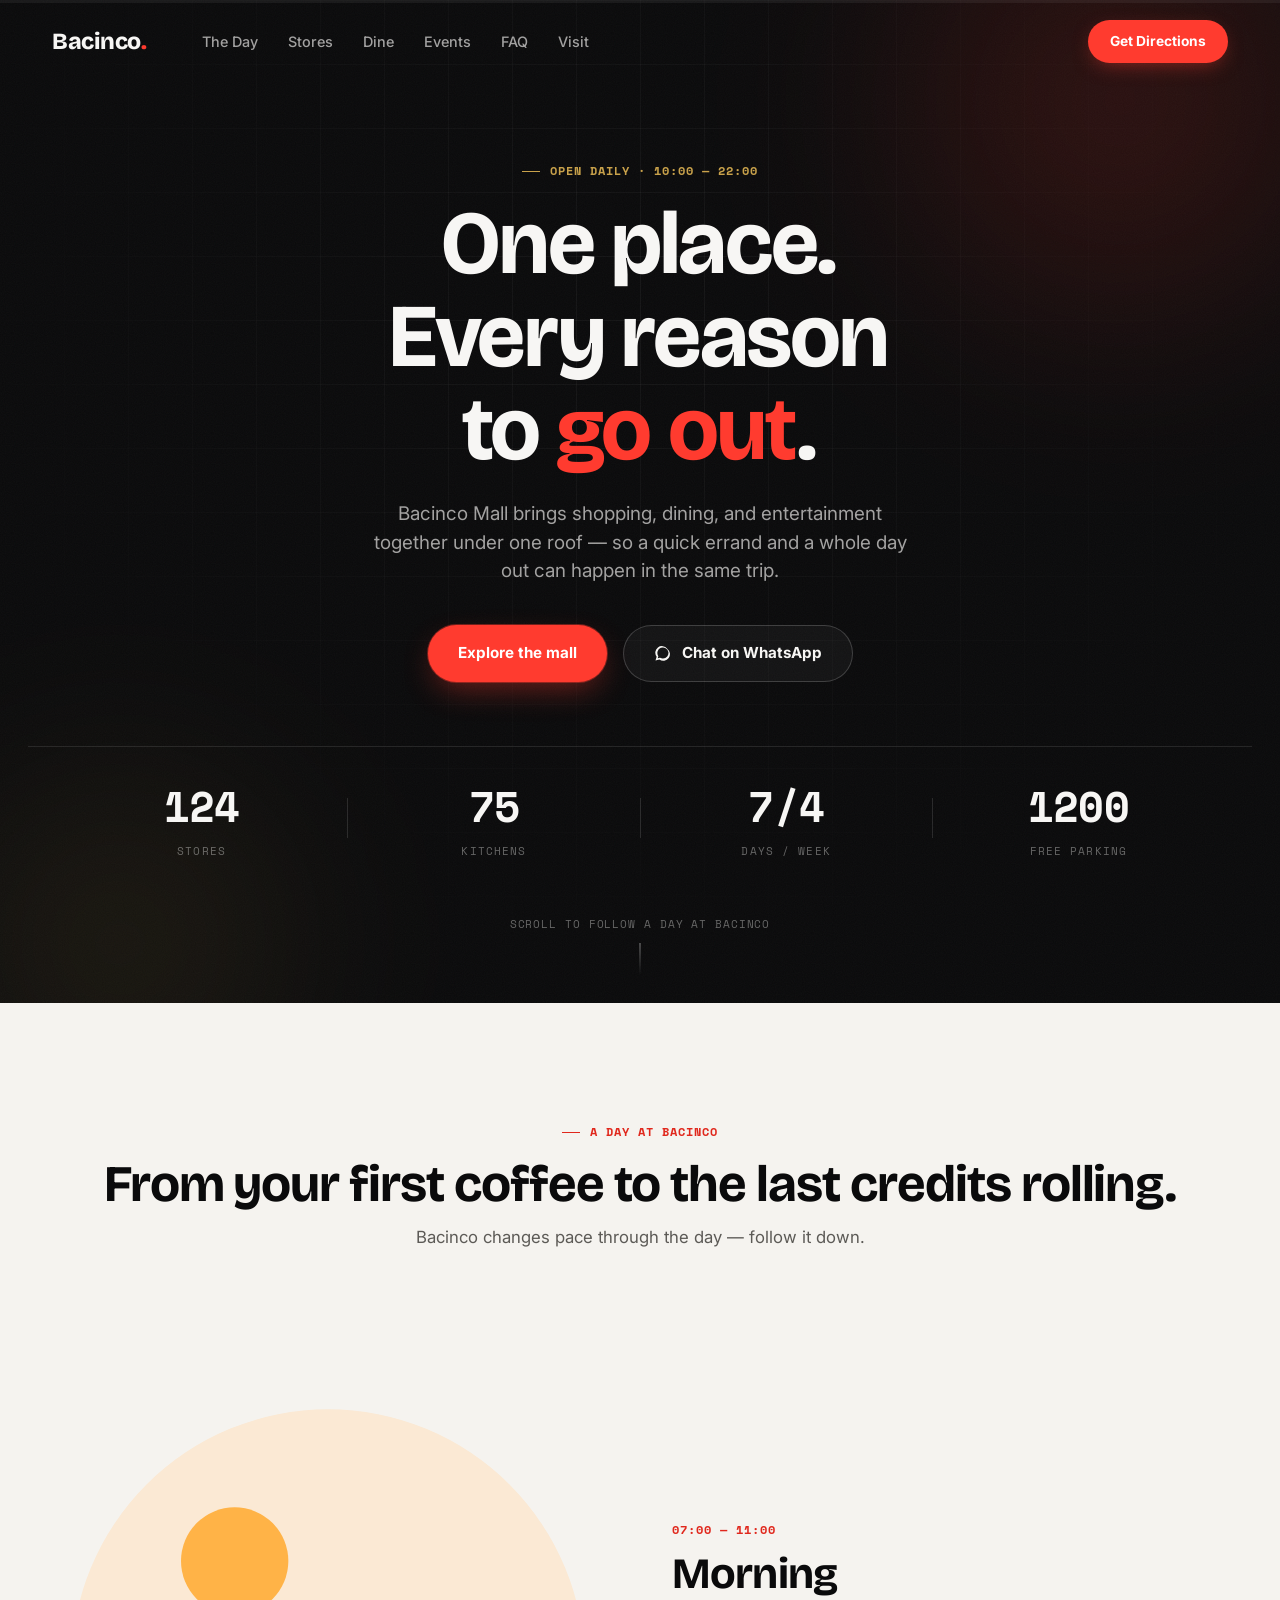
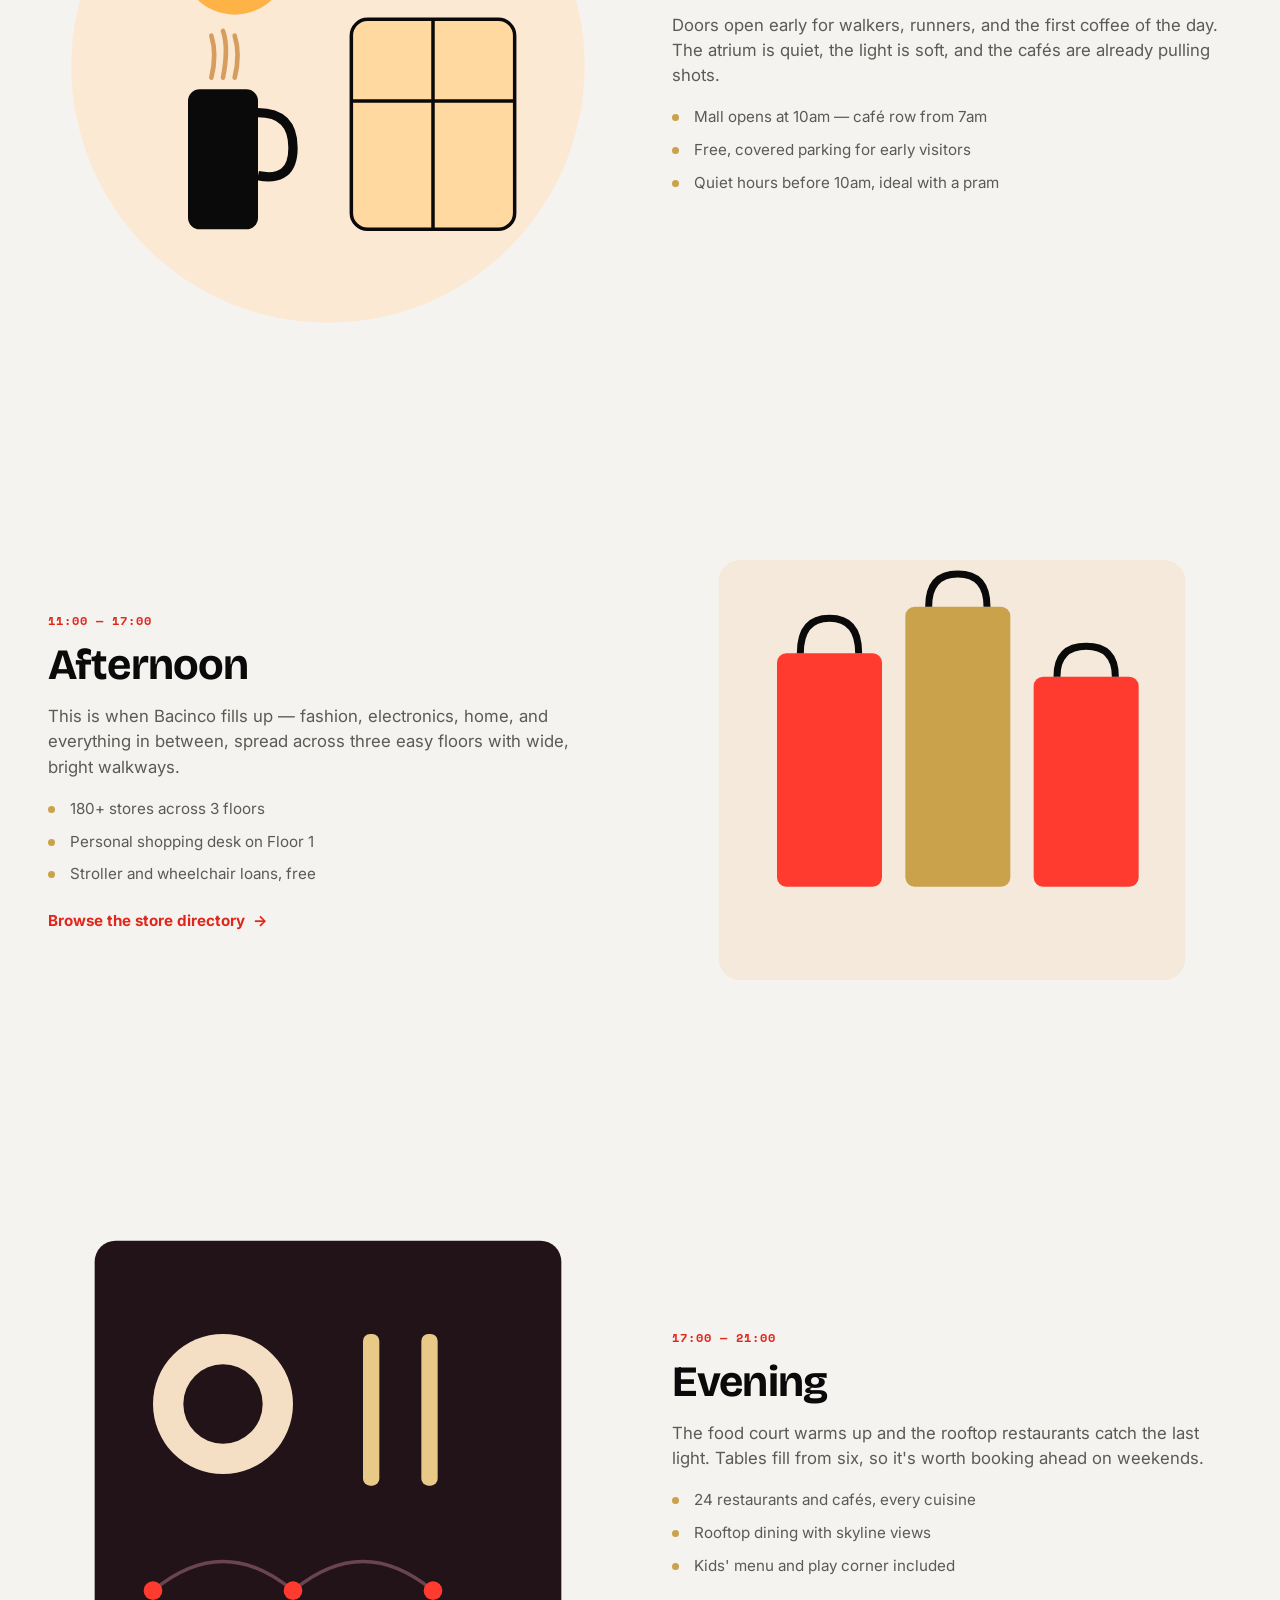
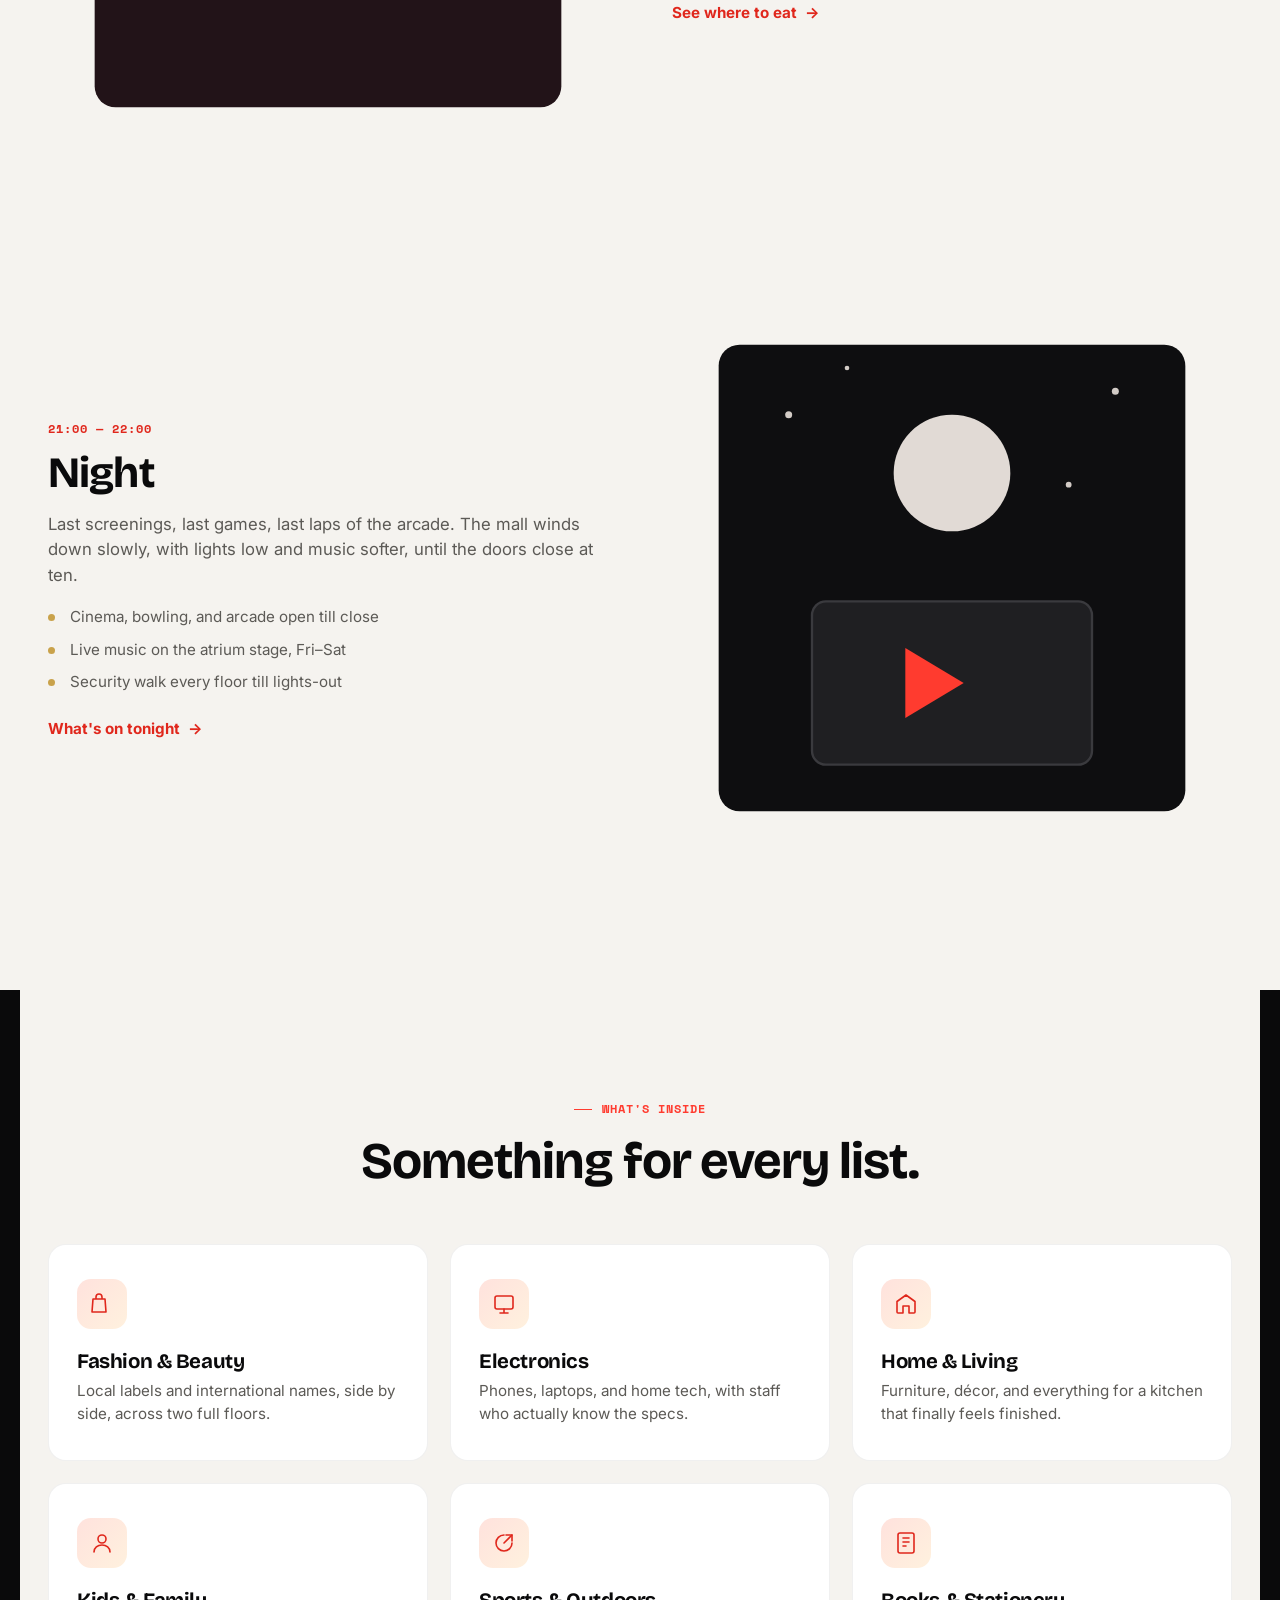
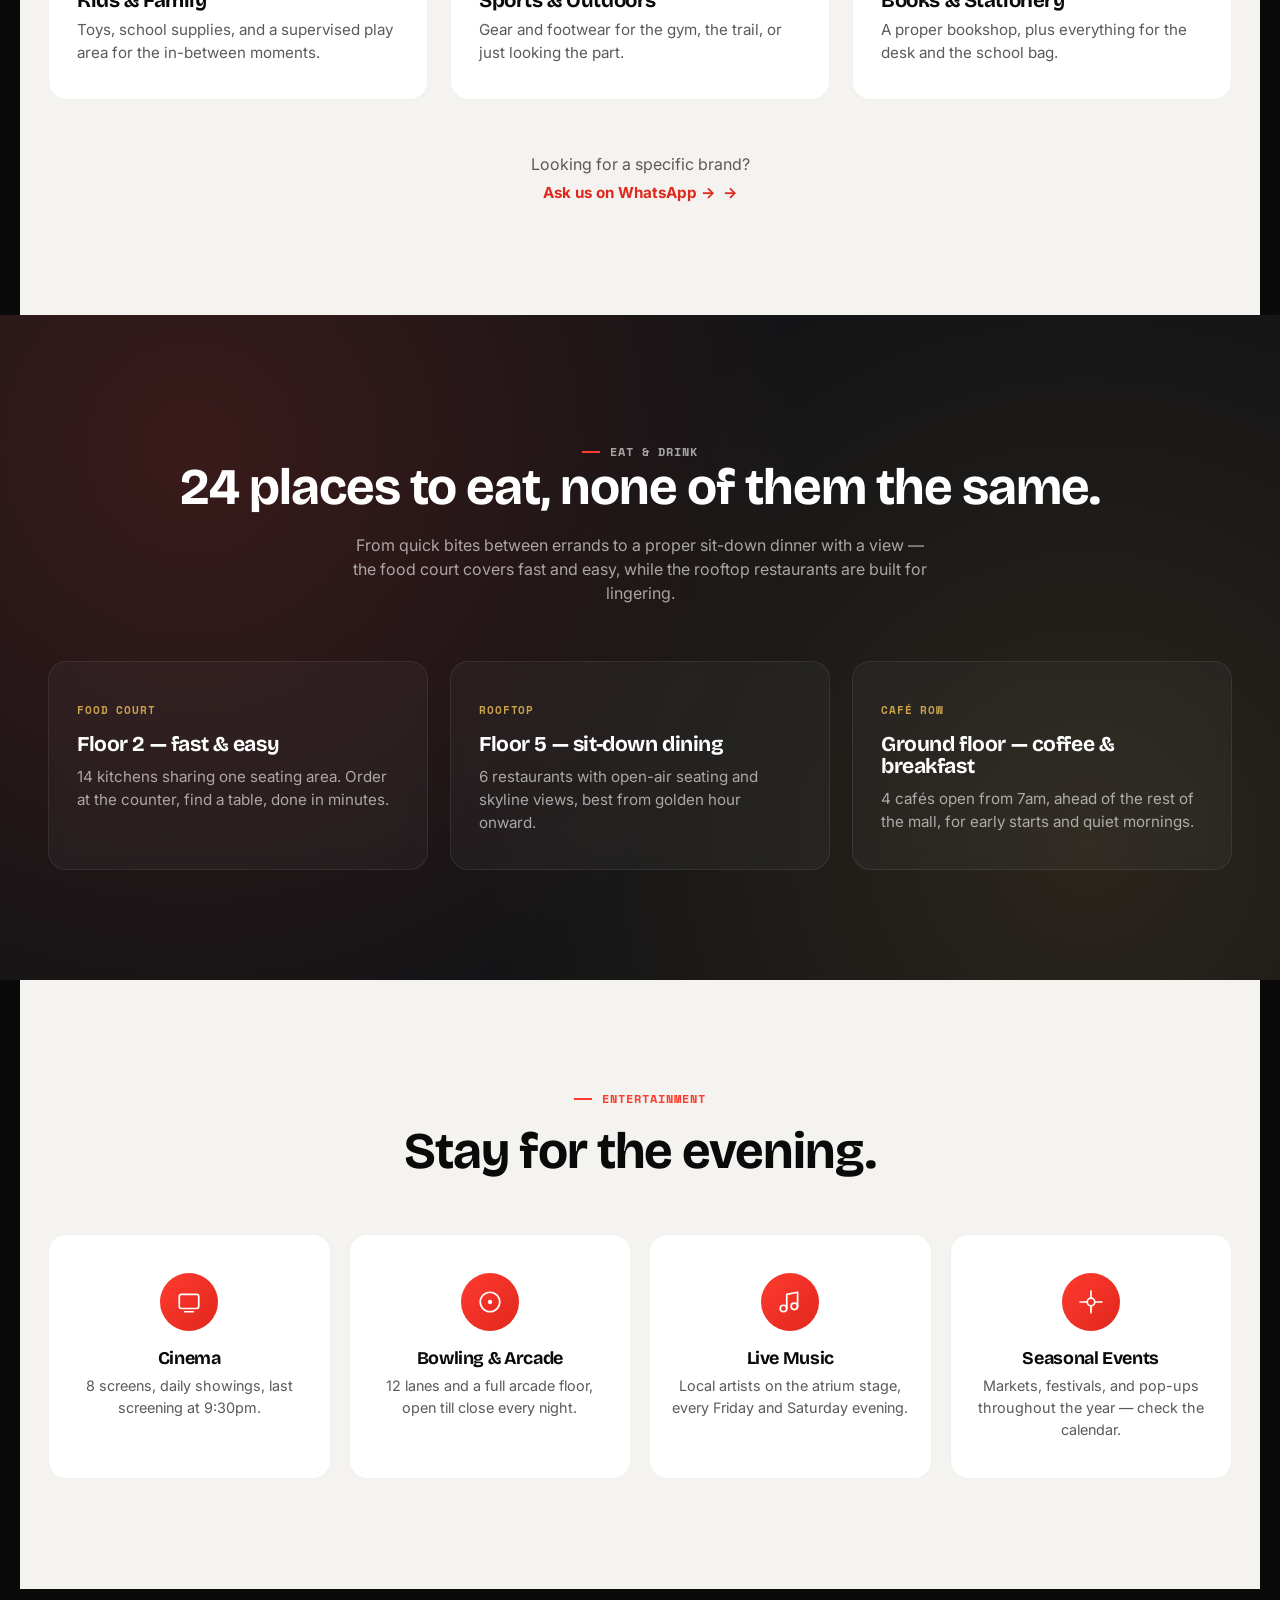
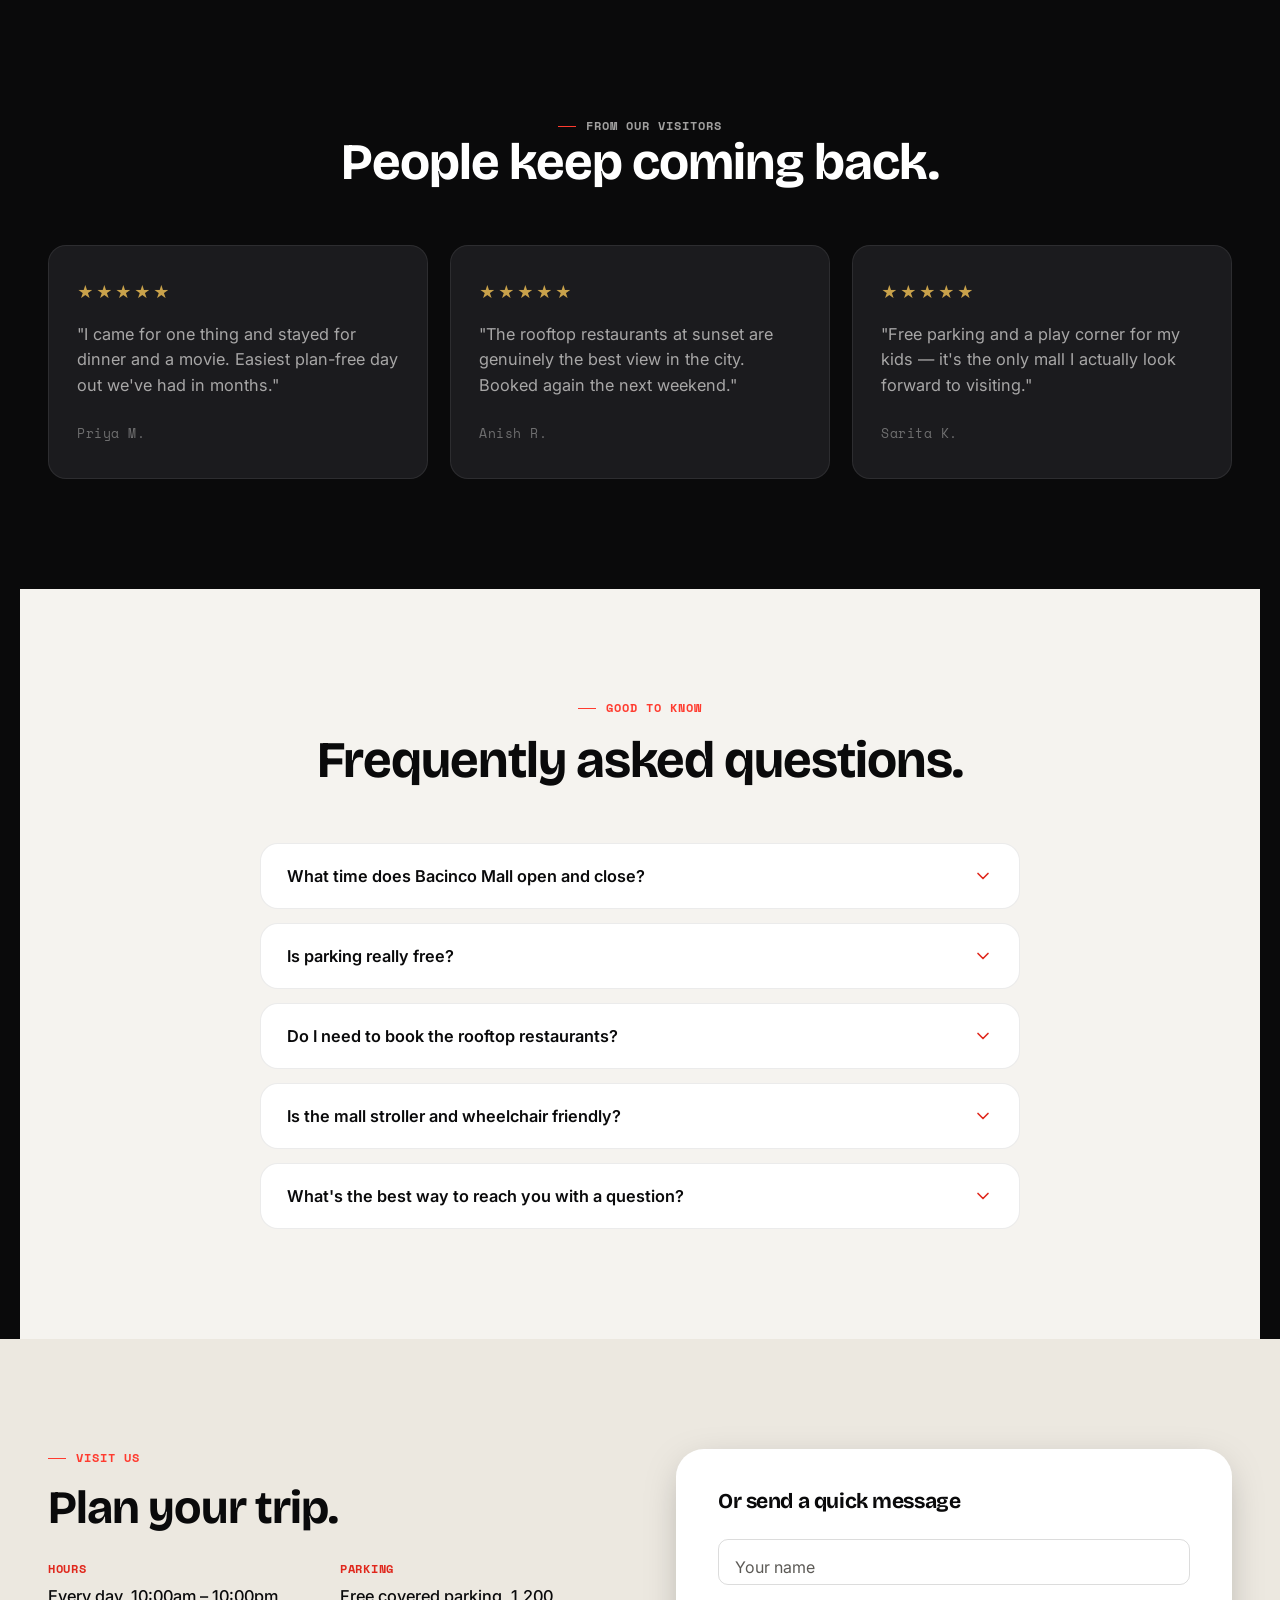
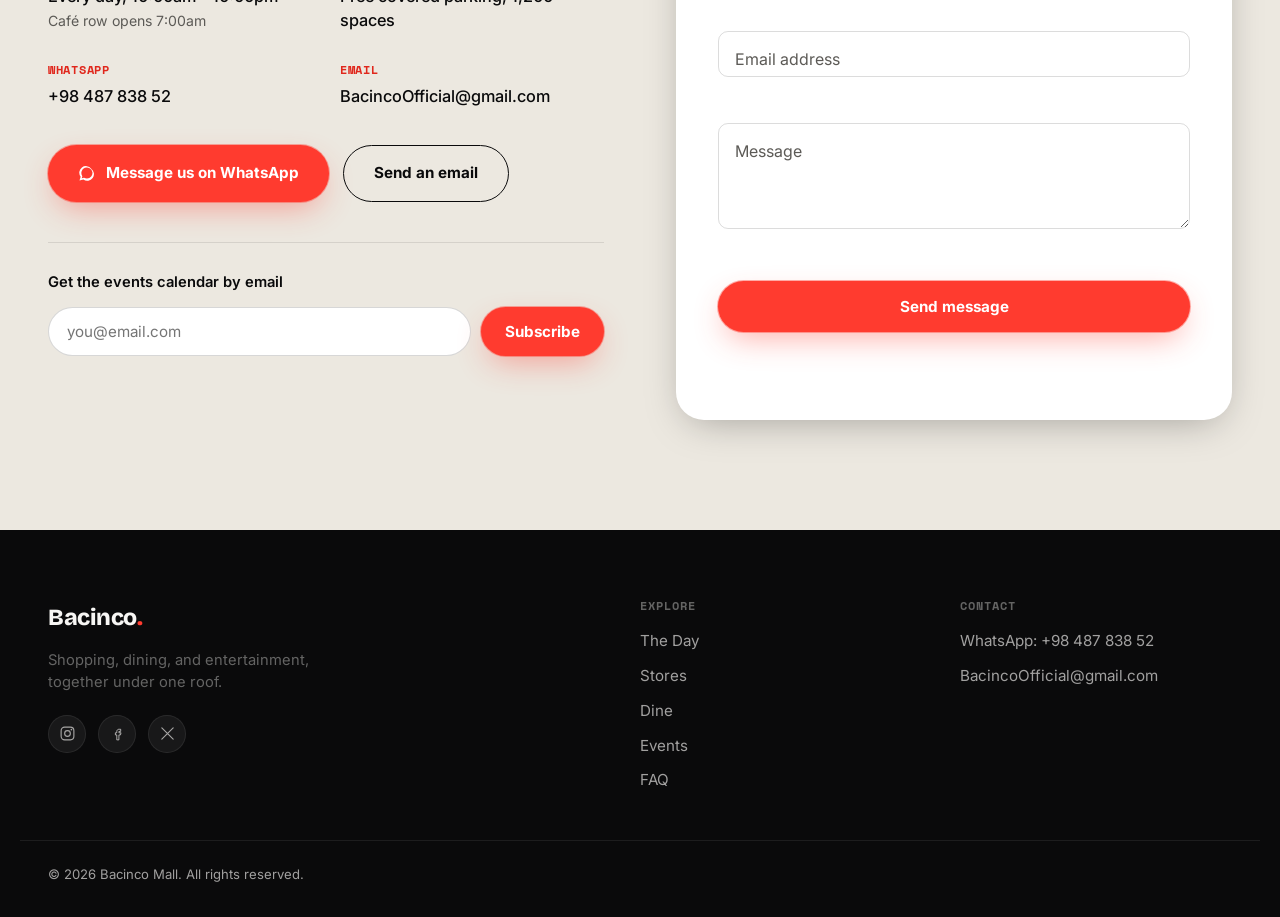
==== commit 3ac40a9e: "Small correction" ====
--- a/index.html
+++ b/index.html
@@ -13,6 +13,7 @@
   <meta name="theme-color" content="#0B0B0D">
   <link rel="preconnect" href="https://fonts.googleapis.com">
   <link rel="preconnect" href="https://fonts.gstatic.com" crossorigin>
+  <link rel="icon" type="image/png" href="favicon.png">
   <link
     href="https://fonts.googleapis.com/css2?family=Bricolage+Grotesque:opsz,wght@12..96,400..800&family=Inter:wght@400;500;600;700;800&family=Space+Mono:wght@400;700&display=swap"
     rel="stylesheet">
@@ -101,22 +102,22 @@
       <!-- Spec-sheet stat strip — signature element -->
       <div class="specsheet reveal">
         <div class="specsheet__item">
-          <span class="specsheet__num" data-count="180">000</span>
+          <span class="specsheet__num" data-count="180">124</span>
           <span class="specsheet__label">Stores</span>
         </div>
         <div class="specsheet__div" aria-hidden="true"></div>
         <div class="specsheet__item">
-          <span class="specsheet__num" data-count="24">00</span>
+          <span class="specsheet__num" data-count="24">75</span>
           <span class="specsheet__label">Kitchens</span>
         </div>
         <div class="specsheet__div" aria-hidden="true"></div>
         <div class="specsheet__item">
-          <span class="specsheet__num" data-count="7">0</span>
+          <span class="specsheet__num" data-count="7">7/4</span>
           <span class="specsheet__label">Days / week</span>
         </div>
         <div class="specsheet__div" aria-hidden="true"></div>
         <div class="specsheet__item">
-          <span class="specsheet__num" data-count="1200">0000</span>
+          <span class="specsheet__num" data-count="1200">1200</span>
           <span class="specsheet__label">Free parking</span>
         </div>
       </div>
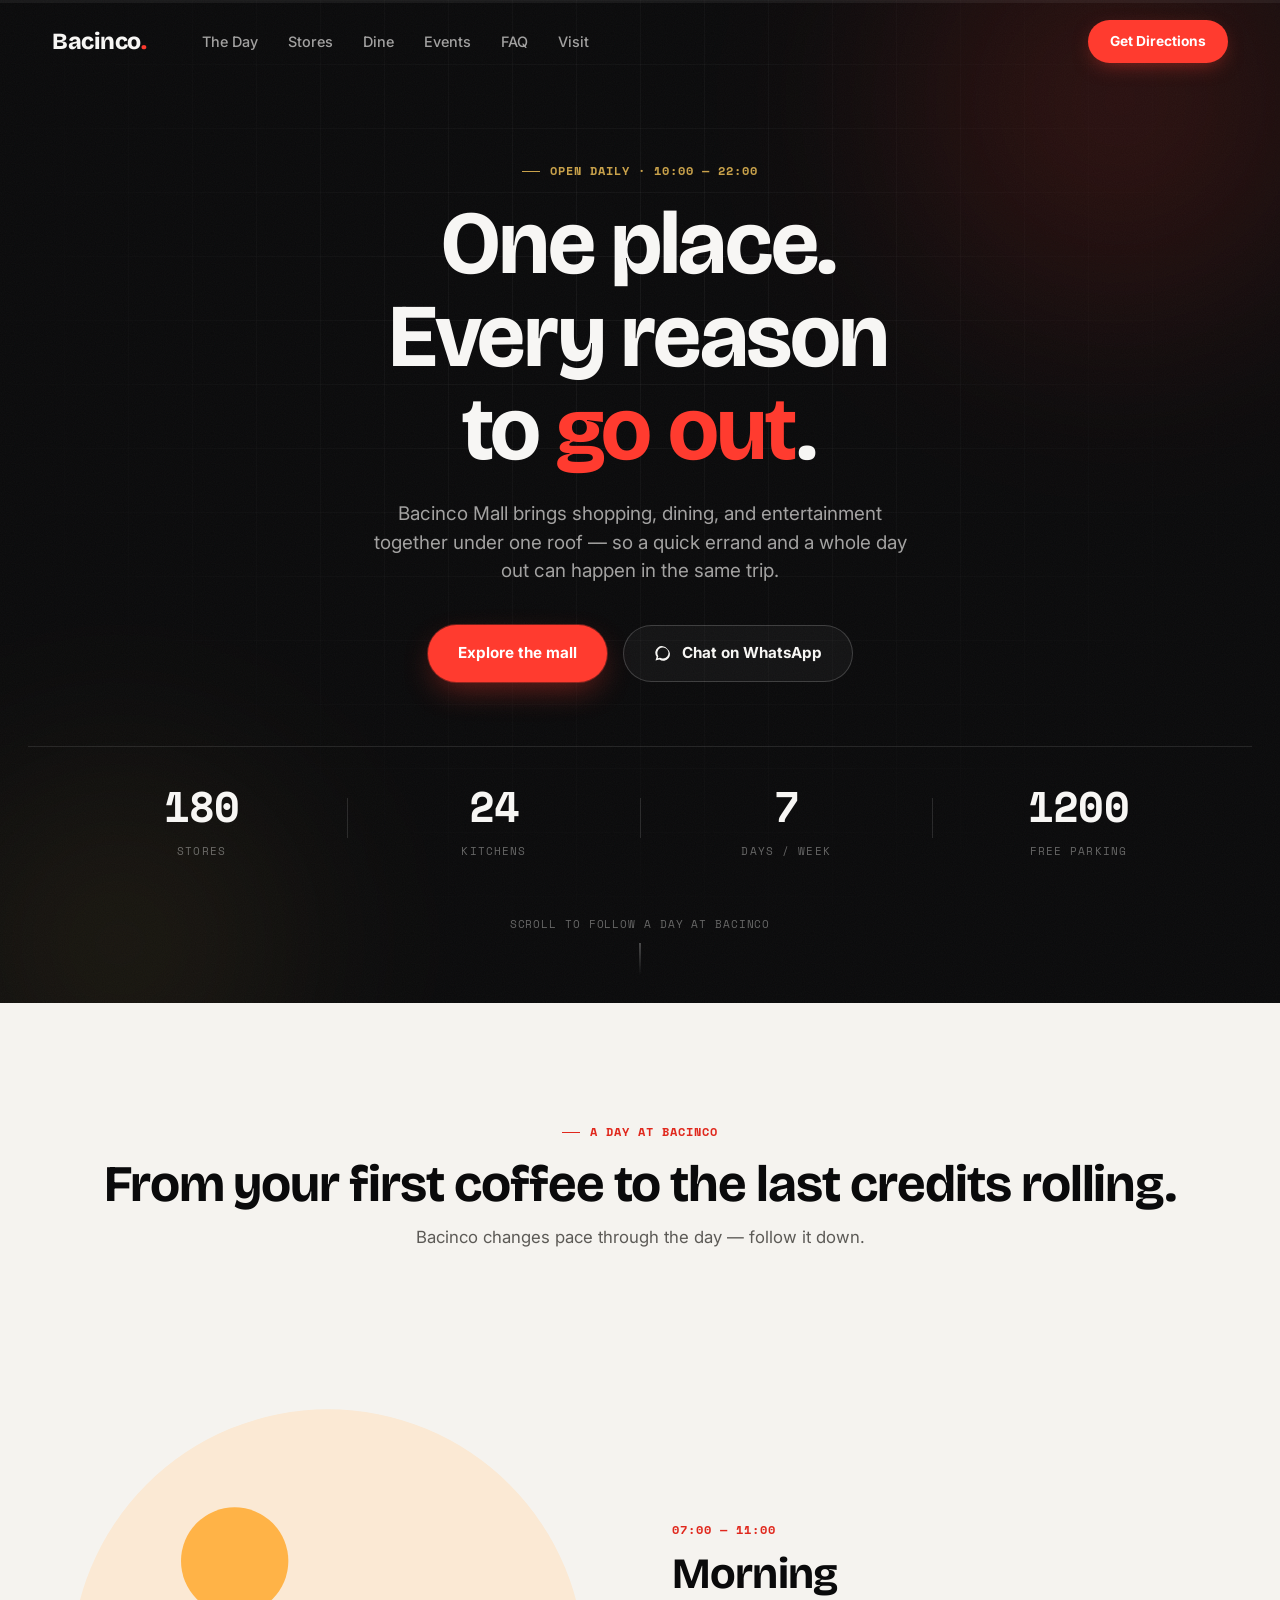
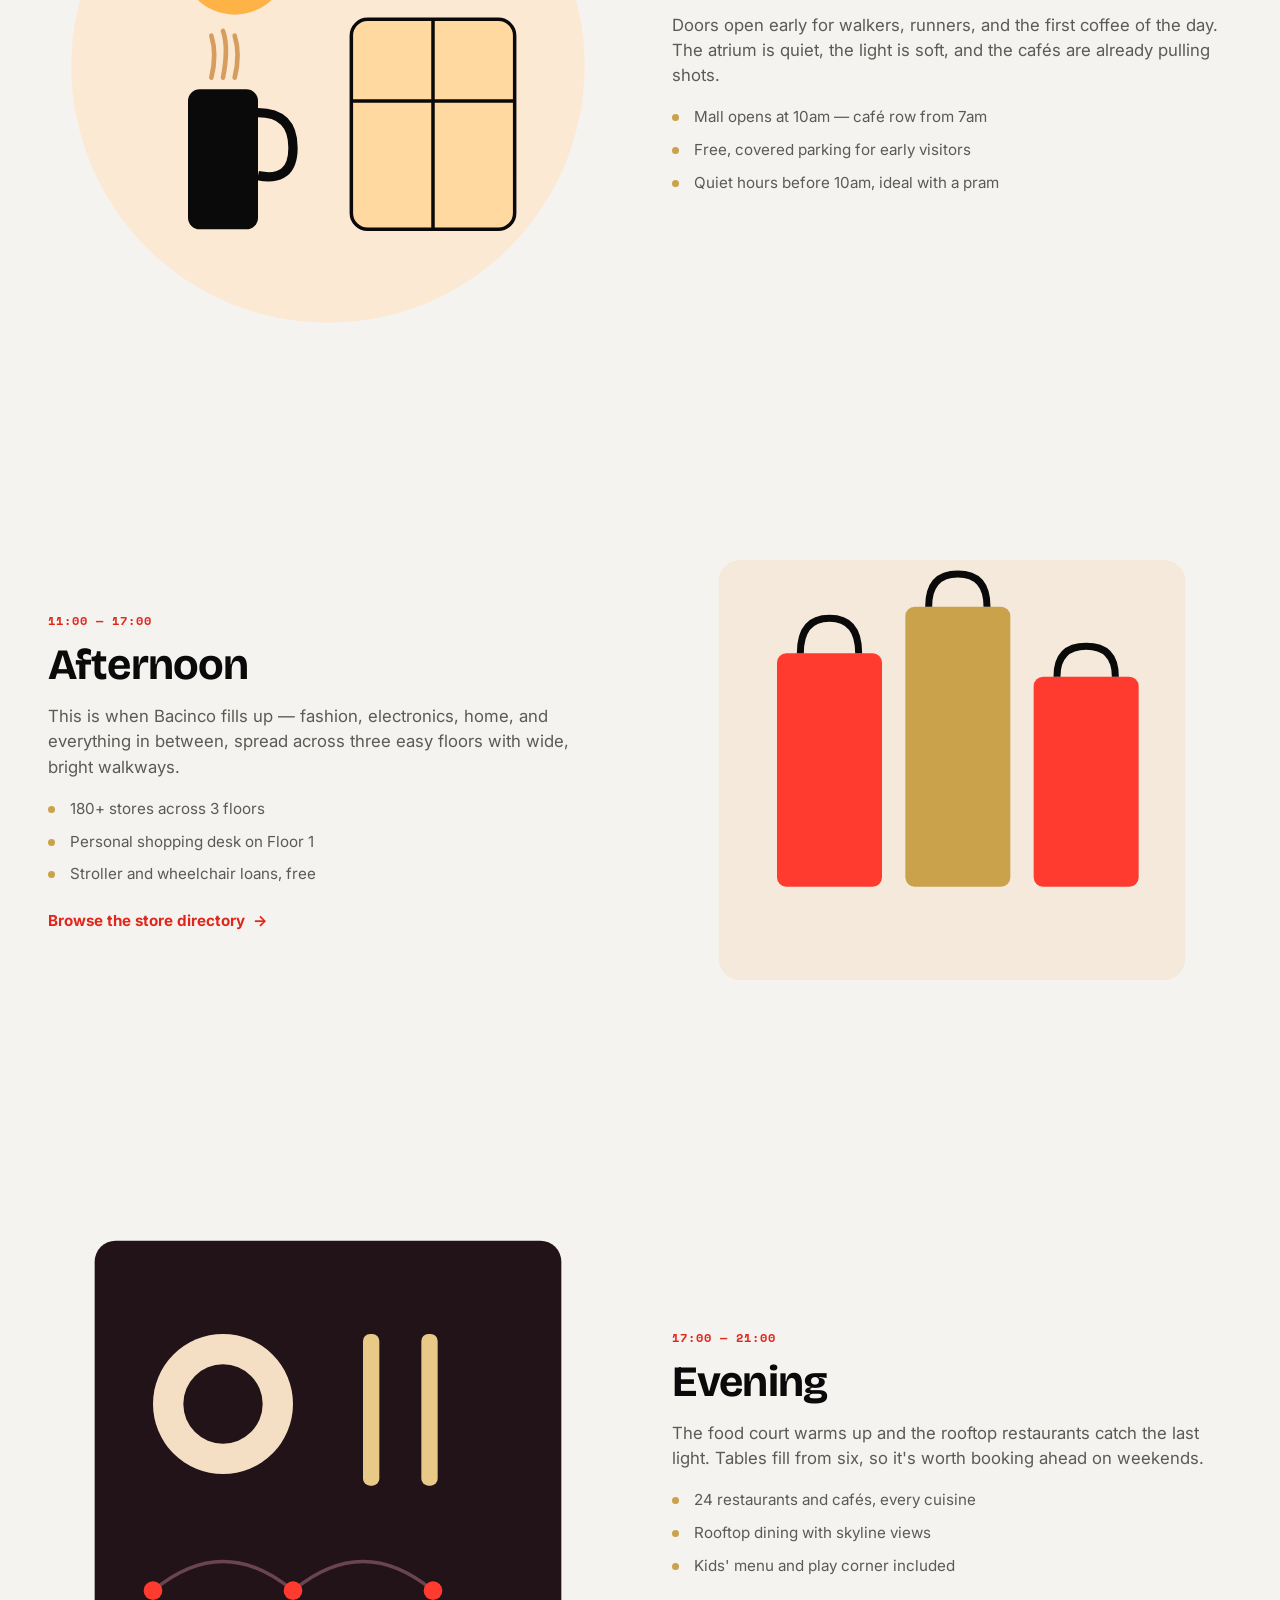
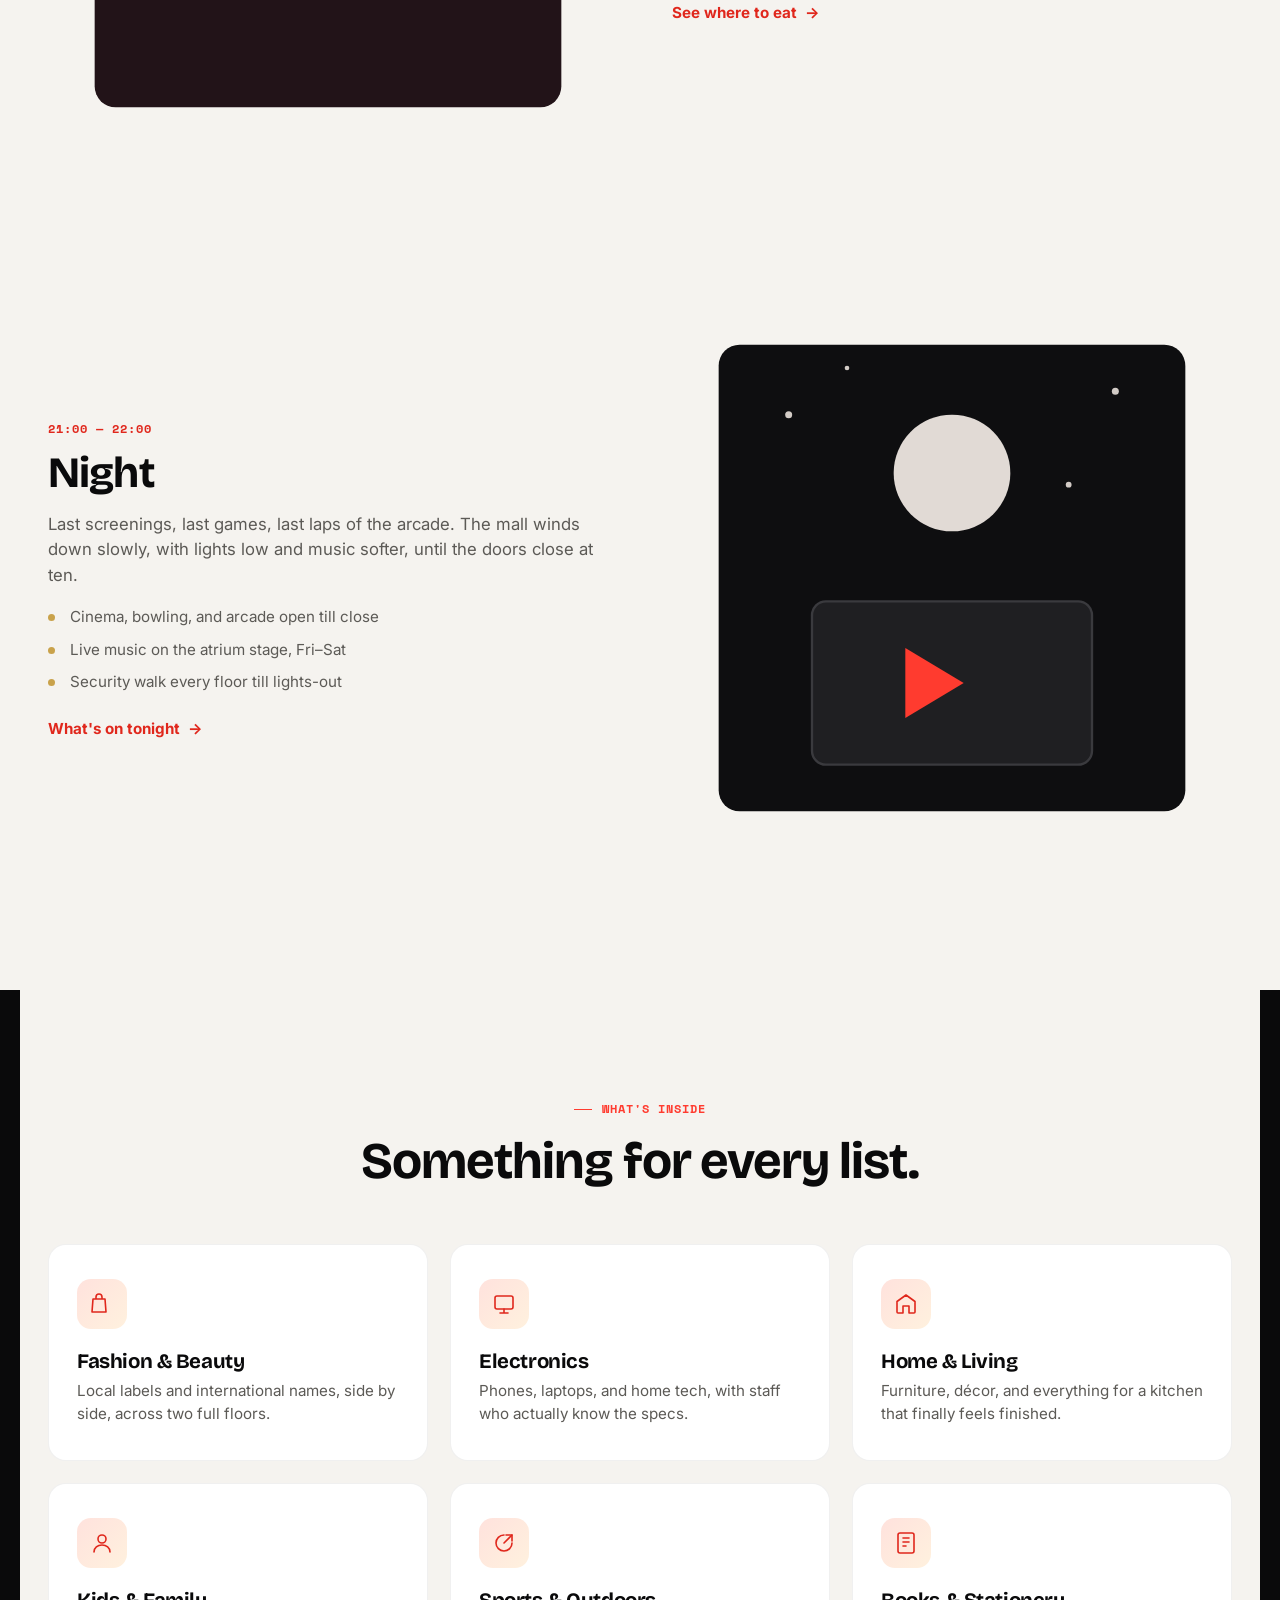
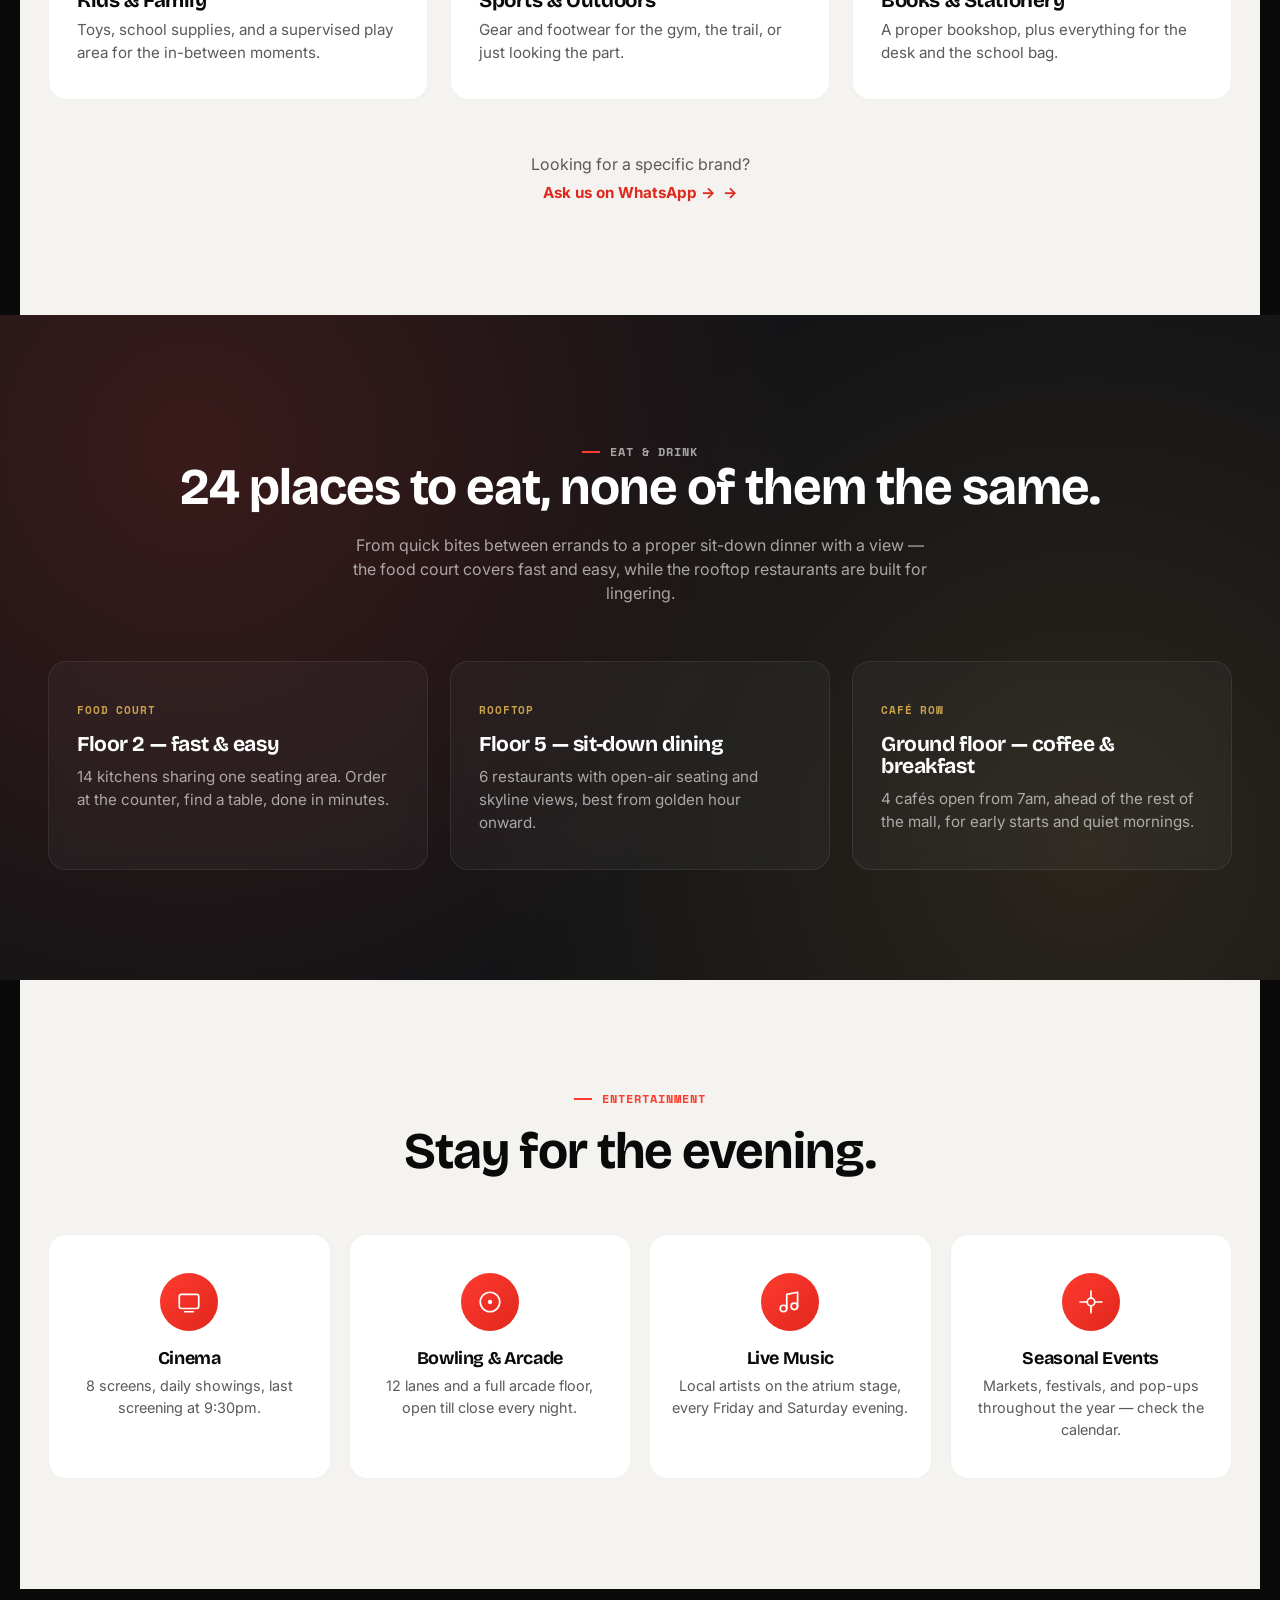
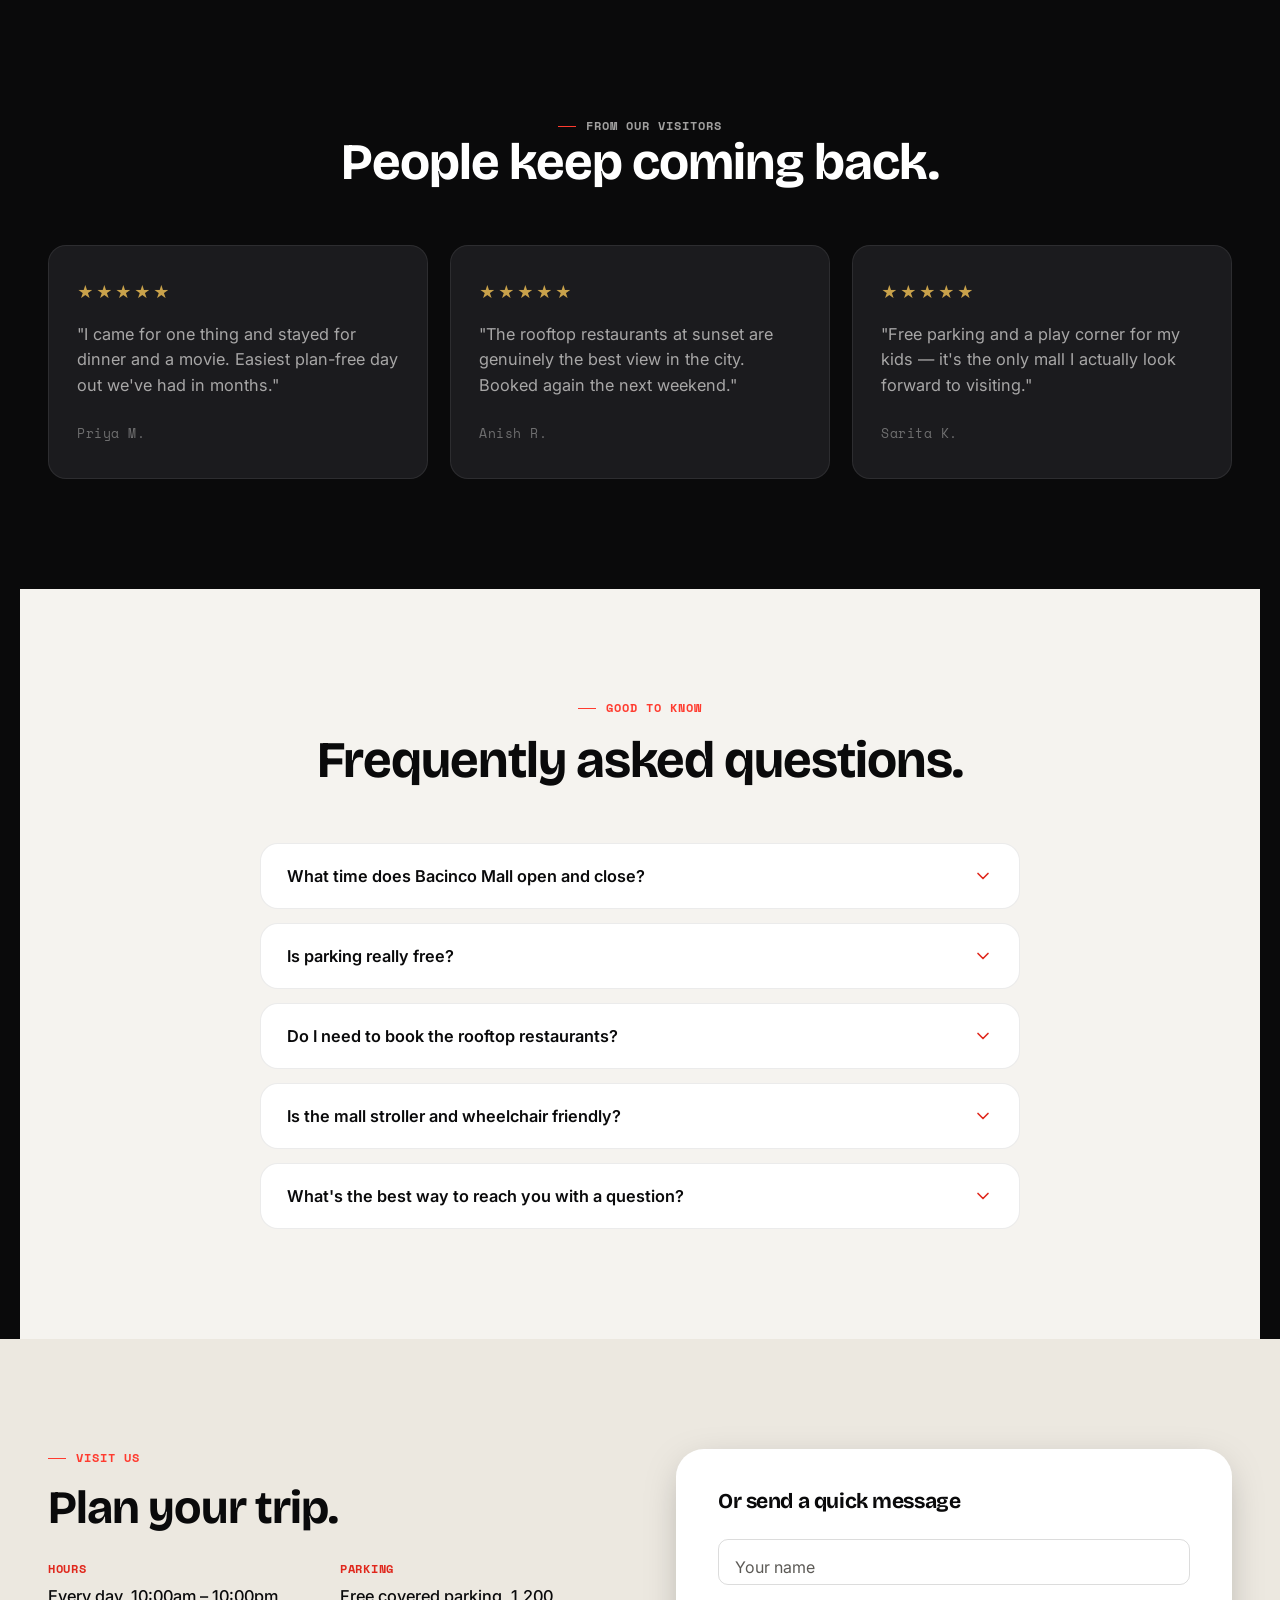
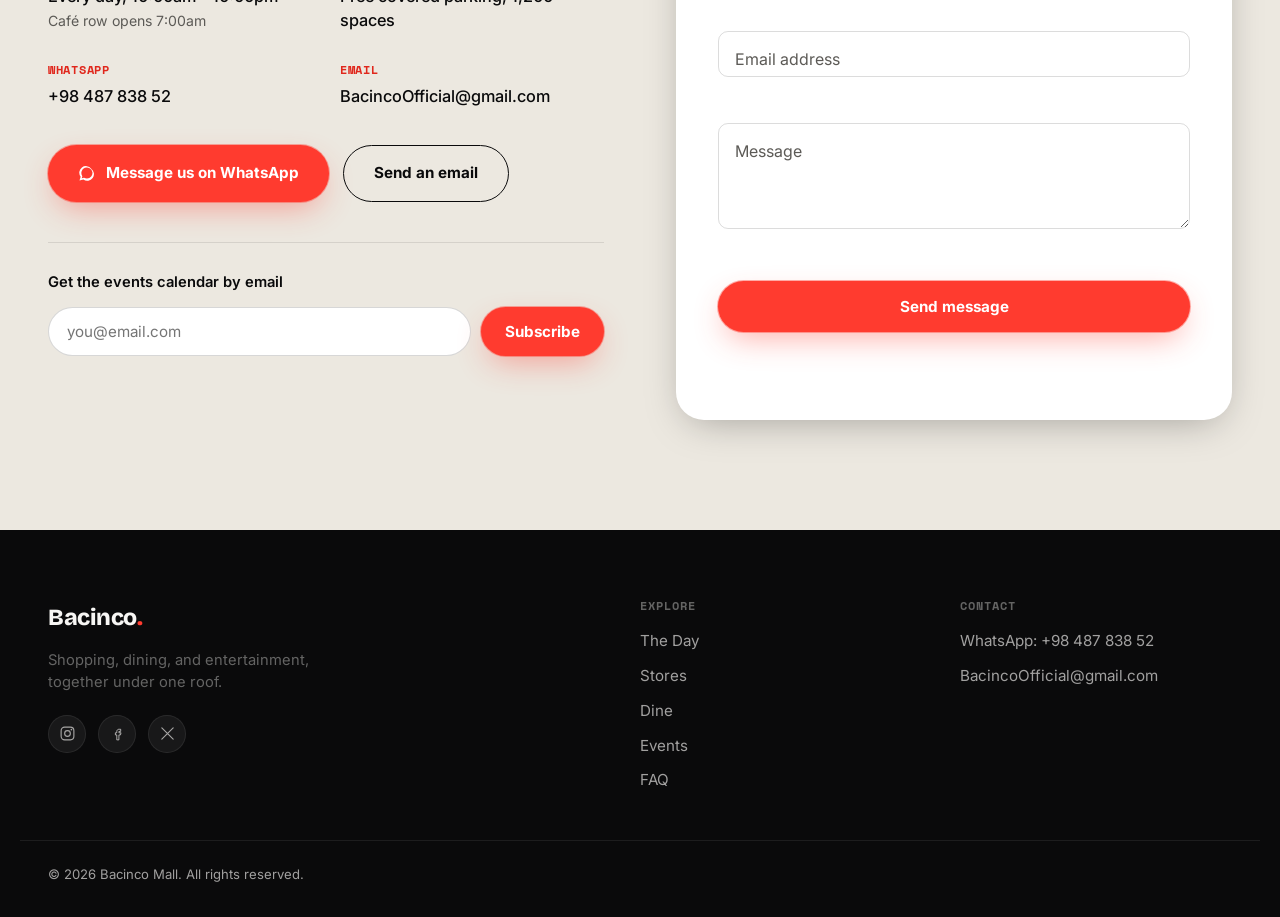
==== commit e0f6c37f: "Updated" ====
--- a/index.html
+++ b/index.html
@@ -102,17 +102,17 @@
       <!-- Spec-sheet stat strip — signature element -->
       <div class="specsheet reveal">
         <div class="specsheet__item">
-          <span class="specsheet__num" data-count="180">124</span>
+          <span class="specsheet__num" data-count="180">180</span>
           <span class="specsheet__label">Stores</span>
         </div>
         <div class="specsheet__div" aria-hidden="true"></div>
         <div class="specsheet__item">
-          <span class="specsheet__num" data-count="24">75</span>
+          <span class="specsheet__num" data-count="24">24</span>
           <span class="specsheet__label">Kitchens</span>
         </div>
         <div class="specsheet__div" aria-hidden="true"></div>
         <div class="specsheet__item">
-          <span class="specsheet__num" data-count="7">7/4</span>
+          <span class="specsheet__num" data-count="7">7</span>
           <span class="specsheet__label">Days / week</span>
         </div>
         <div class="specsheet__div" aria-hidden="true"></div>
